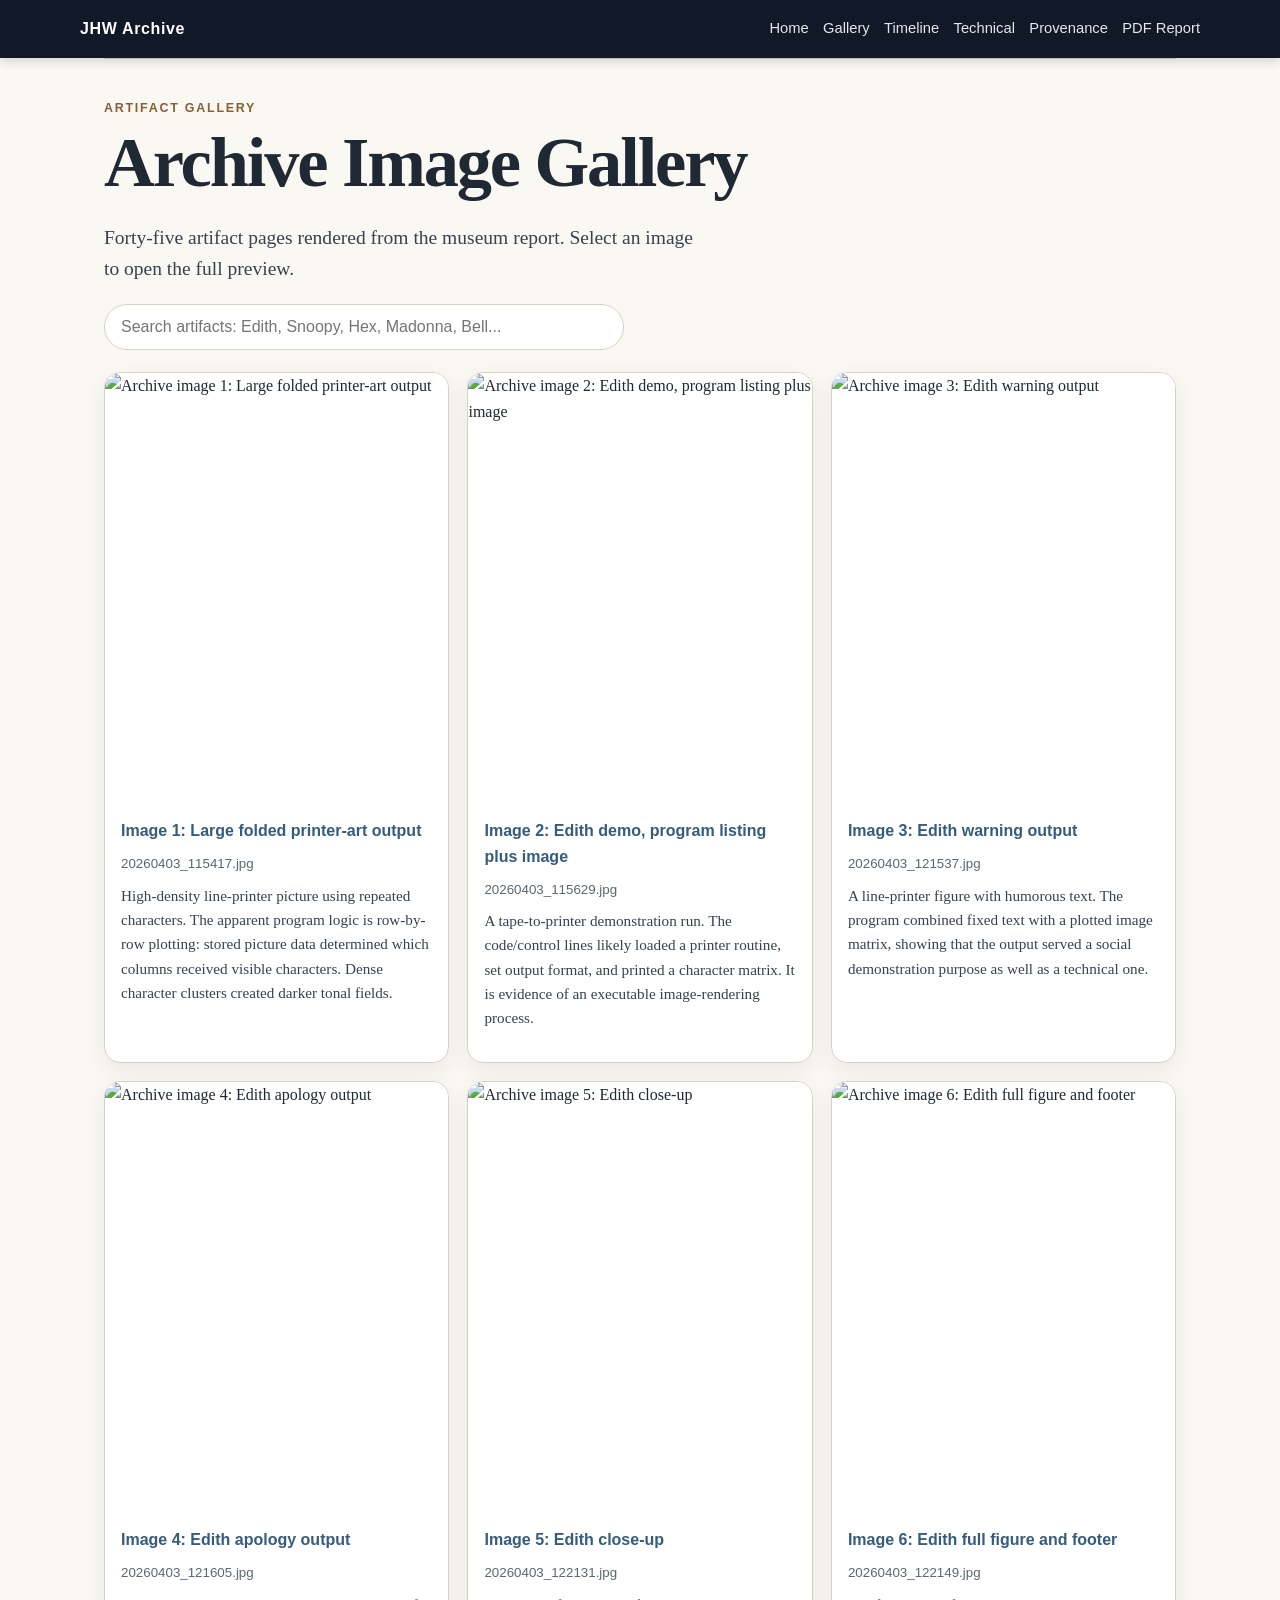
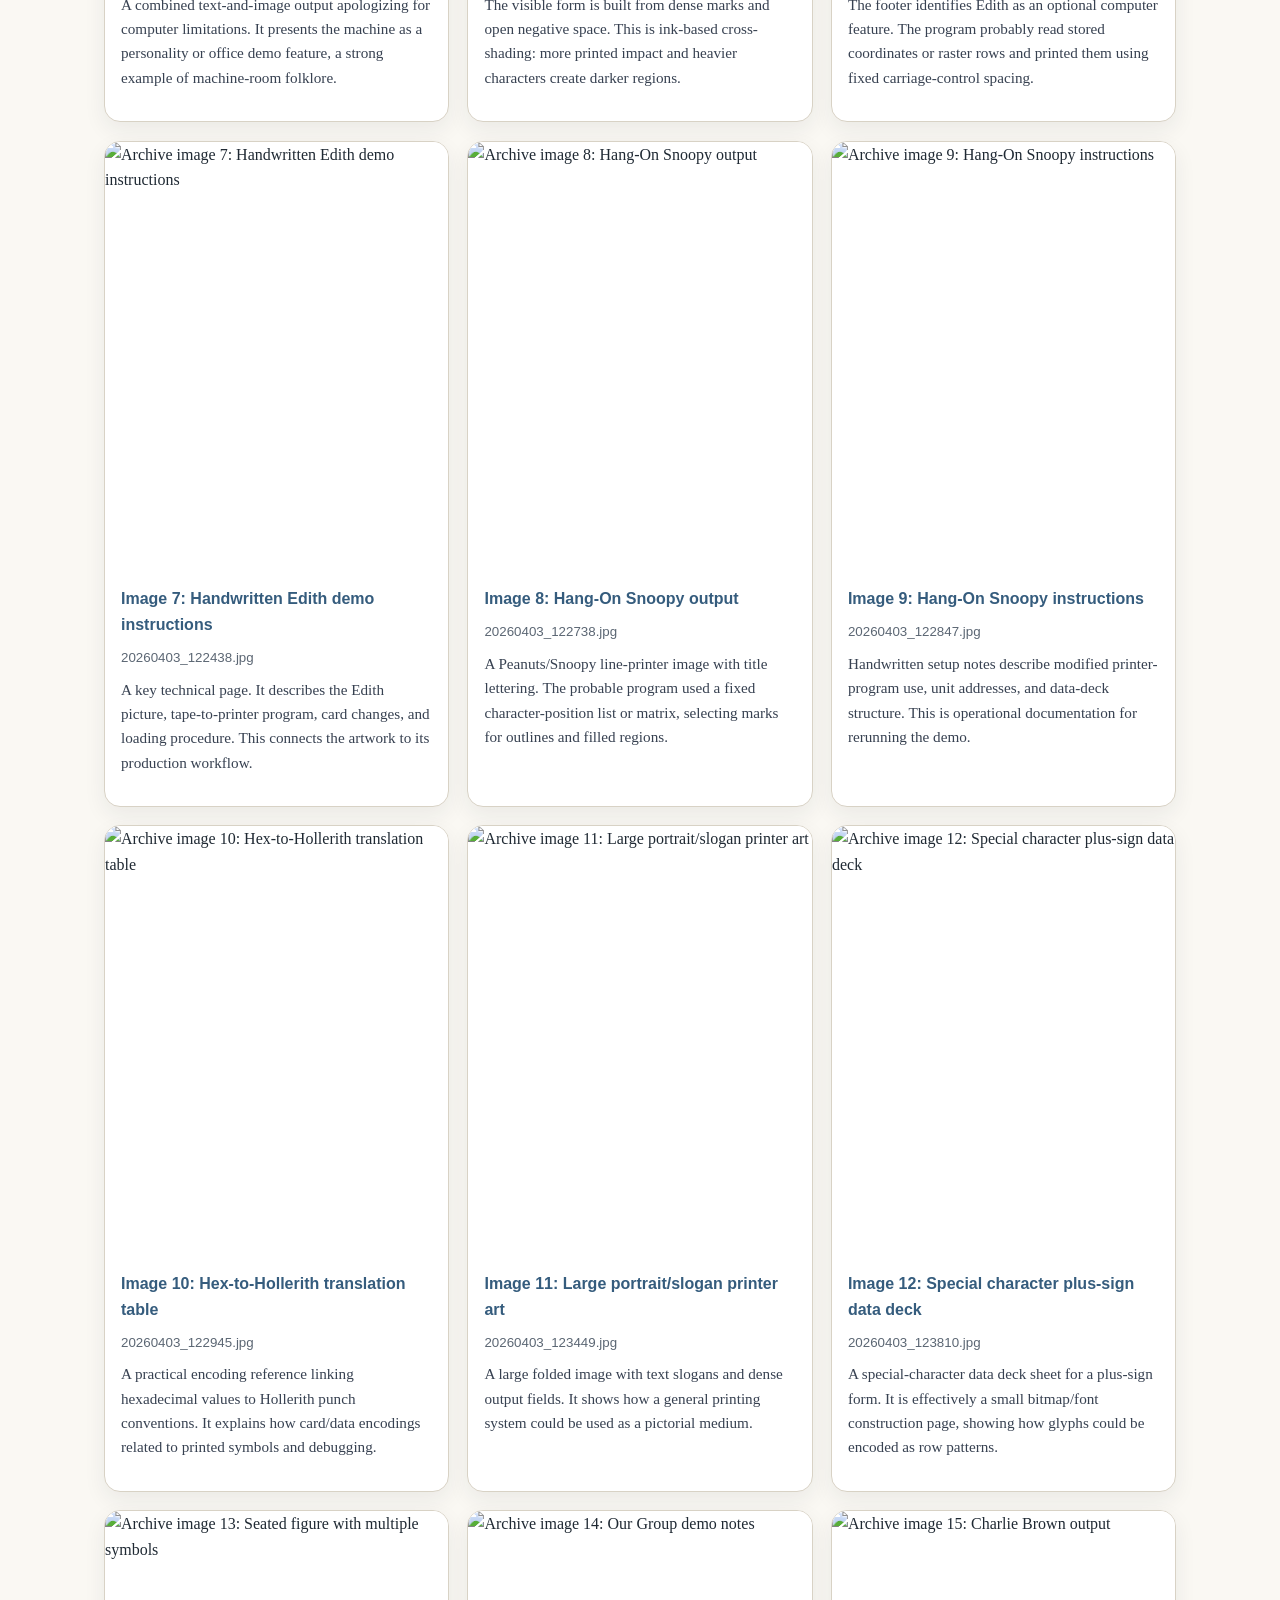
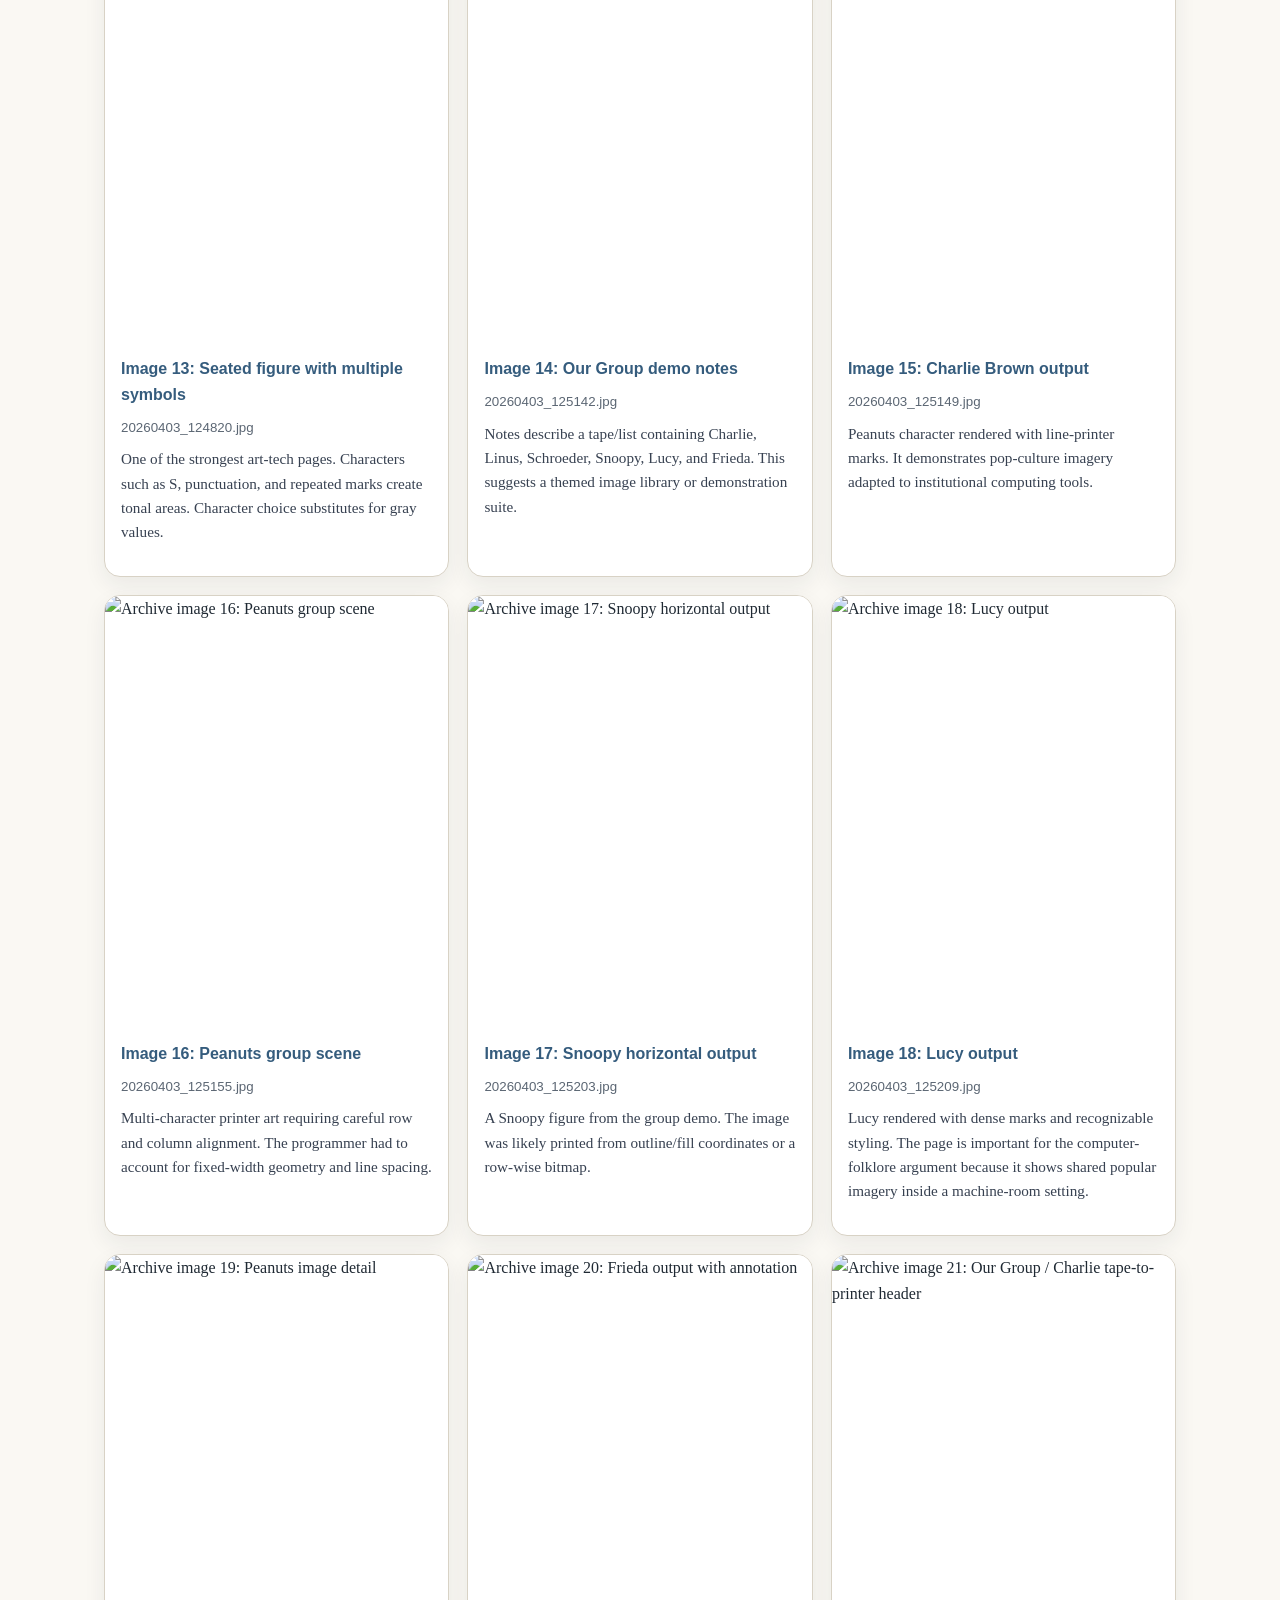
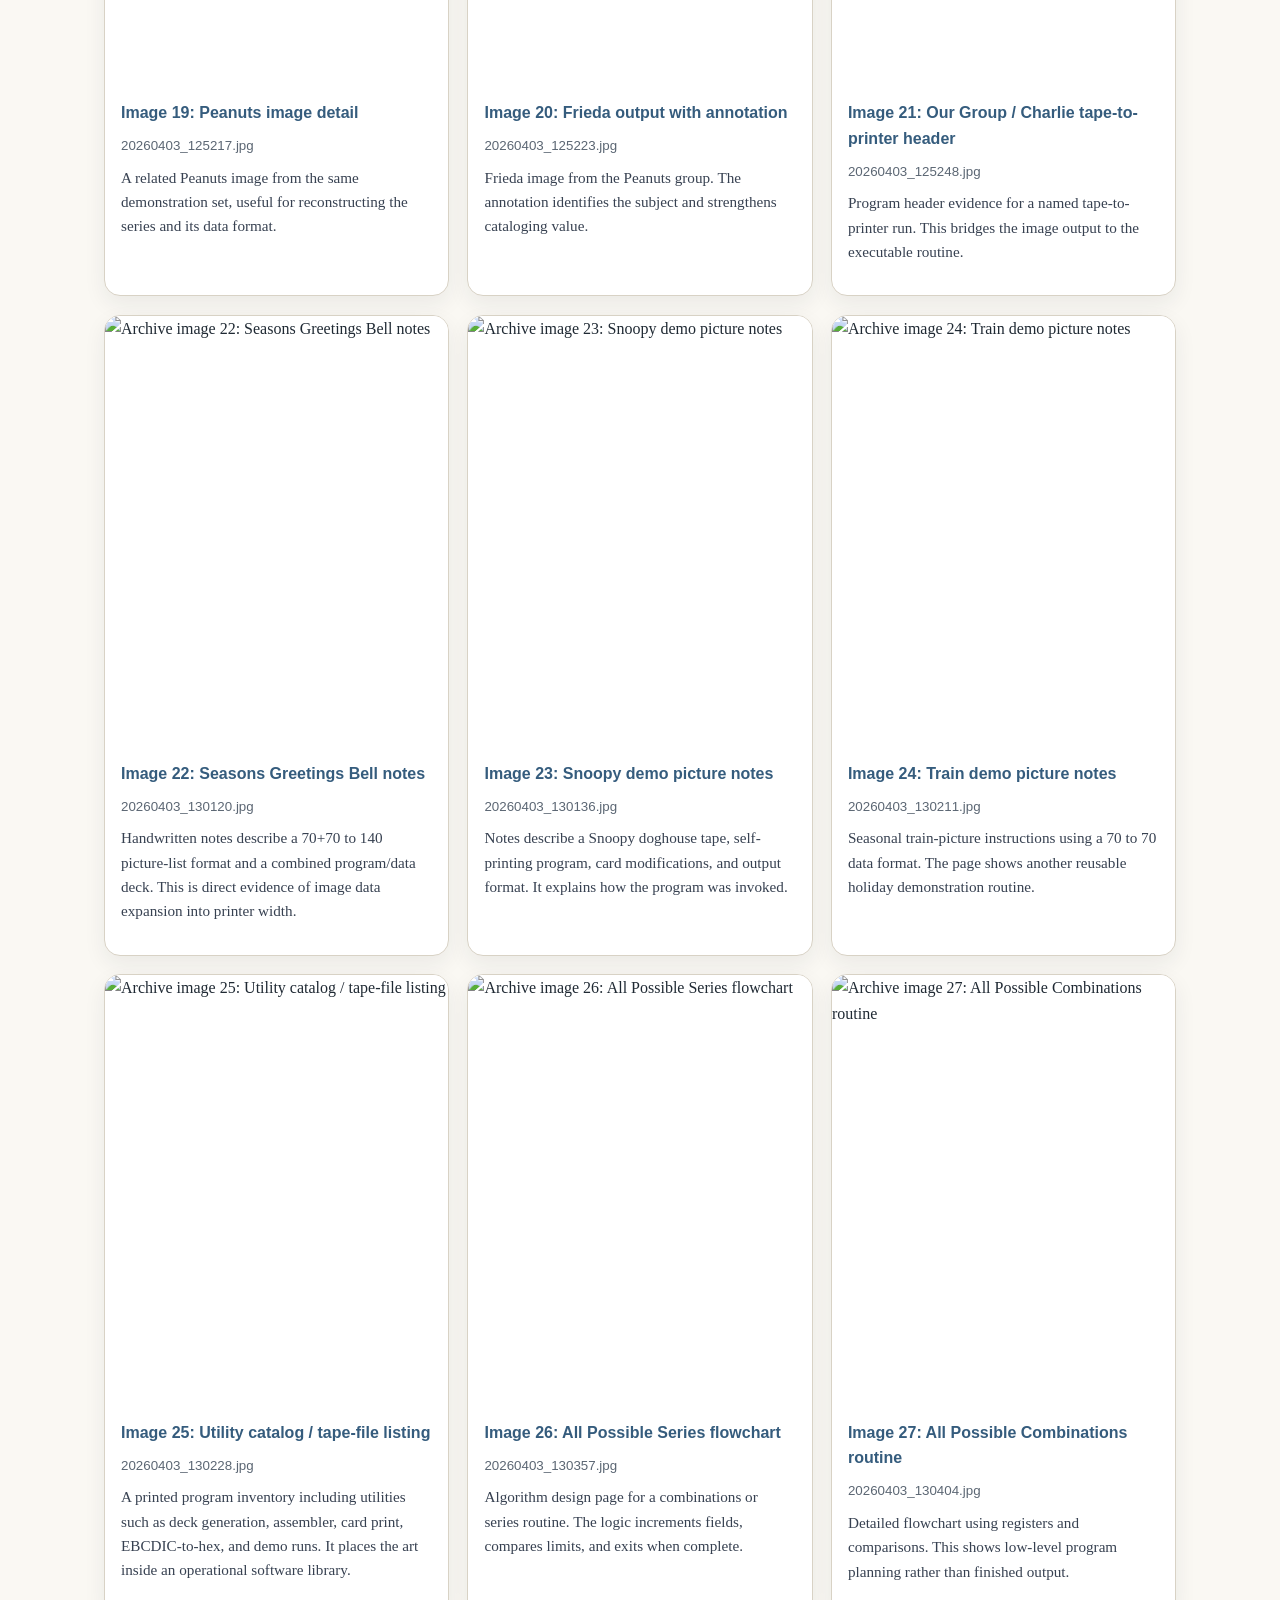
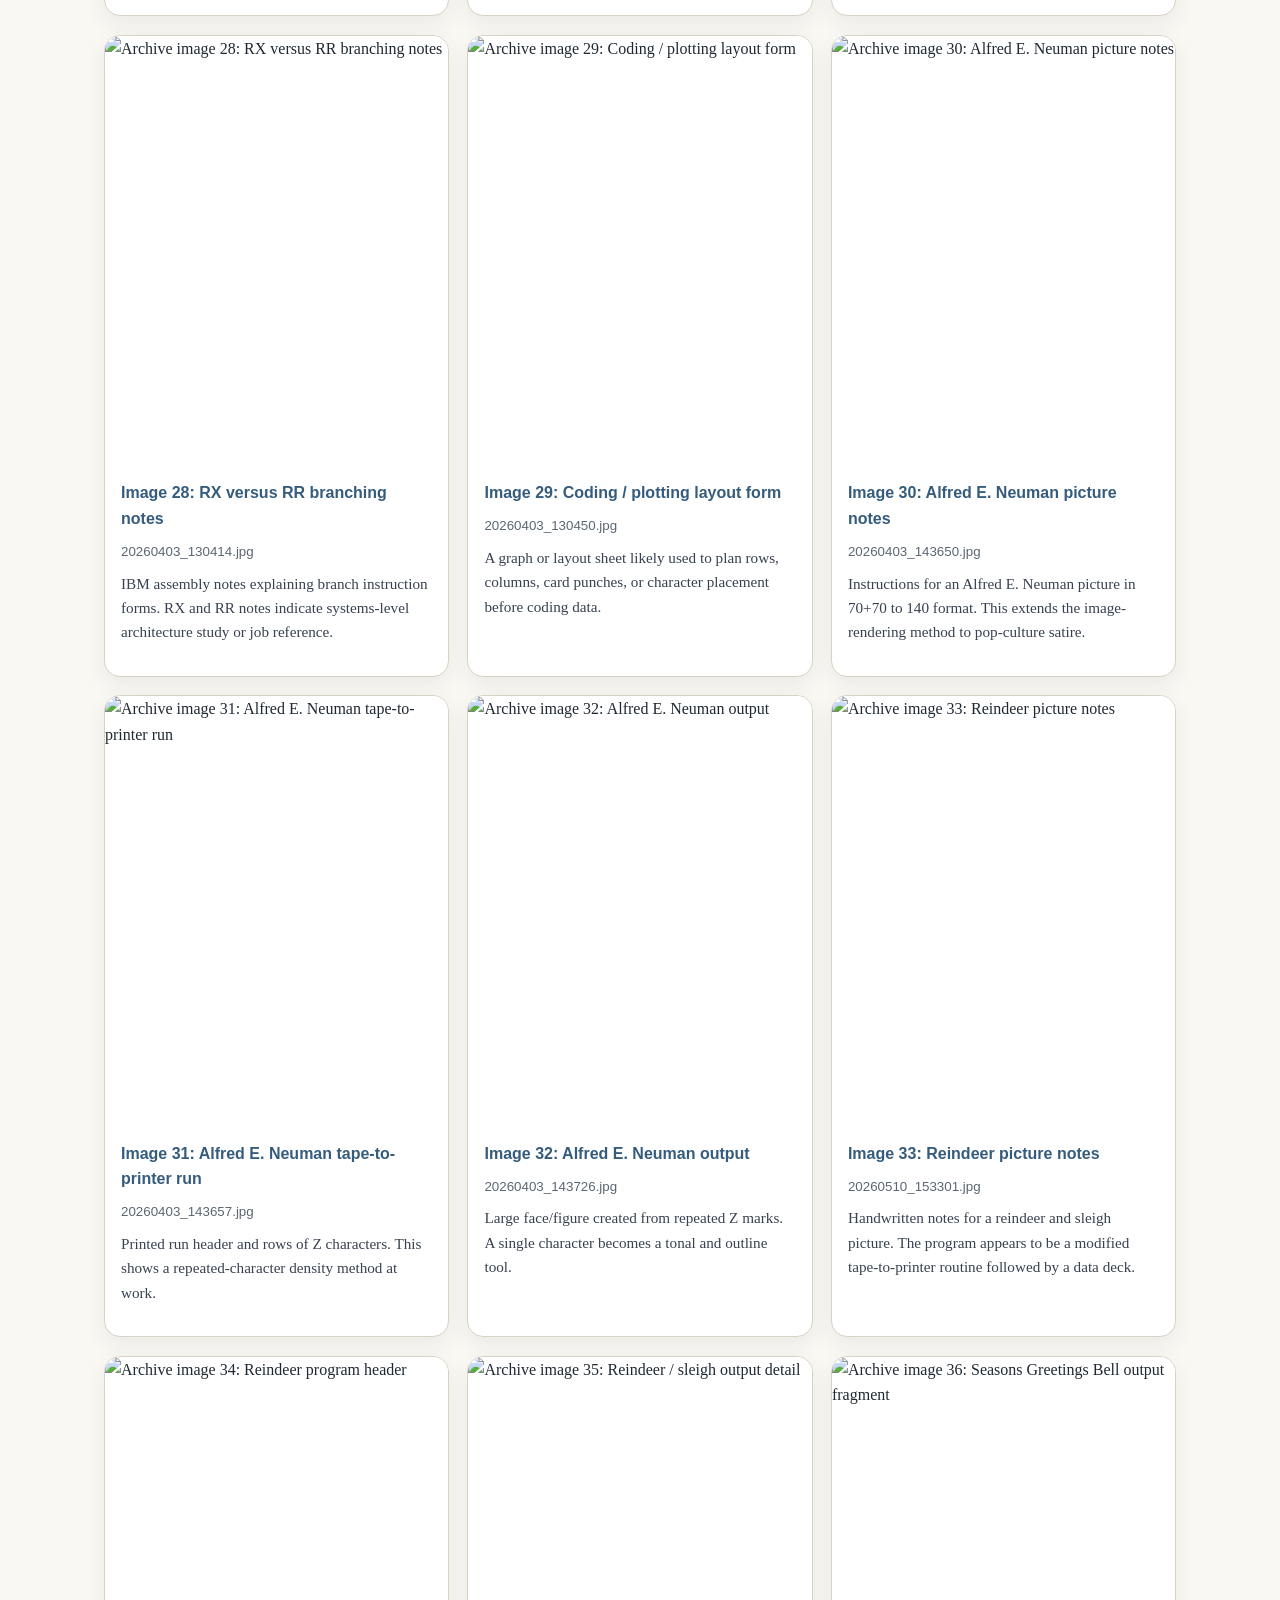
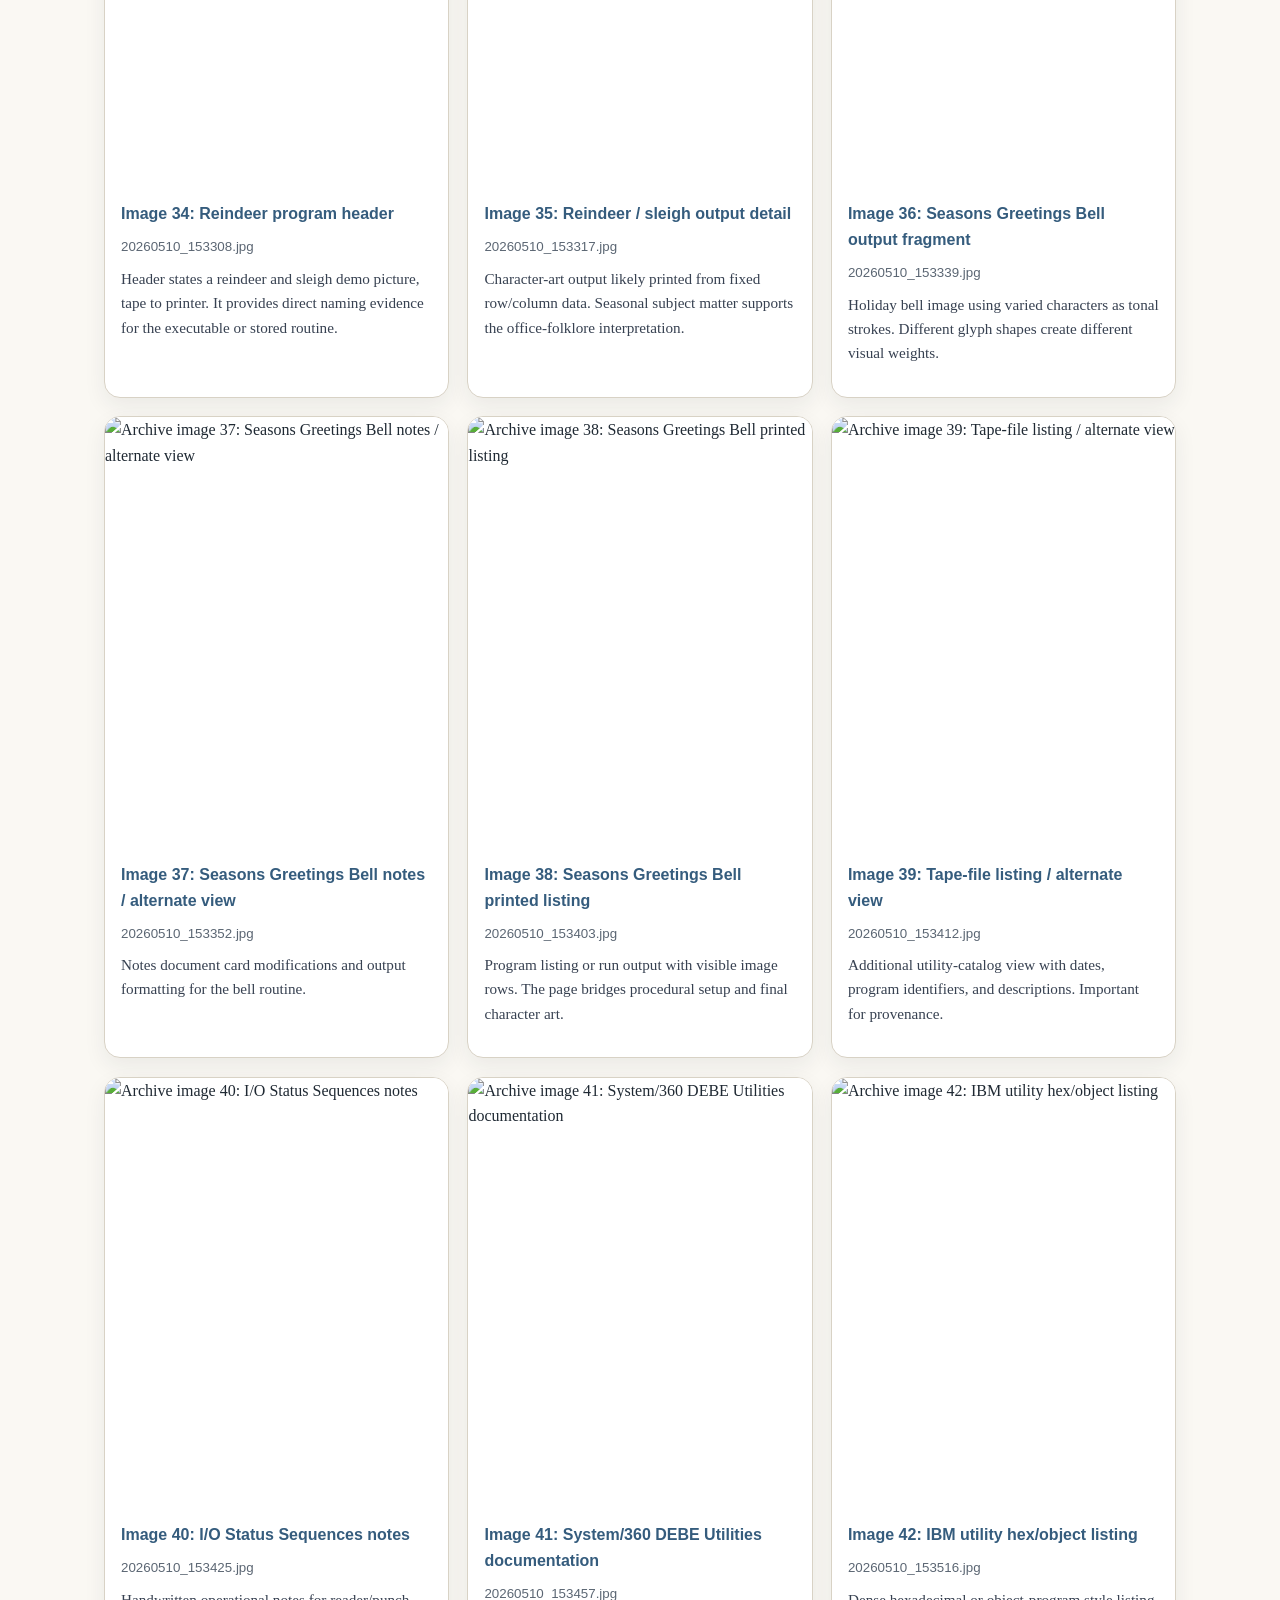
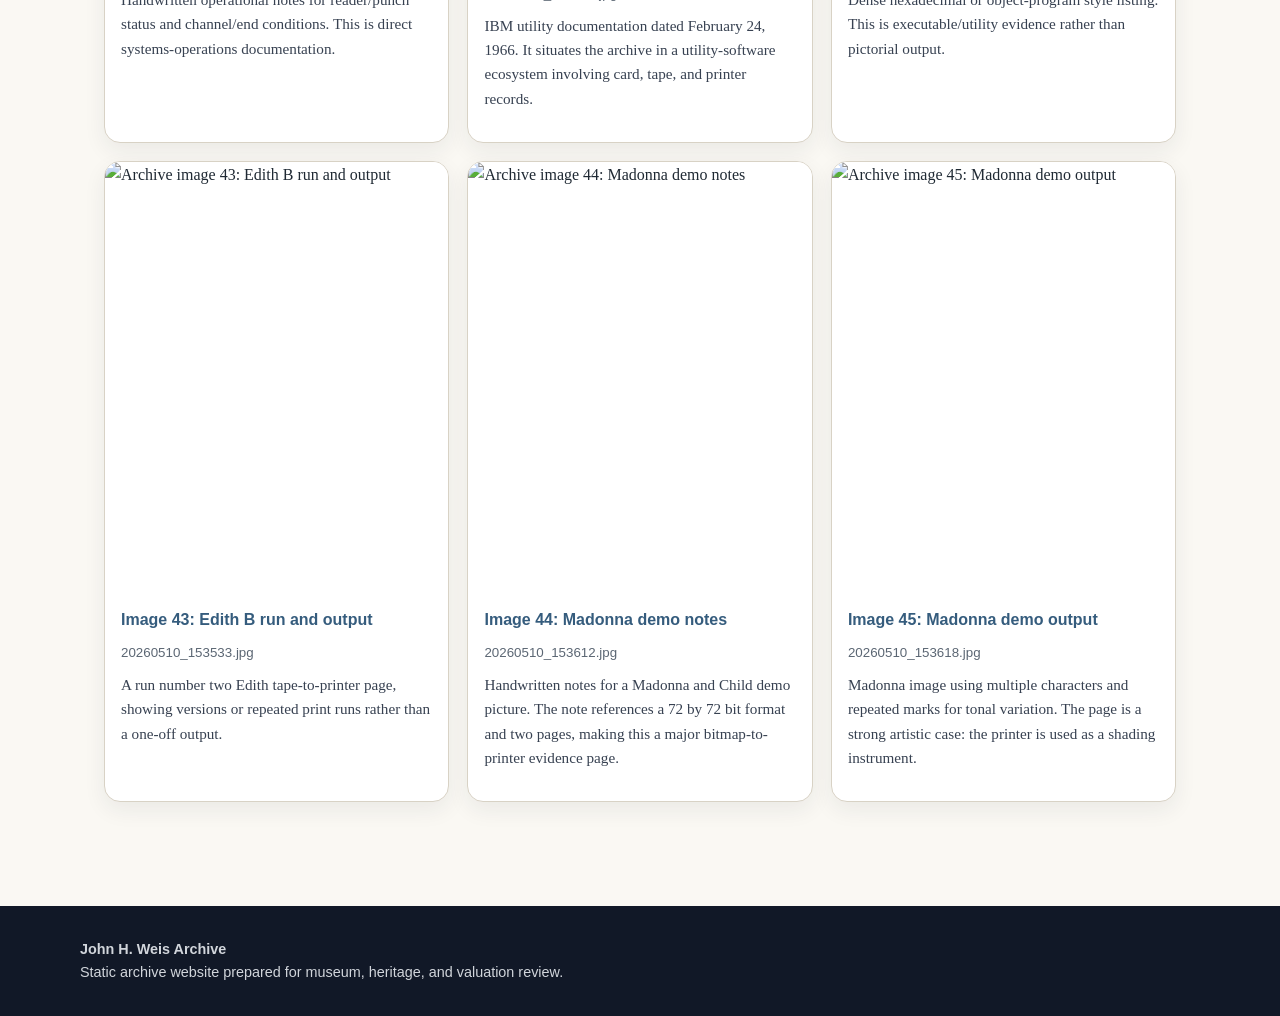
==== gallery.html @ 76b864bf "Add files via upload" ====
<!doctype html>
<html lang="en">
<head>
  <meta charset="utf-8">
  <meta name="viewport" content="width=device-width, initial-scale=1">
  <title>Gallery | John H. Weis Archive</title>
  <meta name="description" content="The John H. Weis Archive documents IBM System/360-era printer art, programming notes, provenance materials, and early computational folk-art practices.">
  <link rel="stylesheet" href="style.css">
</head>
<body>
<header class="site-header">
  <div class="nav-wrap">
    <a class="brand" href="index.html">JHW Archive</a>
    <nav aria-label="Main navigation">
      <a href="index.html">Home</a>
      <a href="gallery.html">Gallery</a>
      <a href="timeline.html">Timeline</a>
      <a href="technical.html">Technical</a>
      <a href="provenance.html">Provenance</a>
      <a href="downloads/John_H_Weis_Final_Museum_Technical_Art_Report.pdf">PDF Report</a>
    </nav>
  </div>
</header>

<main>
<section class="section">
  <div class="kicker">Artifact Gallery</div>
  <h1>Archive Image Gallery</h1>
  <p class="lead">Forty-five artifact pages rendered from the museum report. Select an image to open the full preview.</p>
  <div class="gallery-controls">
    <input id="search" type="search" placeholder="Search artifacts: Edith, Snoopy, Hex, Madonna, Bell...">
  </div>
  <div id="gallery" class="gallery"></div>
</section>
</main>
<script>
const items = [
  {
    "num": 1,
    "title": "Large folded printer-art output",
    "filename": "20260403_115417.jpg",
    "image": "assets/images/artifact-01.jpg",
    "caption": "High-density line-printer picture using repeated characters. The apparent program logic is row-by-row plotting: stored picture data determined which columns received visible characters. Dense character clusters created darker tonal fields."
  },
  {
    "num": 2,
    "title": "Edith demo, program listing plus image",
    "filename": "20260403_115629.jpg",
    "image": "assets/images/artifact-02.jpg",
    "caption": "A tape-to-printer demonstration run. The code/control lines likely loaded a printer routine, set output format, and printed a character matrix. It is evidence of an executable image-rendering process."
  },
  {
    "num": 3,
    "title": "Edith warning output",
    "filename": "20260403_121537.jpg",
    "image": "assets/images/artifact-03.jpg",
    "caption": "A line-printer figure with humorous text. The program combined fixed text with a plotted image matrix, showing that the output served a social demonstration purpose as well as a technical one."
  },
  {
    "num": 4,
    "title": "Edith apology output",
    "filename": "20260403_121605.jpg",
    "image": "assets/images/artifact-04.jpg",
    "caption": "A combined text-and-image output apologizing for computer limitations. It presents the machine as a personality or office demo feature, a strong example of machine-room folklore."
  },
  {
    "num": 5,
    "title": "Edith close-up",
    "filename": "20260403_122131.jpg",
    "image": "assets/images/artifact-05.jpg",
    "caption": "The visible form is built from dense marks and open negative space. This is ink-based cross-shading: more printed impact and heavier characters create darker regions."
  },
  {
    "num": 6,
    "title": "Edith full figure and footer",
    "filename": "20260403_122149.jpg",
    "image": "assets/images/artifact-06.jpg",
    "caption": "The footer identifies Edith as an optional computer feature. The program probably read stored coordinates or raster rows and printed them using fixed carriage-control spacing."
  },
  {
    "num": 7,
    "title": "Handwritten Edith demo instructions",
    "filename": "20260403_122438.jpg",
    "image": "assets/images/artifact-07.jpg",
    "caption": "A key technical page. It describes the Edith picture, tape-to-printer program, card changes, and loading procedure. This connects the artwork to its production workflow."
  },
  {
    "num": 8,
    "title": "Hang-On Snoopy output",
    "filename": "20260403_122738.jpg",
    "image": "assets/images/artifact-08.jpg",
    "caption": "A Peanuts/Snoopy line-printer image with title lettering. The probable program used a fixed character-position list or matrix, selecting marks for outlines and filled regions."
  },
  {
    "num": 9,
    "title": "Hang-On Snoopy instructions",
    "filename": "20260403_122847.jpg",
    "image": "assets/images/artifact-09.jpg",
    "caption": "Handwritten setup notes describe modified printer-program use, unit addresses, and data-deck structure. This is operational documentation for rerunning the demo."
  },
  {
    "num": 10,
    "title": "Hex-to-Hollerith translation table",
    "filename": "20260403_122945.jpg",
    "image": "assets/images/artifact-10.jpg",
    "caption": "A practical encoding reference linking hexadecimal values to Hollerith punch conventions. It explains how card/data encodings related to printed symbols and debugging."
  },
  {
    "num": 11,
    "title": "Large portrait/slogan printer art",
    "filename": "20260403_123449.jpg",
    "image": "assets/images/artifact-11.jpg",
    "caption": "A large folded image with text slogans and dense output fields. It shows how a general printing system could be used as a pictorial medium."
  },
  {
    "num": 12,
    "title": "Special character plus-sign data deck",
    "filename": "20260403_123810.jpg",
    "image": "assets/images/artifact-12.jpg",
    "caption": "A special-character data deck sheet for a plus-sign form. It is effectively a small bitmap/font construction page, showing how glyphs could be encoded as row patterns."
  },
  {
    "num": 13,
    "title": "Seated figure with multiple symbols",
    "filename": "20260403_124820.jpg",
    "image": "assets/images/artifact-13.jpg",
    "caption": "One of the strongest art-tech pages. Characters such as S, punctuation, and repeated marks create tonal areas. Character choice substitutes for gray values."
  },
  {
    "num": 14,
    "title": "Our Group demo notes",
    "filename": "20260403_125142.jpg",
    "image": "assets/images/artifact-14.jpg",
    "caption": "Notes describe a tape/list containing Charlie, Linus, Schroeder, Snoopy, Lucy, and Frieda. This suggests a themed image library or demonstration suite."
  },
  {
    "num": 15,
    "title": "Charlie Brown output",
    "filename": "20260403_125149.jpg",
    "image": "assets/images/artifact-15.jpg",
    "caption": "Peanuts character rendered with line-printer marks. It demonstrates pop-culture imagery adapted to institutional computing tools."
  },
  {
    "num": 16,
    "title": "Peanuts group scene",
    "filename": "20260403_125155.jpg",
    "image": "assets/images/artifact-16.jpg",
    "caption": "Multi-character printer art requiring careful row and column alignment. The programmer had to account for fixed-width geometry and line spacing."
  },
  {
    "num": 17,
    "title": "Snoopy horizontal output",
    "filename": "20260403_125203.jpg",
    "image": "assets/images/artifact-17.jpg",
    "caption": "A Snoopy figure from the group demo. The image was likely printed from outline/fill coordinates or a row-wise bitmap."
  },
  {
    "num": 18,
    "title": "Lucy output",
    "filename": "20260403_125209.jpg",
    "image": "assets/images/artifact-18.jpg",
    "caption": "Lucy rendered with dense marks and recognizable styling. The page is important for the computer-folklore argument because it shows shared popular imagery inside a machine-room setting."
  },
  {
    "num": 19,
    "title": "Peanuts image detail",
    "filename": "20260403_125217.jpg",
    "image": "assets/images/artifact-19.jpg",
    "caption": "A related Peanuts image from the same demonstration set, useful for reconstructing the series and its data format."
  },
  {
    "num": 20,
    "title": "Frieda output with annotation",
    "filename": "20260403_125223.jpg",
    "image": "assets/images/artifact-20.jpg",
    "caption": "Frieda image from the Peanuts group. The annotation identifies the subject and strengthens cataloging value."
  },
  {
    "num": 21,
    "title": "Our Group / Charlie tape-to-printer header",
    "filename": "20260403_125248.jpg",
    "image": "assets/images/artifact-21.jpg",
    "caption": "Program header evidence for a named tape-to-printer run. This bridges the image output to the executable routine."
  },
  {
    "num": 22,
    "title": "Seasons Greetings Bell notes",
    "filename": "20260403_130120.jpg",
    "image": "assets/images/artifact-22.jpg",
    "caption": "Handwritten notes describe a 70+70 to 140 picture-list format and a combined program/data deck. This is direct evidence of image data expansion into printer width."
  },
  {
    "num": 23,
    "title": "Snoopy demo picture notes",
    "filename": "20260403_130136.jpg",
    "image": "assets/images/artifact-23.jpg",
    "caption": "Notes describe a Snoopy doghouse tape, self-printing program, card modifications, and output format. It explains how the program was invoked."
  },
  {
    "num": 24,
    "title": "Train demo picture notes",
    "filename": "20260403_130211.jpg",
    "image": "assets/images/artifact-24.jpg",
    "caption": "Seasonal train-picture instructions using a 70 to 70 data format. The page shows another reusable holiday demonstration routine."
  },
  {
    "num": 25,
    "title": "Utility catalog / tape-file listing",
    "filename": "20260403_130228.jpg",
    "image": "assets/images/artifact-25.jpg",
    "caption": "A printed program inventory including utilities such as deck generation, assembler, card print, EBCDIC-to-hex, and demo runs. It places the art inside an operational software library."
  },
  {
    "num": 26,
    "title": "All Possible Series flowchart",
    "filename": "20260403_130357.jpg",
    "image": "assets/images/artifact-26.jpg",
    "caption": "Algorithm design page for a combinations or series routine. The logic increments fields, compares limits, and exits when complete."
  },
  {
    "num": 27,
    "title": "All Possible Combinations routine",
    "filename": "20260403_130404.jpg",
    "image": "assets/images/artifact-27.jpg",
    "caption": "Detailed flowchart using registers and comparisons. This shows low-level program planning rather than finished output."
  },
  {
    "num": 28,
    "title": "RX versus RR branching notes",
    "filename": "20260403_130414.jpg",
    "image": "assets/images/artifact-28.jpg",
    "caption": "IBM assembly notes explaining branch instruction forms. RX and RR notes indicate systems-level architecture study or job reference."
  },
  {
    "num": 29,
    "title": "Coding / plotting layout form",
    "filename": "20260403_130450.jpg",
    "image": "assets/images/artifact-29.jpg",
    "caption": "A graph or layout sheet likely used to plan rows, columns, card punches, or character placement before coding data."
  },
  {
    "num": 30,
    "title": "Alfred E. Neuman picture notes",
    "filename": "20260403_143650.jpg",
    "image": "assets/images/artifact-30.jpg",
    "caption": "Instructions for an Alfred E. Neuman picture in 70+70 to 140 format. This extends the image-rendering method to pop-culture satire."
  },
  {
    "num": 31,
    "title": "Alfred E. Neuman tape-to-printer run",
    "filename": "20260403_143657.jpg",
    "image": "assets/images/artifact-31.jpg",
    "caption": "Printed run header and rows of Z characters. This shows a repeated-character density method at work."
  },
  {
    "num": 32,
    "title": "Alfred E. Neuman output",
    "filename": "20260403_143726.jpg",
    "image": "assets/images/artifact-32.jpg",
    "caption": "Large face/figure created from repeated Z marks. A single character becomes a tonal and outline tool."
  },
  {
    "num": 33,
    "title": "Reindeer picture notes",
    "filename": "20260510_153301.jpg",
    "image": "assets/images/artifact-33.jpg",
    "caption": "Handwritten notes for a reindeer and sleigh picture. The program appears to be a modified tape-to-printer routine followed by a data deck."
  },
  {
    "num": 34,
    "title": "Reindeer program header",
    "filename": "20260510_153308.jpg",
    "image": "assets/images/artifact-34.jpg",
    "caption": "Header states a reindeer and sleigh demo picture, tape to printer. It provides direct naming evidence for the executable or stored routine."
  },
  {
    "num": 35,
    "title": "Reindeer / sleigh output detail",
    "filename": "20260510_153317.jpg",
    "image": "assets/images/artifact-35.jpg",
    "caption": "Character-art output likely printed from fixed row/column data. Seasonal subject matter supports the office-folklore interpretation."
  },
  {
    "num": 36,
    "title": "Seasons Greetings Bell output fragment",
    "filename": "20260510_153339.jpg",
    "image": "assets/images/artifact-36.jpg",
    "caption": "Holiday bell image using varied characters as tonal strokes. Different glyph shapes create different visual weights."
  },
  {
    "num": 37,
    "title": "Seasons Greetings Bell notes / alternate view",
    "filename": "20260510_153352.jpg",
    "image": "assets/images/artifact-37.jpg",
    "caption": "Notes document card modifications and output formatting for the bell routine."
  },
  {
    "num": 38,
    "title": "Seasons Greetings Bell printed listing",
    "filename": "20260510_153403.jpg",
    "image": "assets/images/artifact-38.jpg",
    "caption": "Program listing or run output with visible image rows. The page bridges procedural setup and final character art."
  },
  {
    "num": 39,
    "title": "Tape-file listing / alternate view",
    "filename": "20260510_153412.jpg",
    "image": "assets/images/artifact-39.jpg",
    "caption": "Additional utility-catalog view with dates, program identifiers, and descriptions. Important for provenance."
  },
  {
    "num": 40,
    "title": "I/O Status Sequences notes",
    "filename": "20260510_153425.jpg",
    "image": "assets/images/artifact-40.jpg",
    "caption": "Handwritten operational notes for reader/punch status and channel/end conditions. This is direct systems-operations documentation."
  },
  {
    "num": 41,
    "title": "System/360 DEBE Utilities documentation",
    "filename": "20260510_153457.jpg",
    "image": "assets/images/artifact-41.jpg",
    "caption": "IBM utility documentation dated February 24, 1966. It situates the archive in a utility-software ecosystem involving card, tape, and printer records."
  },
  {
    "num": 42,
    "title": "IBM utility hex/object listing",
    "filename": "20260510_153516.jpg",
    "image": "assets/images/artifact-42.jpg",
    "caption": "Dense hexadecimal or object-program style listing. This is executable/utility evidence rather than pictorial output."
  },
  {
    "num": 43,
    "title": "Edith B run and output",
    "filename": "20260510_153533.jpg",
    "image": "assets/images/artifact-43.jpg",
    "caption": "A run number two Edith tape-to-printer page, showing versions or repeated print runs rather than a one-off output."
  },
  {
    "num": 44,
    "title": "Madonna demo notes",
    "filename": "20260510_153612.jpg",
    "image": "assets/images/artifact-44.jpg",
    "caption": "Handwritten notes for a Madonna and Child demo picture. The note references a 72 by 72 bit format and two pages, making this a major bitmap-to-printer evidence page."
  },
  {
    "num": 45,
    "title": "Madonna demo output",
    "filename": "20260510_153618.jpg",
    "image": "assets/images/artifact-45.jpg",
    "caption": "Madonna image using multiple characters and repeated marks for tonal variation. The page is a strong artistic case: the printer is used as a shading instrument."
  }
];

function renderGallery(filter = "") {
  const root = document.getElementById("gallery");
  const q = filter.trim().toLowerCase();
  root.innerHTML = "";
  items.filter(item => {
    const hay = [item.title, item.filename, item.caption, String(item.num)].join(" ").toLowerCase();
    return !q || hay.includes(q);
  }).forEach(item => {
    const card = document.createElement("article");
    card.className = "artifact";
    card.innerHTML = `
      <a href="${item.image}" target="_blank" rel="noopener">
        <img src="${item.image}" alt="Archive image ${item.num}: ${item.title}">
        <div class="artifact-body">
          <div class="artifact-title">Image ${item.num}: ${item.title}</div>
          <small>${item.filename || ""}</small>
          <p class="caption">${item.caption || ""}</p>
        </div>
      </a>`;
    root.appendChild(card);
  });
}
renderGallery();
document.getElementById("search").addEventListener("input", e => renderGallery(e.target.value));
</script>

<footer>
  <div class="inner">
    <strong>John H. Weis Archive</strong><br>
    Static archive website prepared for museum, heritage, and valuation review.
  </div>
</footer>
</body>
</html>
---- style.css ----
:root {
  --ink: #1f2933;
  --muted: #5b6673;
  --paper: #faf8f3;
  --panel: #ffffff;
  --line: #d8d2c5;
  --accent: #355c7d;
  --accent2: #8b5e34;
  --soft: #eef3f7;
}

* { box-sizing: border-box; }

body {
  margin: 0;
  background: var(--paper);
  color: var(--ink);
  font-family: Georgia, "Times New Roman", serif;
  line-height: 1.6;
}

a { color: var(--accent); }

.site-header {
  background: #111827;
  color: white;
  padding: 1rem 1.5rem;
  position: sticky;
  top: 0;
  z-index: 10;
  box-shadow: 0 2px 12px rgba(0,0,0,.18);
}

.nav-wrap {
  max-width: 1120px;
  margin: 0 auto;
  display: flex;
  align-items: center;
  justify-content: space-between;
  gap: 1rem;
}

.brand {
  font-family: Arial, Helvetica, sans-serif;
  font-weight: 700;
  letter-spacing: .04em;
  text-decoration: none;
  color: #fff;
}

nav {
  display: flex;
  gap: .9rem;
  flex-wrap: wrap;
}

nav a {
  color: #e5e7eb;
  font-family: Arial, Helvetica, sans-serif;
  font-size: .92rem;
  text-decoration: none;
}

nav a:hover { color: #fff; text-decoration: underline; }

.hero {
  max-width: 1120px;
  margin: 0 auto;
  padding: 5rem 1.5rem 3.5rem;
  display: grid;
  grid-template-columns: minmax(0, 1.2fr) minmax(260px, .8fr);
  gap: 2rem;
  align-items: center;
}

.kicker {
  font-family: Arial, Helvetica, sans-serif;
  text-transform: uppercase;
  font-size: .78rem;
  letter-spacing: .14em;
  color: var(--accent2);
  font-weight: 700;
}

h1, h2, h3 {
  line-height: 1.15;
  margin: .2rem 0 1rem;
}

h1 {
  font-size: clamp(2.2rem, 6vw, 4.4rem);
  letter-spacing: -.03em;
}

h2 {
  font-size: clamp(1.7rem, 3vw, 2.5rem);
  margin-top: 2rem;
}

h3 {
  font-size: 1.25rem;
  margin-top: 1.2rem;
}

.lead {
  font-size: 1.22rem;
  color: #374151;
  max-width: 62ch;
}

.hero-card, .card {
  background: var(--panel);
  border: 1px solid var(--line);
  border-radius: 18px;
  padding: 1.35rem;
  box-shadow: 0 10px 30px rgba(31,41,51,.08);
}

.hero-card strong {
  display: block;
  font-family: Arial, Helvetica, sans-serif;
  color: var(--accent);
  margin-bottom: .4rem;
}

.btn-row {
  margin-top: 1.5rem;
  display: flex;
  flex-wrap: wrap;
  gap: .8rem;
}

.btn {
  font-family: Arial, Helvetica, sans-serif;
  display: inline-block;
  background: var(--accent);
  color: white;
  padding: .78rem 1rem;
  border-radius: 999px;
  text-decoration: none;
  font-weight: 700;
  border: 1px solid var(--accent);
}

.btn.secondary {
  background: transparent;
  color: var(--accent);
}

main {
  max-width: 1120px;
  margin: 0 auto;
  padding: 0 1.5rem 4rem;
}

.section {
  padding: 2.5rem 0;
  border-top: 1px solid var(--line);
}

.grid {
  display: grid;
  grid-template-columns: repeat(3, 1fr);
  gap: 1rem;
  margin-top: 1.2rem;
}

.two-col {
  display: grid;
  grid-template-columns: 1fr 1fr;
  gap: 1.4rem;
}

.timeline {
  list-style: none;
  padding: 0;
  margin: 1rem 0 0;
  border-left: 3px solid var(--accent);
}

.timeline li {
  padding: .2rem 0 1.2rem 1rem;
  position: relative;
}

.timeline li::before {
  content: "";
  position: absolute;
  left: -8px;
  top: .55rem;
  width: 13px;
  height: 13px;
  background: var(--paper);
  border: 3px solid var(--accent);
  border-radius: 50%;
}

.timeline time {
  font-family: Arial, Helvetica, sans-serif;
  font-weight: 700;
  color: var(--accent2);
}

.gallery-controls {
  display: flex;
  gap: .8rem;
  flex-wrap: wrap;
  margin: 1rem 0 1.4rem;
}

input[type="search"] {
  width: min(100%, 520px);
  padding: .8rem 1rem;
  border: 1px solid var(--line);
  border-radius: 999px;
  font-size: 1rem;
}

.gallery {
  display: grid;
  grid-template-columns: repeat(3, 1fr);
  gap: 1.15rem;
}

.artifact {
  background: var(--panel);
  border: 1px solid var(--line);
  border-radius: 16px;
  overflow: hidden;
  box-shadow: 0 8px 22px rgba(31,41,51,.07);
}

.artifact a {
  color: inherit;
  text-decoration: none;
}

.artifact img {
  width: 100%;
  display: block;
  aspect-ratio: 4 / 5;
  object-fit: cover;
  background: #fff;
}

.artifact-body {
  padding: 1rem;
}

.artifact-title {
  font-family: Arial, Helvetica, sans-serif;
  font-weight: 700;
  color: var(--accent);
  margin-bottom: .4rem;
}

.artifact small {
  color: var(--muted);
  font-family: Arial, Helvetica, sans-serif;
}

.caption {
  font-size: .95rem;
  color: #374151;
  margin-top: .5rem;
}

.notice {
  background: var(--soft);
  border-left: 5px solid var(--accent);
  padding: 1rem 1.2rem;
  border-radius: 10px;
}

footer {
  background: #111827;
  color: #d1d5db;
  padding: 2rem 1.5rem;
  font-family: Arial, Helvetica, sans-serif;
  font-size: .9rem;
}

footer .inner {
  max-width: 1120px;
  margin: 0 auto;
}

@media (max-width: 850px) {
  .hero, .two-col { grid-template-columns: 1fr; }
  .grid, .gallery { grid-template-columns: 1fr 1fr; }
}

@media (max-width: 560px) {
  .nav-wrap { align-items: flex-start; flex-direction: column; }
  .grid, .gallery { grid-template-columns: 1fr; }
  .hero { padding-top: 3rem; }
}
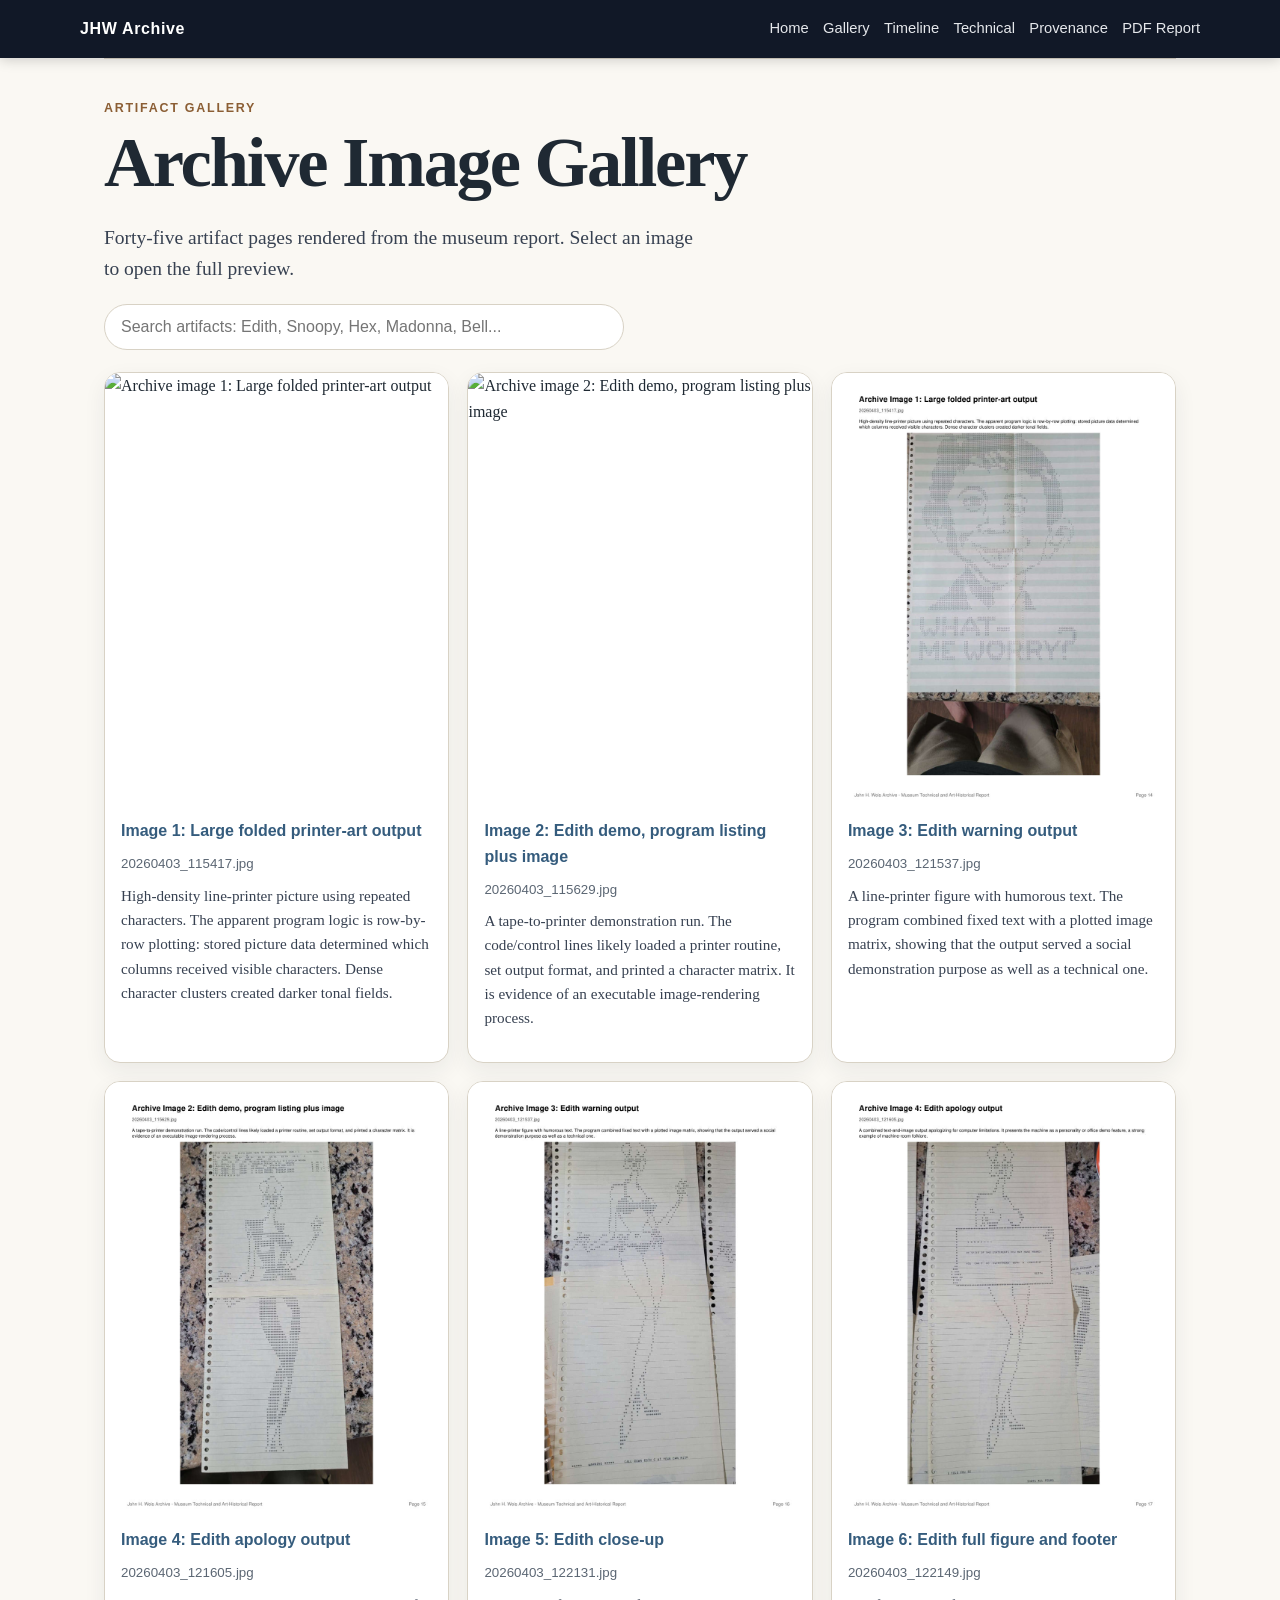
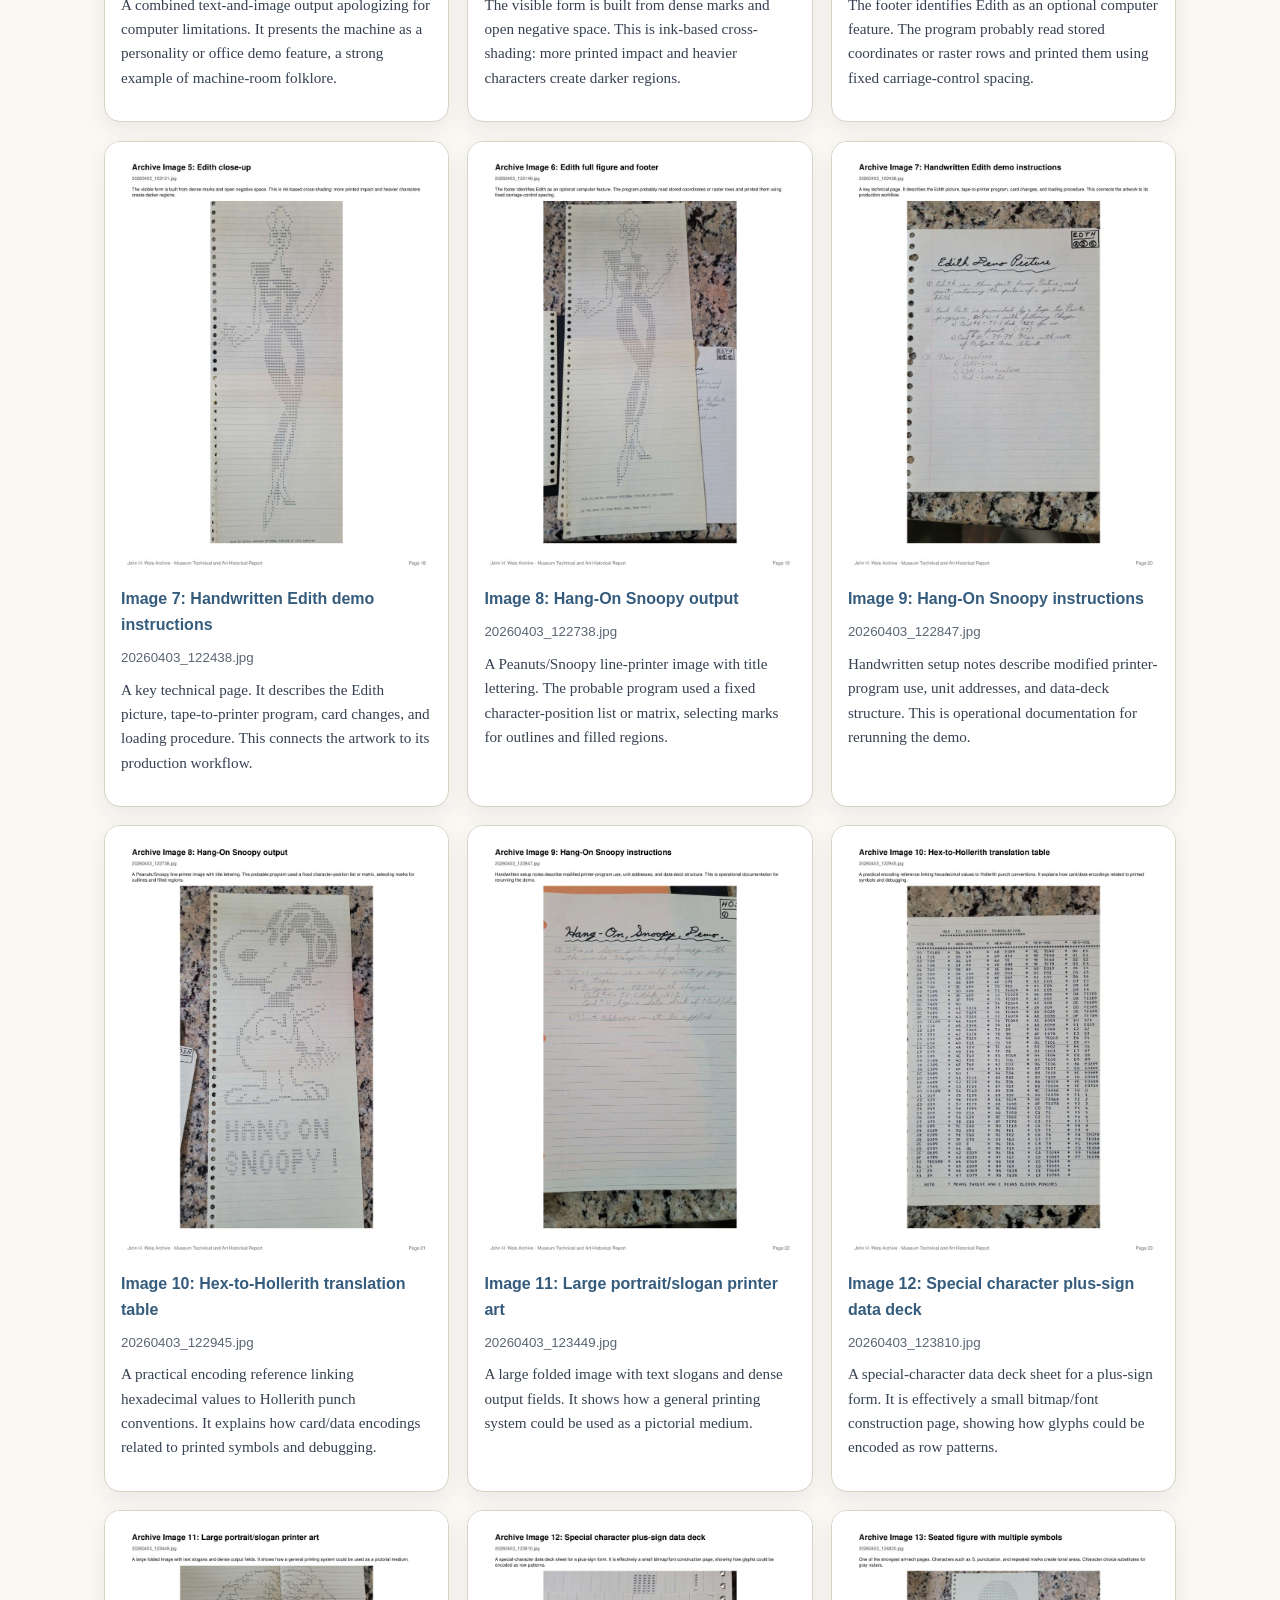
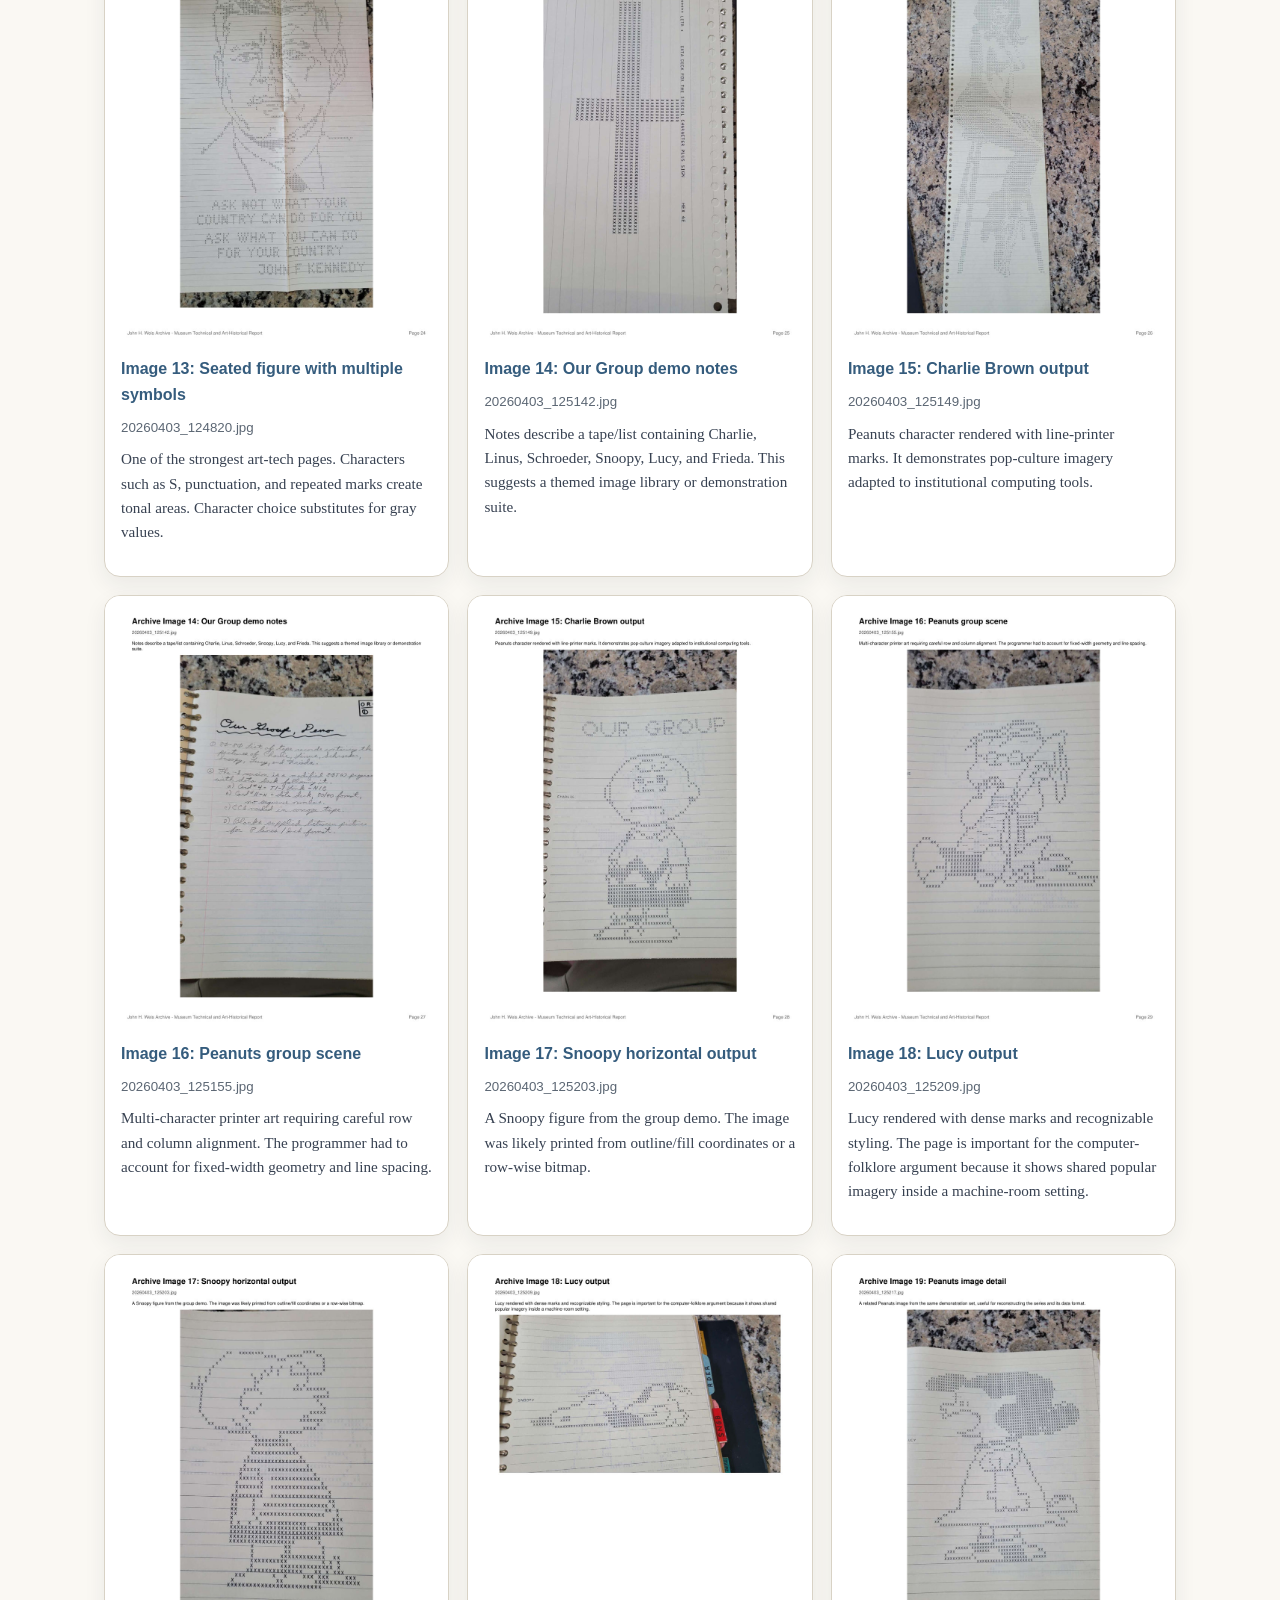
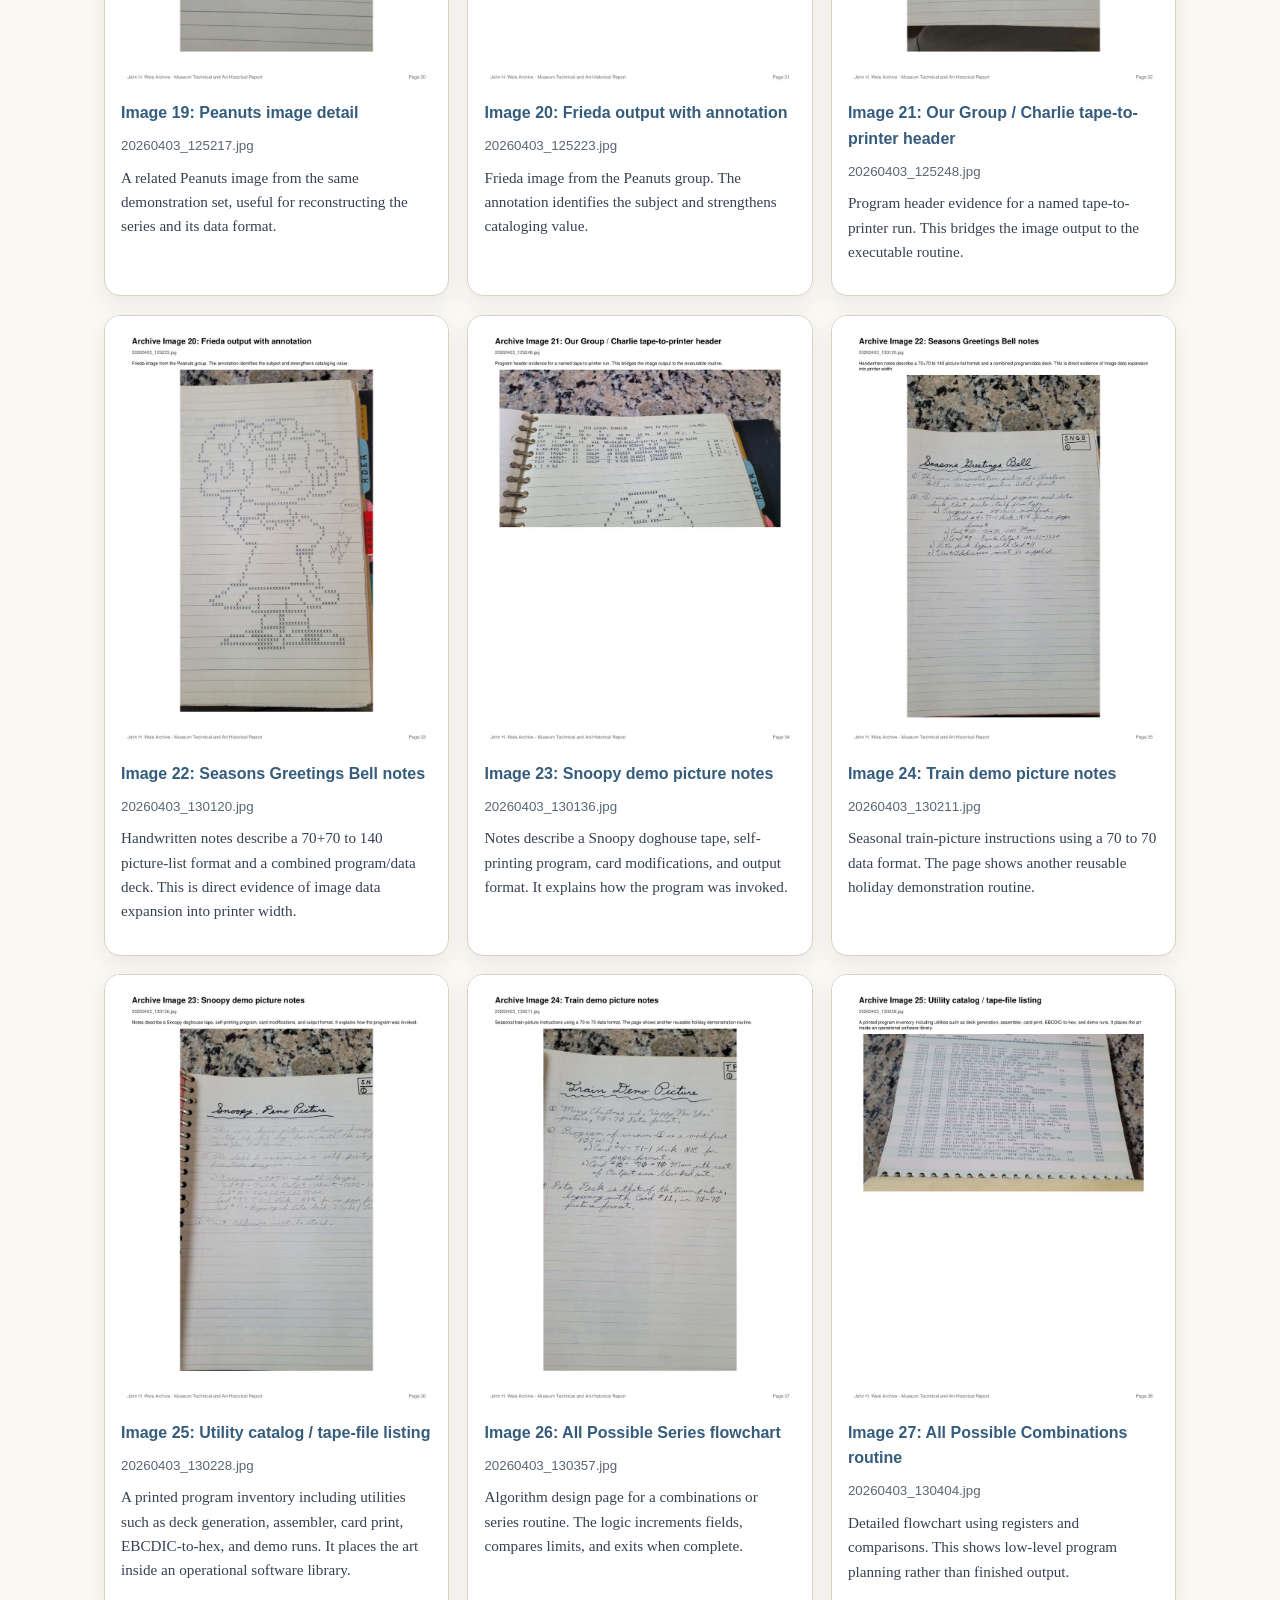
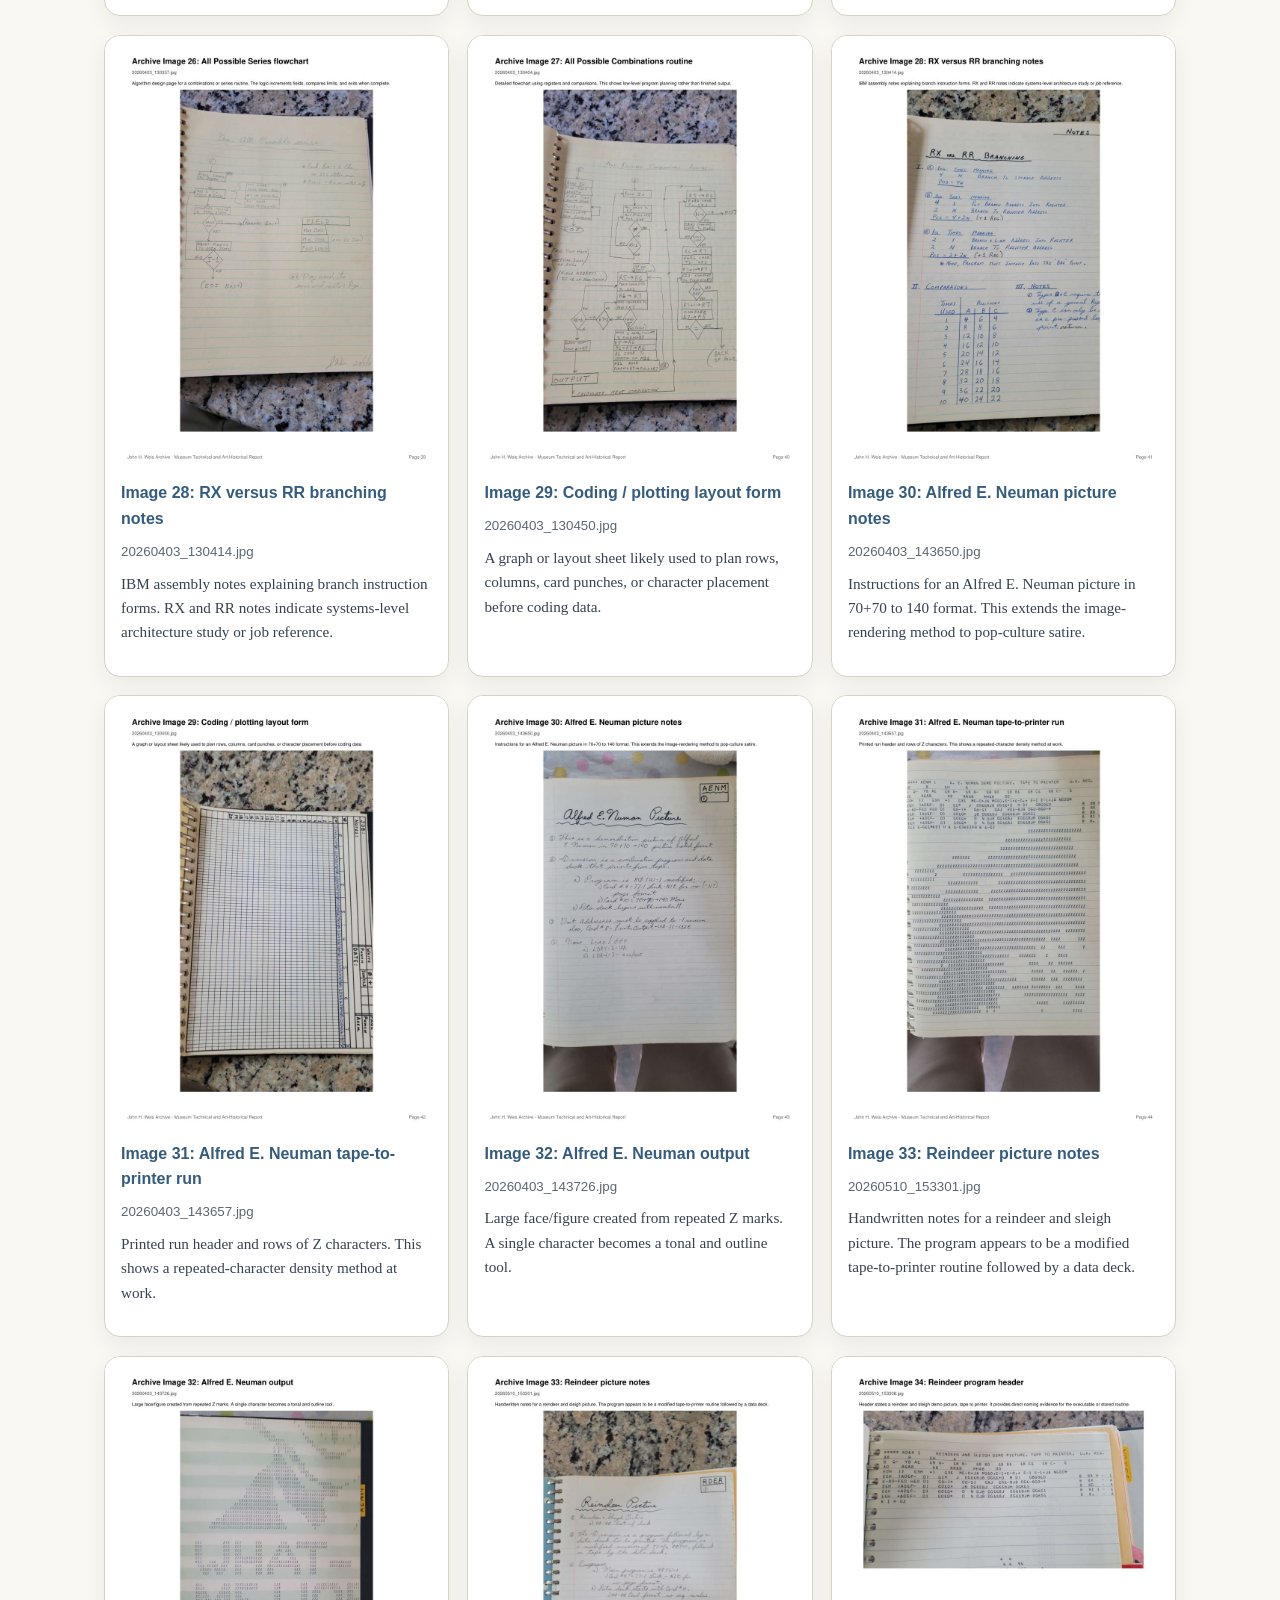
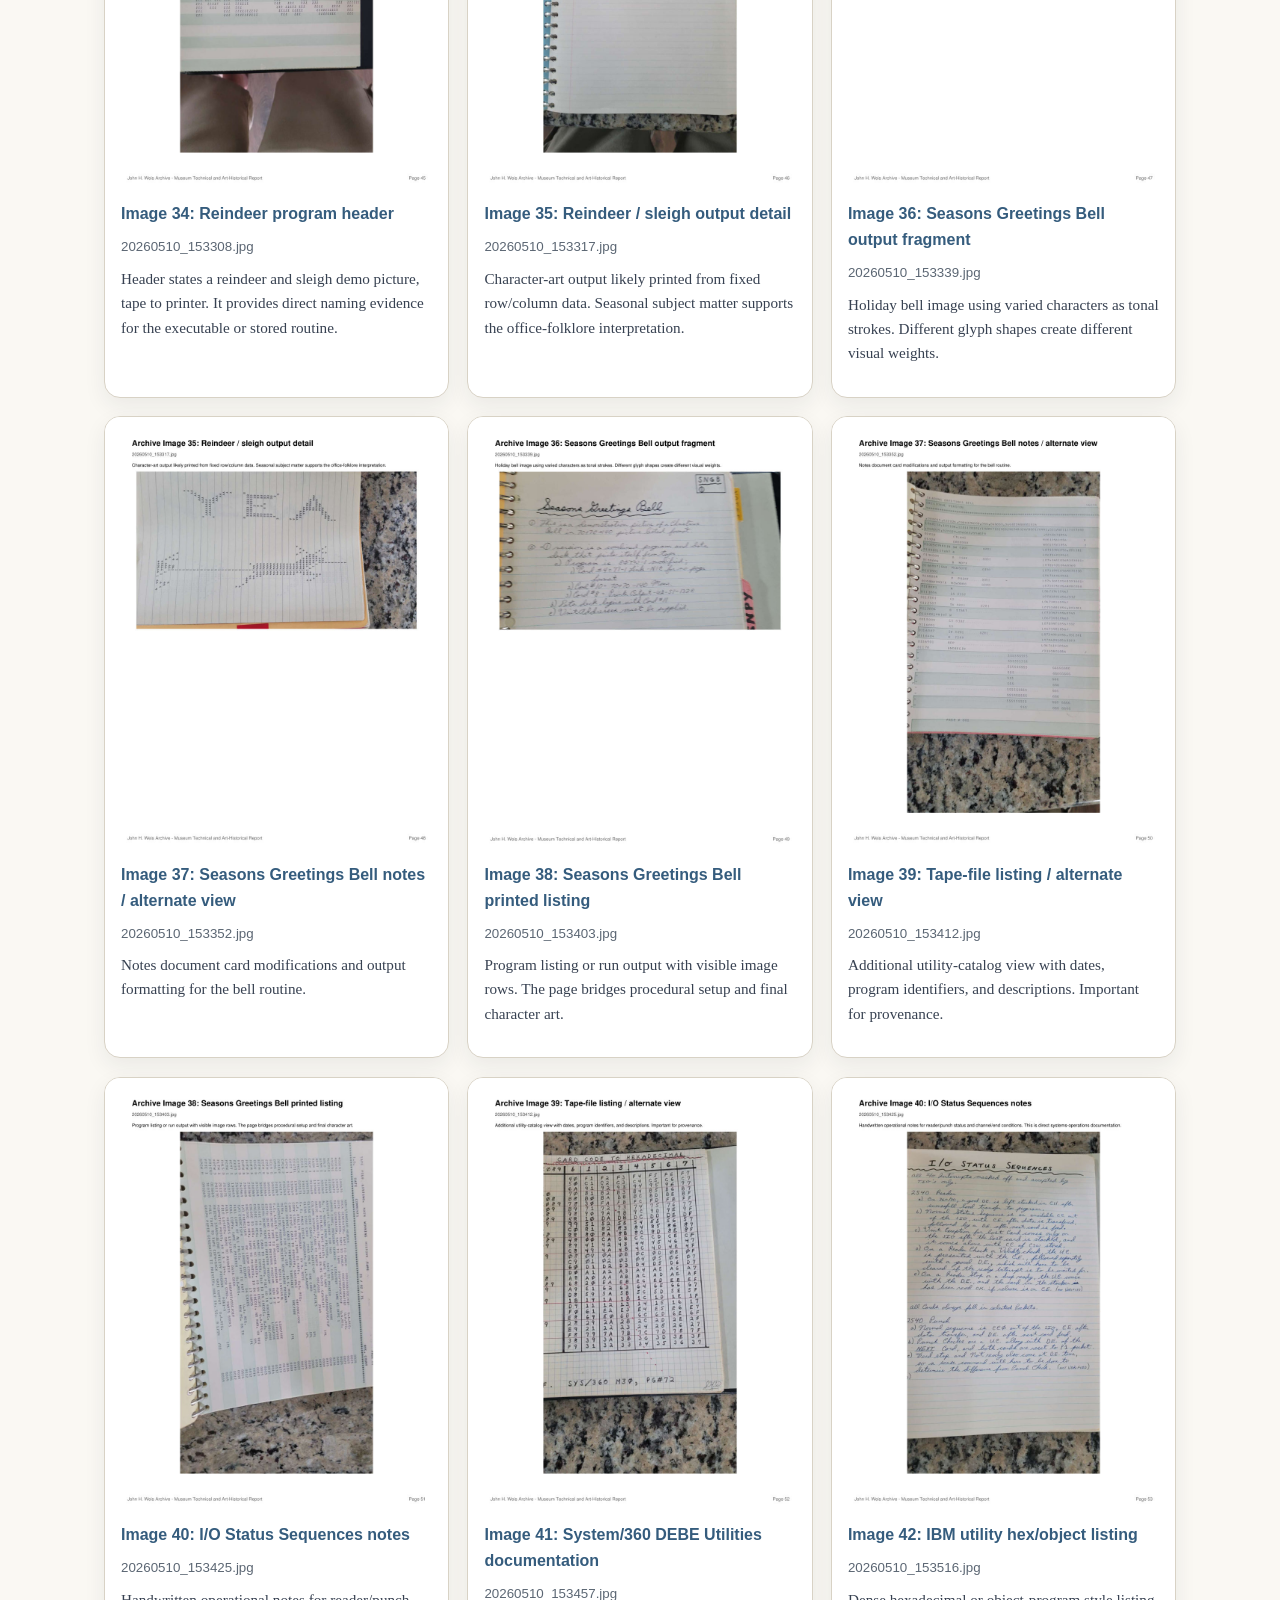
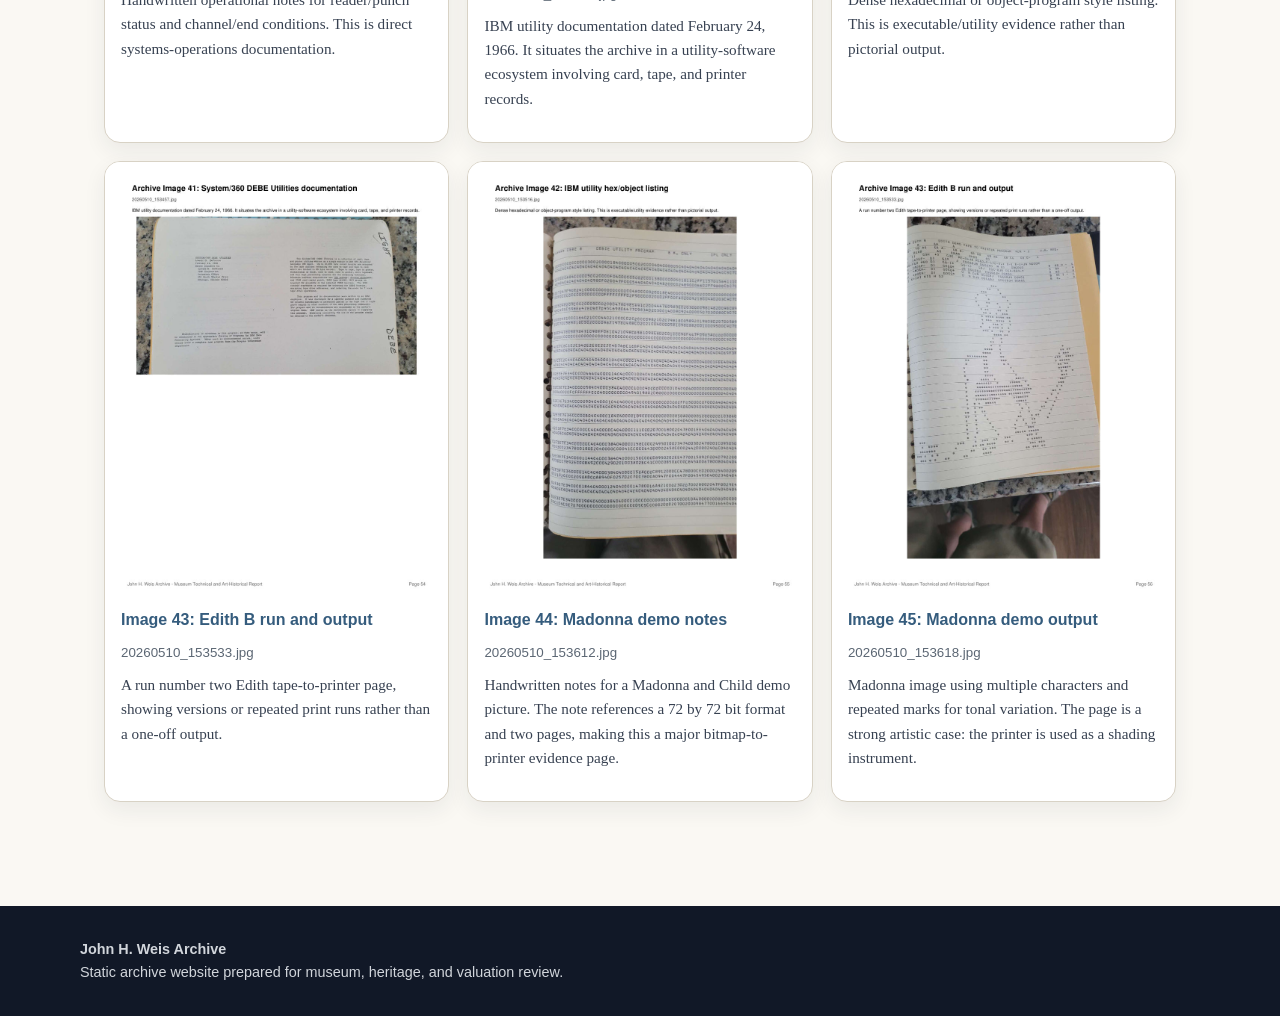
==== commit 6929f9af: "Update gallery.html" ====
--- a/gallery.html
+++ b/gallery.html
@@ -39,315 +39,315 @@
     "num": 1,
     "title": "Large folded printer-art output",
     "filename": "20260403_115417.jpg",
-    "image": "assets/images/artifact-01.jpg",
+    "image": "./artifact-01.jpg",
     "caption": "High-density line-printer picture using repeated characters. The apparent program logic is row-by-row plotting: stored picture data determined which columns received visible characters. Dense character clusters created darker tonal fields."
   },
   {
     "num": 2,
     "title": "Edith demo, program listing plus image",
     "filename": "20260403_115629.jpg",
-    "image": "assets/images/artifact-02.jpg",
+    "image": "./artifact-02.jpg",
     "caption": "A tape-to-printer demonstration run. The code/control lines likely loaded a printer routine, set output format, and printed a character matrix. It is evidence of an executable image-rendering process."
   },
   {
     "num": 3,
     "title": "Edith warning output",
     "filename": "20260403_121537.jpg",
-    "image": "assets/images/artifact-03.jpg",
+    "image": "./artifact-03.jpg",
     "caption": "A line-printer figure with humorous text. The program combined fixed text with a plotted image matrix, showing that the output served a social demonstration purpose as well as a technical one."
   },
   {
     "num": 4,
     "title": "Edith apology output",
     "filename": "20260403_121605.jpg",
-    "image": "assets/images/artifact-04.jpg",
+    "image": "./artifact-04.jpg",
     "caption": "A combined text-and-image output apologizing for computer limitations. It presents the machine as a personality or office demo feature, a strong example of machine-room folklore."
   },
   {
     "num": 5,
     "title": "Edith close-up",
     "filename": "20260403_122131.jpg",
-    "image": "assets/images/artifact-05.jpg",
+    "image": "./artifact-05.jpg",
     "caption": "The visible form is built from dense marks and open negative space. This is ink-based cross-shading: more printed impact and heavier characters create darker regions."
   },
   {
     "num": 6,
     "title": "Edith full figure and footer",
     "filename": "20260403_122149.jpg",
-    "image": "assets/images/artifact-06.jpg",
+    "image": "./artifact-06.jpg",
     "caption": "The footer identifies Edith as an optional computer feature. The program probably read stored coordinates or raster rows and printed them using fixed carriage-control spacing."
   },
   {
     "num": 7,
     "title": "Handwritten Edith demo instructions",
     "filename": "20260403_122438.jpg",
-    "image": "assets/images/artifact-07.jpg",
+    "image": "./artifact-07.jpg",
     "caption": "A key technical page. It describes the Edith picture, tape-to-printer program, card changes, and loading procedure. This connects the artwork to its production workflow."
   },
   {
     "num": 8,
     "title": "Hang-On Snoopy output",
     "filename": "20260403_122738.jpg",
-    "image": "assets/images/artifact-08.jpg",
+    "image": "./artifact-08.jpg",
     "caption": "A Peanuts/Snoopy line-printer image with title lettering. The probable program used a fixed character-position list or matrix, selecting marks for outlines and filled regions."
   },
   {
     "num": 9,
     "title": "Hang-On Snoopy instructions",
     "filename": "20260403_122847.jpg",
-    "image": "assets/images/artifact-09.jpg",
+    "image": "./artifact-09.jpg",
     "caption": "Handwritten setup notes describe modified printer-program use, unit addresses, and data-deck structure. This is operational documentation for rerunning the demo."
   },
   {
     "num": 10,
     "title": "Hex-to-Hollerith translation table",
     "filename": "20260403_122945.jpg",
-    "image": "assets/images/artifact-10.jpg",
+    "image": "./artifact-10.jpg",
     "caption": "A practical encoding reference linking hexadecimal values to Hollerith punch conventions. It explains how card/data encodings related to printed symbols and debugging."
   },
   {
     "num": 11,
     "title": "Large portrait/slogan printer art",
     "filename": "20260403_123449.jpg",
-    "image": "assets/images/artifact-11.jpg",
+    "image": "./artifact-11.jpg",
     "caption": "A large folded image with text slogans and dense output fields. It shows how a general printing system could be used as a pictorial medium."
   },
   {
     "num": 12,
     "title": "Special character plus-sign data deck",
     "filename": "20260403_123810.jpg",
-    "image": "assets/images/artifact-12.jpg",
+    "image": "./artifact-12.jpg",
     "caption": "A special-character data deck sheet for a plus-sign form. It is effectively a small bitmap/font construction page, showing how glyphs could be encoded as row patterns."
   },
   {
     "num": 13,
     "title": "Seated figure with multiple symbols",
     "filename": "20260403_124820.jpg",
-    "image": "assets/images/artifact-13.jpg",
+    "image": "./artifact-13.jpg",
     "caption": "One of the strongest art-tech pages. Characters such as S, punctuation, and repeated marks create tonal areas. Character choice substitutes for gray values."
   },
   {
     "num": 14,
     "title": "Our Group demo notes",
     "filename": "20260403_125142.jpg",
-    "image": "assets/images/artifact-14.jpg",
+    "image": "./artifact-14.jpg",
     "caption": "Notes describe a tape/list containing Charlie, Linus, Schroeder, Snoopy, Lucy, and Frieda. This suggests a themed image library or demonstration suite."
   },
   {
     "num": 15,
     "title": "Charlie Brown output",
     "filename": "20260403_125149.jpg",
-    "image": "assets/images/artifact-15.jpg",
+    "image": "./artifact-15.jpg",
     "caption": "Peanuts character rendered with line-printer marks. It demonstrates pop-culture imagery adapted to institutional computing tools."
   },
   {
     "num": 16,
     "title": "Peanuts group scene",
     "filename": "20260403_125155.jpg",
-    "image": "assets/images/artifact-16.jpg",
+    "image": "./artifact-16.jpg",
     "caption": "Multi-character printer art requiring careful row and column alignment. The programmer had to account for fixed-width geometry and line spacing."
   },
   {
     "num": 17,
     "title": "Snoopy horizontal output",
     "filename": "20260403_125203.jpg",
-    "image": "assets/images/artifact-17.jpg",
+    "image": "./artifact-17.jpg",
     "caption": "A Snoopy figure from the group demo. The image was likely printed from outline/fill coordinates or a row-wise bitmap."
   },
   {
     "num": 18,
     "title": "Lucy output",
     "filename": "20260403_125209.jpg",
-    "image": "assets/images/artifact-18.jpg",
+    "image": "./artifact-18.jpg",
     "caption": "Lucy rendered with dense marks and recognizable styling. The page is important for the computer-folklore argument because it shows shared popular imagery inside a machine-room setting."
   },
   {
     "num": 19,
     "title": "Peanuts image detail",
     "filename": "20260403_125217.jpg",
-    "image": "assets/images/artifact-19.jpg",
+    "image": "./artifact-19.jpg",
     "caption": "A related Peanuts image from the same demonstration set, useful for reconstructing the series and its data format."
   },
   {
     "num": 20,
     "title": "Frieda output with annotation",
     "filename": "20260403_125223.jpg",
-    "image": "assets/images/artifact-20.jpg",
+    "image": "./artifact-20.jpg",
     "caption": "Frieda image from the Peanuts group. The annotation identifies the subject and strengthens cataloging value."
   },
   {
     "num": 21,
     "title": "Our Group / Charlie tape-to-printer header",
     "filename": "20260403_125248.jpg",
-    "image": "assets/images/artifact-21.jpg",
+    "image": "./artifact-21.jpg",
     "caption": "Program header evidence for a named tape-to-printer run. This bridges the image output to the executable routine."
   },
   {
     "num": 22,
     "title": "Seasons Greetings Bell notes",
     "filename": "20260403_130120.jpg",
-    "image": "assets/images/artifact-22.jpg",
+    "image": "./artifact-22.jpg",
     "caption": "Handwritten notes describe a 70+70 to 140 picture-list format and a combined program/data deck. This is direct evidence of image data expansion into printer width."
   },
   {
     "num": 23,
     "title": "Snoopy demo picture notes",
     "filename": "20260403_130136.jpg",
-    "image": "assets/images/artifact-23.jpg",
+    "image": "./artifact-23.jpg",
     "caption": "Notes describe a Snoopy doghouse tape, self-printing program, card modifications, and output format. It explains how the program was invoked."
   },
   {
     "num": 24,
     "title": "Train demo picture notes",
     "filename": "20260403_130211.jpg",
-    "image": "assets/images/artifact-24.jpg",
+    "image": "./artifact-24.jpg",
     "caption": "Seasonal train-picture instructions using a 70 to 70 data format. The page shows another reusable holiday demonstration routine."
   },
   {
     "num": 25,
     "title": "Utility catalog / tape-file listing",
     "filename": "20260403_130228.jpg",
-    "image": "assets/images/artifact-25.jpg",
+    "image": "./artifact-25.jpg",
     "caption": "A printed program inventory including utilities such as deck generation, assembler, card print, EBCDIC-to-hex, and demo runs. It places the art inside an operational software library."
   },
   {
     "num": 26,
     "title": "All Possible Series flowchart",
     "filename": "20260403_130357.jpg",
-    "image": "assets/images/artifact-26.jpg",
+    "image": "./artifact-26.jpg",
     "caption": "Algorithm design page for a combinations or series routine. The logic increments fields, compares limits, and exits when complete."
   },
   {
     "num": 27,
     "title": "All Possible Combinations routine",
     "filename": "20260403_130404.jpg",
-    "image": "assets/images/artifact-27.jpg",
+    "image": "./artifact-27.jpg",
     "caption": "Detailed flowchart using registers and comparisons. This shows low-level program planning rather than finished output."
   },
   {
     "num": 28,
     "title": "RX versus RR branching notes",
     "filename": "20260403_130414.jpg",
-    "image": "assets/images/artifact-28.jpg",
+    "image": "./artifact-28.jpg",
     "caption": "IBM assembly notes explaining branch instruction forms. RX and RR notes indicate systems-level architecture study or job reference."
   },
   {
     "num": 29,
     "title": "Coding / plotting layout form",
     "filename": "20260403_130450.jpg",
-    "image": "assets/images/artifact-29.jpg",
+    "image": "./artifact-29.jpg",
     "caption": "A graph or layout sheet likely used to plan rows, columns, card punches, or character placement before coding data."
   },
   {
     "num": 30,
     "title": "Alfred E. Neuman picture notes",
     "filename": "20260403_143650.jpg",
-    "image": "assets/images/artifact-30.jpg",
+    "image": "./artifact-30.jpg",
     "caption": "Instructions for an Alfred E. Neuman picture in 70+70 to 140 format. This extends the image-rendering method to pop-culture satire."
   },
   {
     "num": 31,
     "title": "Alfred E. Neuman tape-to-printer run",
     "filename": "20260403_143657.jpg",
-    "image": "assets/images/artifact-31.jpg",
+    "image": "./artifact-31.jpg",
     "caption": "Printed run header and rows of Z characters. This shows a repeated-character density method at work."
   },
   {
     "num": 32,
     "title": "Alfred E. Neuman output",
     "filename": "20260403_143726.jpg",
-    "image": "assets/images/artifact-32.jpg",
+    "image": "./artifact-32.jpg",
     "caption": "Large face/figure created from repeated Z marks. A single character becomes a tonal and outline tool."
   },
   {
     "num": 33,
     "title": "Reindeer picture notes",
     "filename": "20260510_153301.jpg",
-    "image": "assets/images/artifact-33.jpg",
+    "image": "./artifact-33.jpg",
     "caption": "Handwritten notes for a reindeer and sleigh picture. The program appears to be a modified tape-to-printer routine followed by a data deck."
   },
   {
     "num": 34,
     "title": "Reindeer program header",
     "filename": "20260510_153308.jpg",
-    "image": "assets/images/artifact-34.jpg",
+    "image": "./artifact-34.jpg",
     "caption": "Header states a reindeer and sleigh demo picture, tape to printer. It provides direct naming evidence for the executable or stored routine."
   },
   {
     "num": 35,
     "title": "Reindeer / sleigh output detail",
     "filename": "20260510_153317.jpg",
-    "image": "assets/images/artifact-35.jpg",
+    "image": "./artifact-35.jpg",
     "caption": "Character-art output likely printed from fixed row/column data. Seasonal subject matter supports the office-folklore interpretation."
   },
   {
     "num": 36,
     "title": "Seasons Greetings Bell output fragment",
     "filename": "20260510_153339.jpg",
-    "image": "assets/images/artifact-36.jpg",
+    "image": "./artifact-36.jpg",
     "caption": "Holiday bell image using varied characters as tonal strokes. Different glyph shapes create different visual weights."
   },
   {
     "num": 37,
     "title": "Seasons Greetings Bell notes / alternate view",
     "filename": "20260510_153352.jpg",
-    "image": "assets/images/artifact-37.jpg",
+    "image": "./artifact-37.jpg",
     "caption": "Notes document card modifications and output formatting for the bell routine."
   },
   {
     "num": 38,
     "title": "Seasons Greetings Bell printed listing",
     "filename": "20260510_153403.jpg",
-    "image": "assets/images/artifact-38.jpg",
+    "image": "./artifact-38.jpg",
     "caption": "Program listing or run output with visible image rows. The page bridges procedural setup and final character art."
   },
   {
     "num": 39,
     "title": "Tape-file listing / alternate view",
     "filename": "20260510_153412.jpg",
-    "image": "assets/images/artifact-39.jpg",
+    "image": "./artifact-39.jpg",
     "caption": "Additional utility-catalog view with dates, program identifiers, and descriptions. Important for provenance."
   },
   {
     "num": 40,
     "title": "I/O Status Sequences notes",
     "filename": "20260510_153425.jpg",
-    "image": "assets/images/artifact-40.jpg",
+    "image": "./artifact-40.jpg",
     "caption": "Handwritten operational notes for reader/punch status and channel/end conditions. This is direct systems-operations documentation."
   },
   {
     "num": 41,
     "title": "System/360 DEBE Utilities documentation",
     "filename": "20260510_153457.jpg",
-    "image": "assets/images/artifact-41.jpg",
+    "image": "./artifact-41.jpg",
     "caption": "IBM utility documentation dated February 24, 1966. It situates the archive in a utility-software ecosystem involving card, tape, and printer records."
   },
   {
     "num": 42,
     "title": "IBM utility hex/object listing",
     "filename": "20260510_153516.jpg",
-    "image": "assets/images/artifact-42.jpg",
+    "image": "./artifact-42.jpg",
     "caption": "Dense hexadecimal or object-program style listing. This is executable/utility evidence rather than pictorial output."
   },
   {
     "num": 43,
     "title": "Edith B run and output",
     "filename": "20260510_153533.jpg",
-    "image": "assets/images/artifact-43.jpg",
+    "image": "./artifact-43.jpg",
     "caption": "A run number two Edith tape-to-printer page, showing versions or repeated print runs rather than a one-off output."
   },
   {
     "num": 44,
     "title": "Madonna demo notes",
     "filename": "20260510_153612.jpg",
-    "image": "assets/images/artifact-44.jpg",
+    "image": "./artifact-44.jpg",
     "caption": "Handwritten notes for a Madonna and Child demo picture. The note references a 72 by 72 bit format and two pages, making this a major bitmap-to-printer evidence page."
   },
   {
     "num": 45,
     "title": "Madonna demo output",
     "filename": "20260510_153618.jpg",
-    "image": "assets/images/artifact-45.jpg",
+    "image": "./artifact-45.jpg",
     "caption": "Madonna image using multiple characters and repeated marks for tonal variation. The page is a strong artistic case: the printer is used as a shading instrument."
   }
 ];
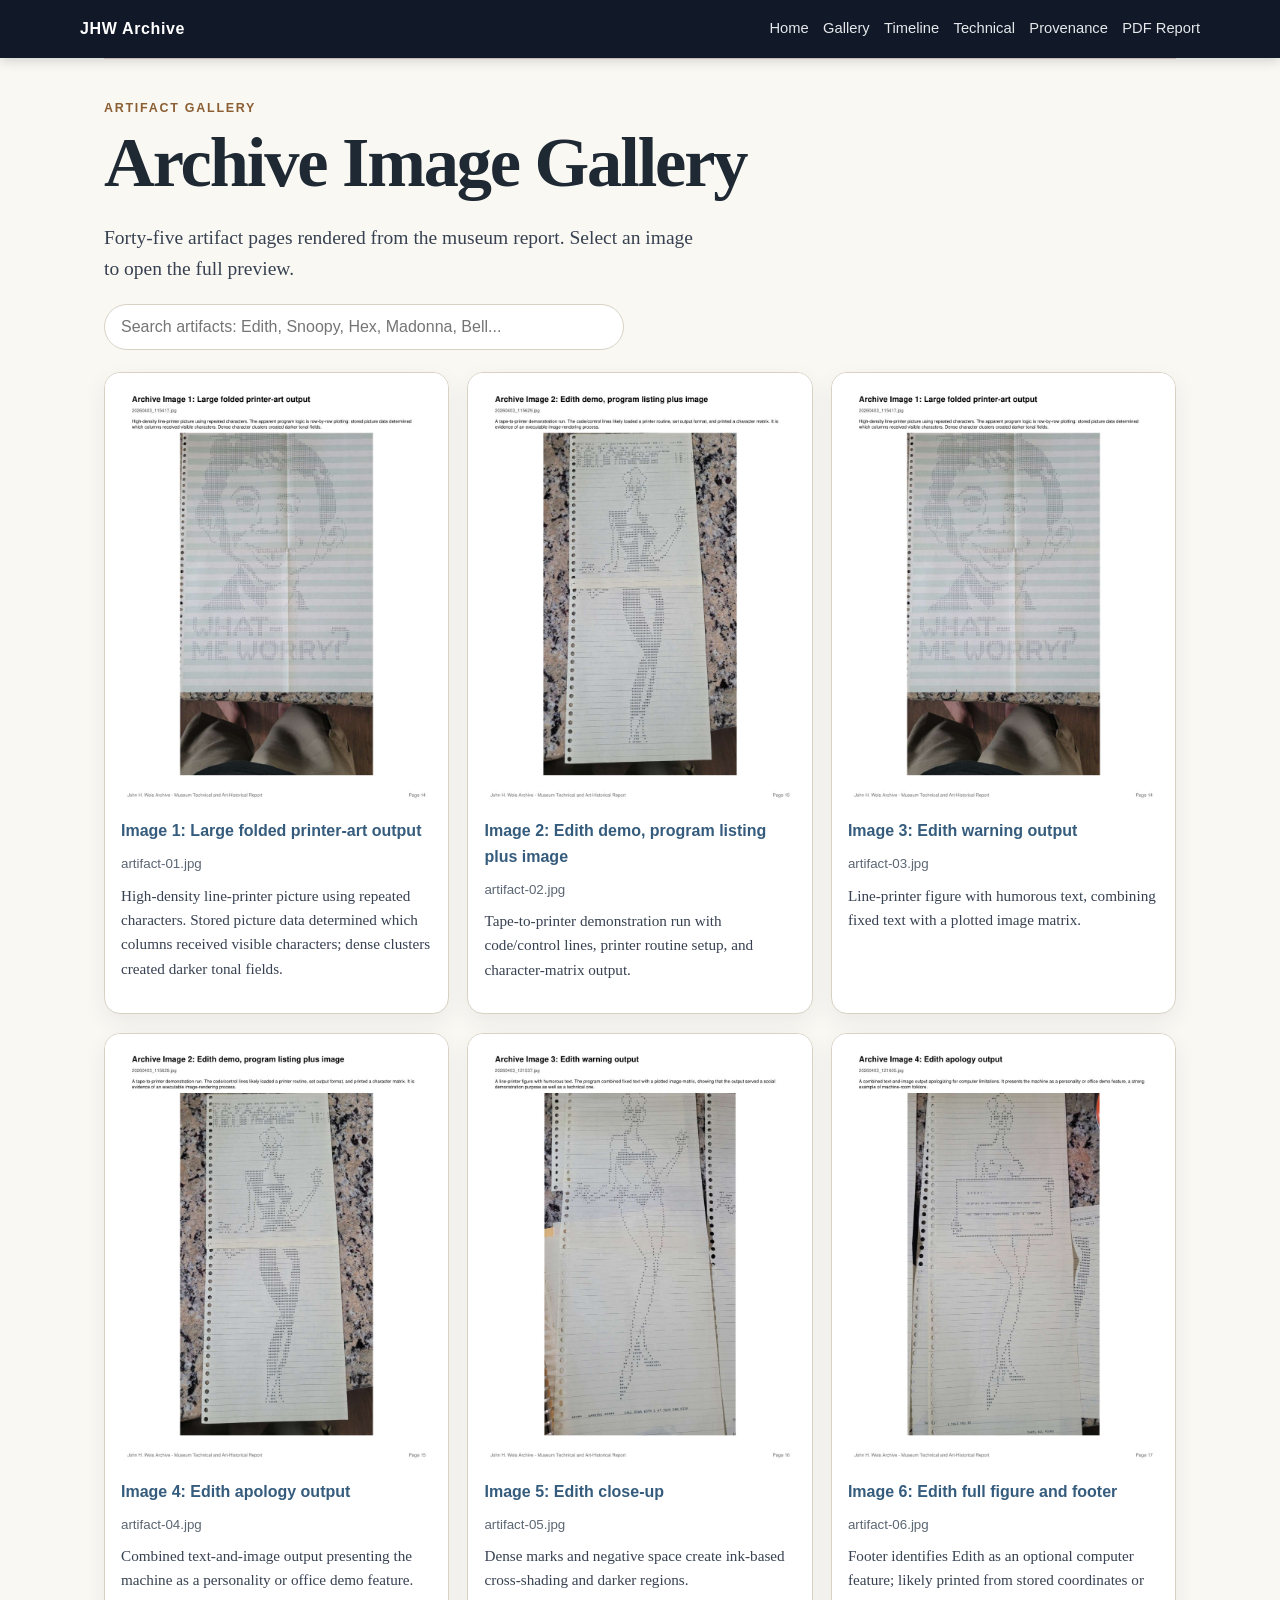
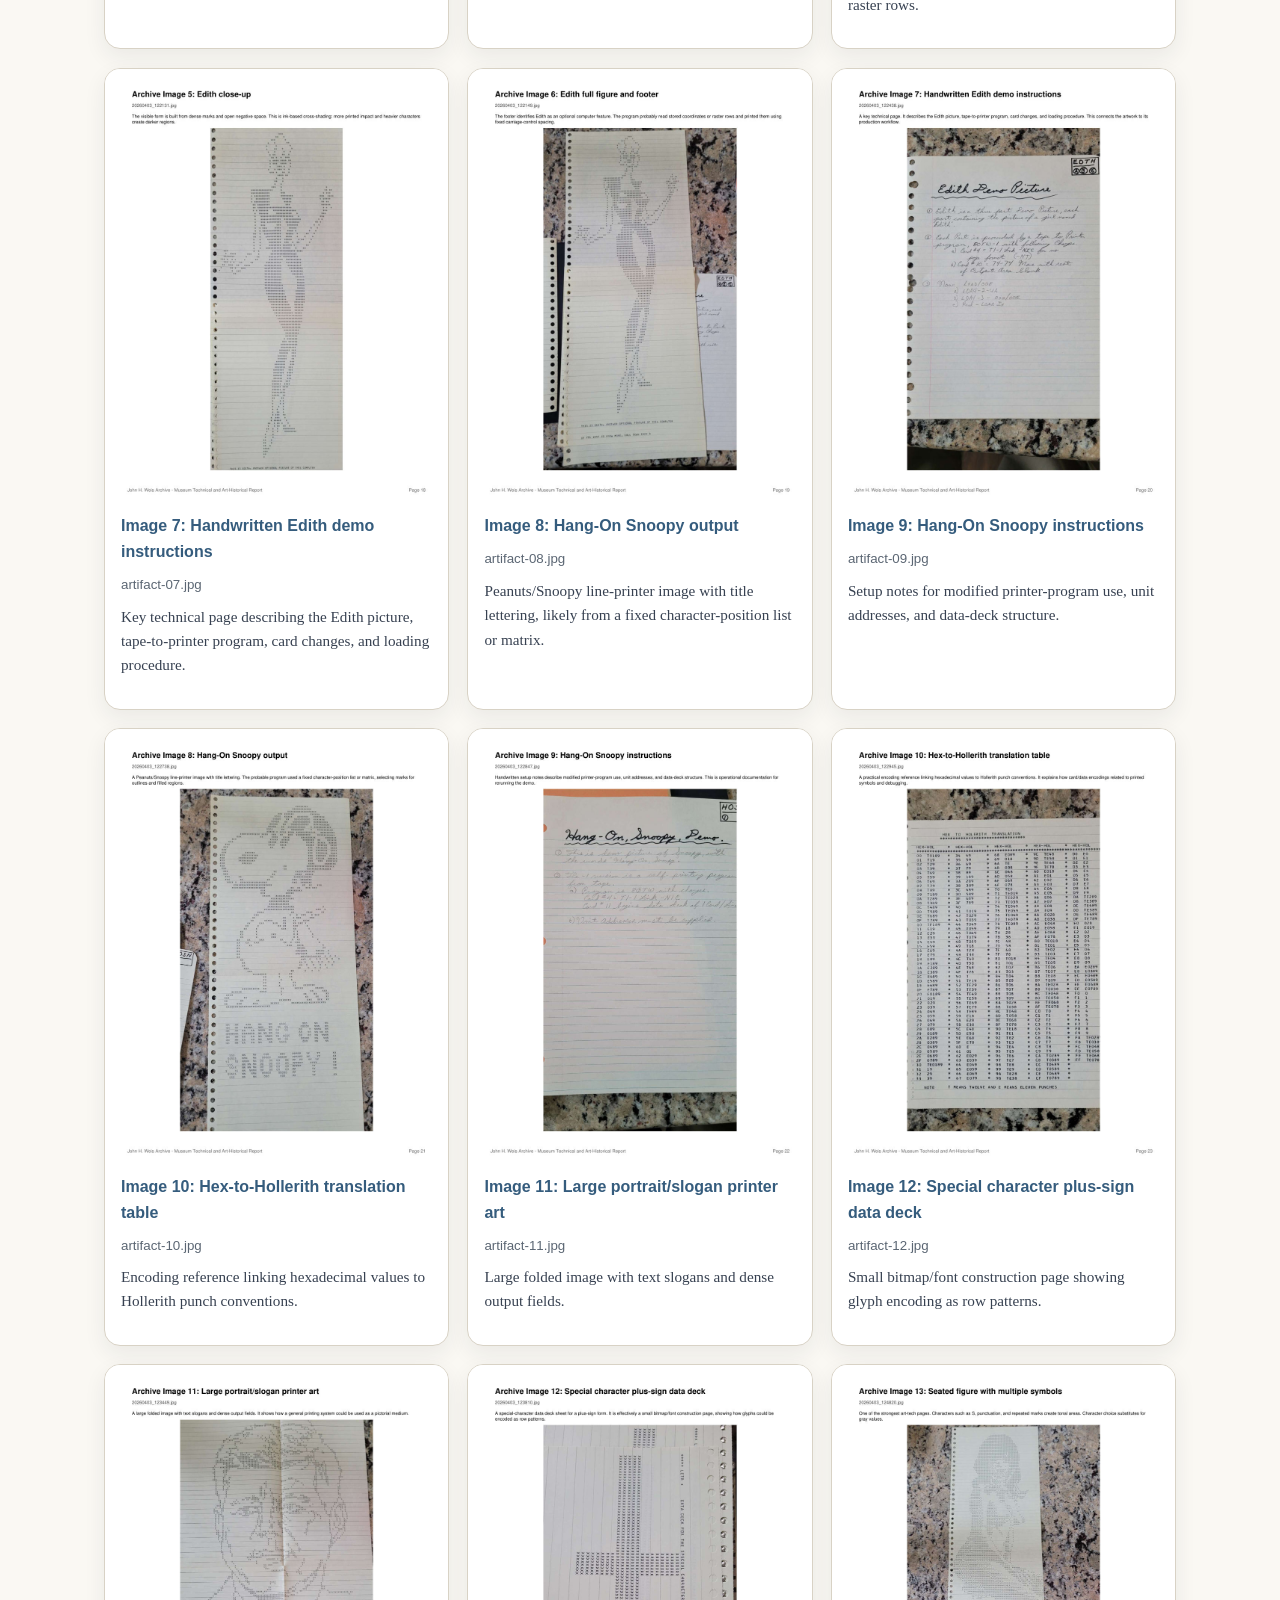
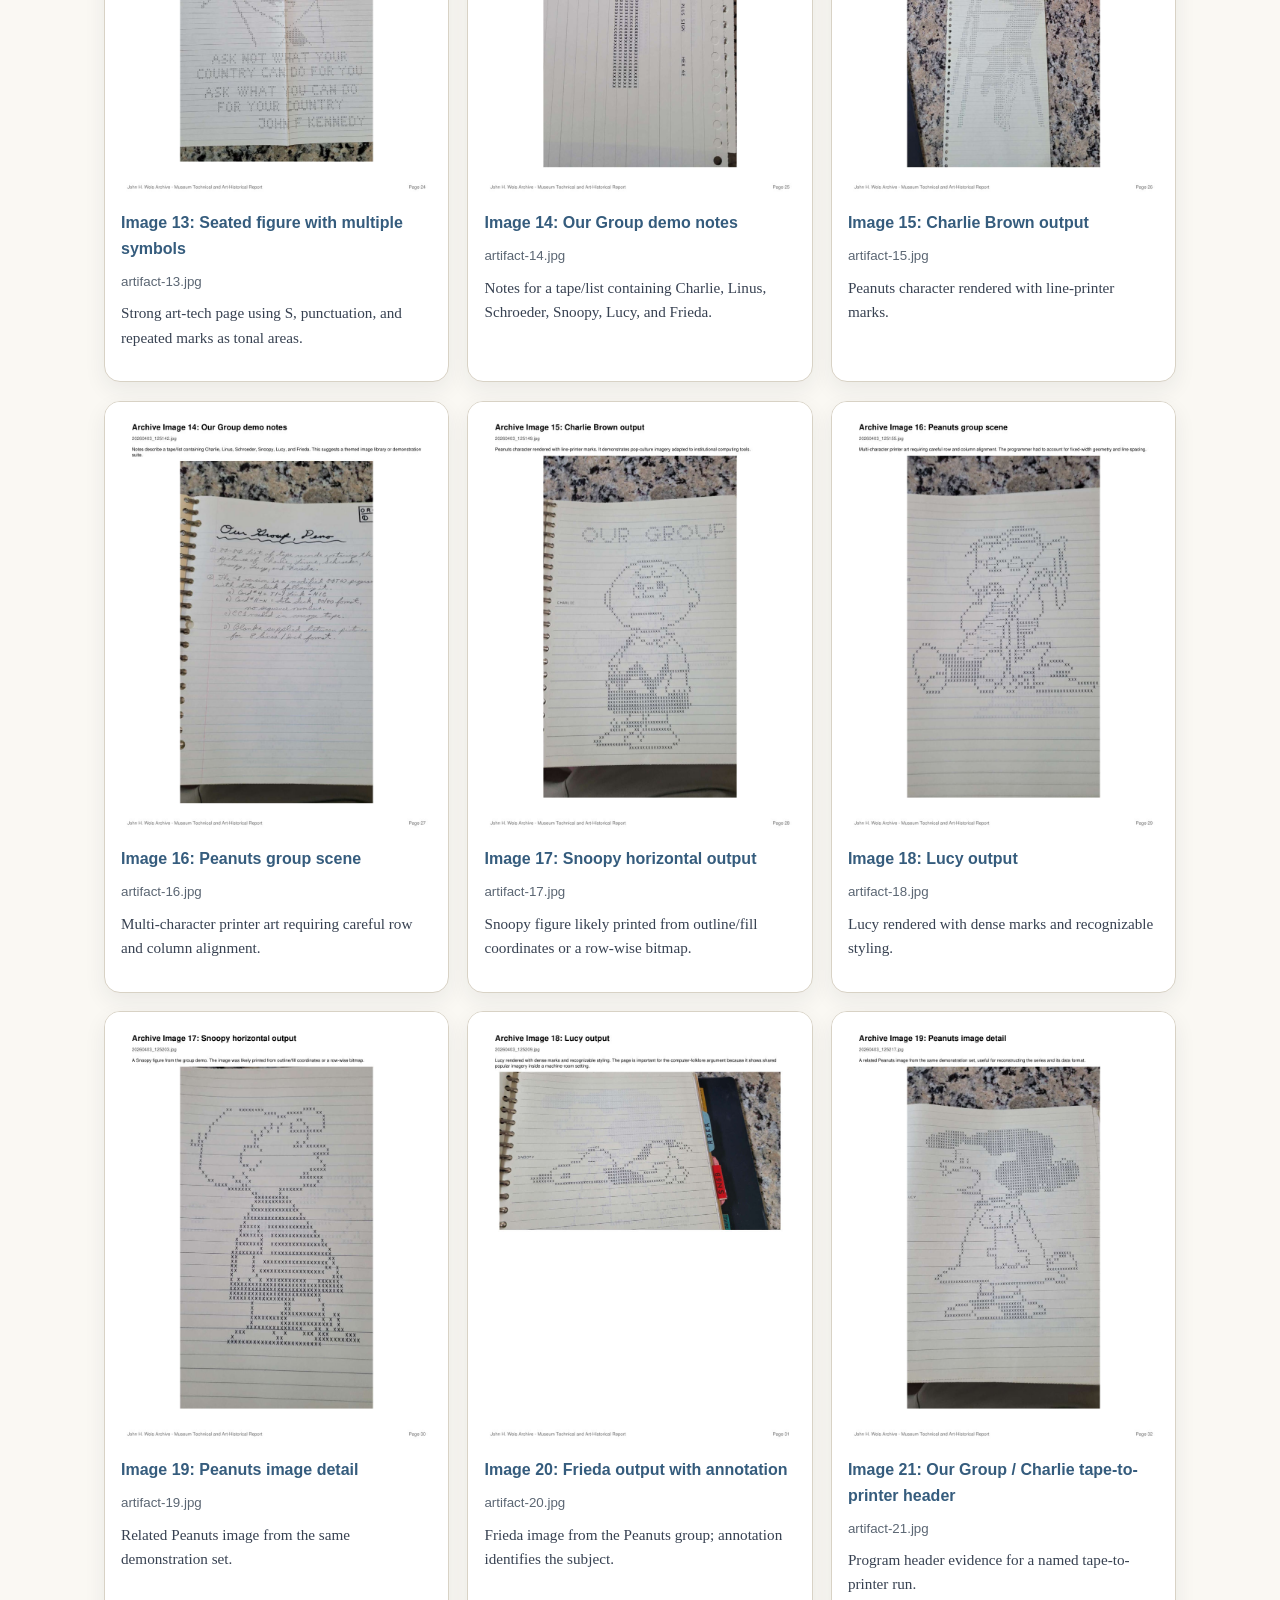
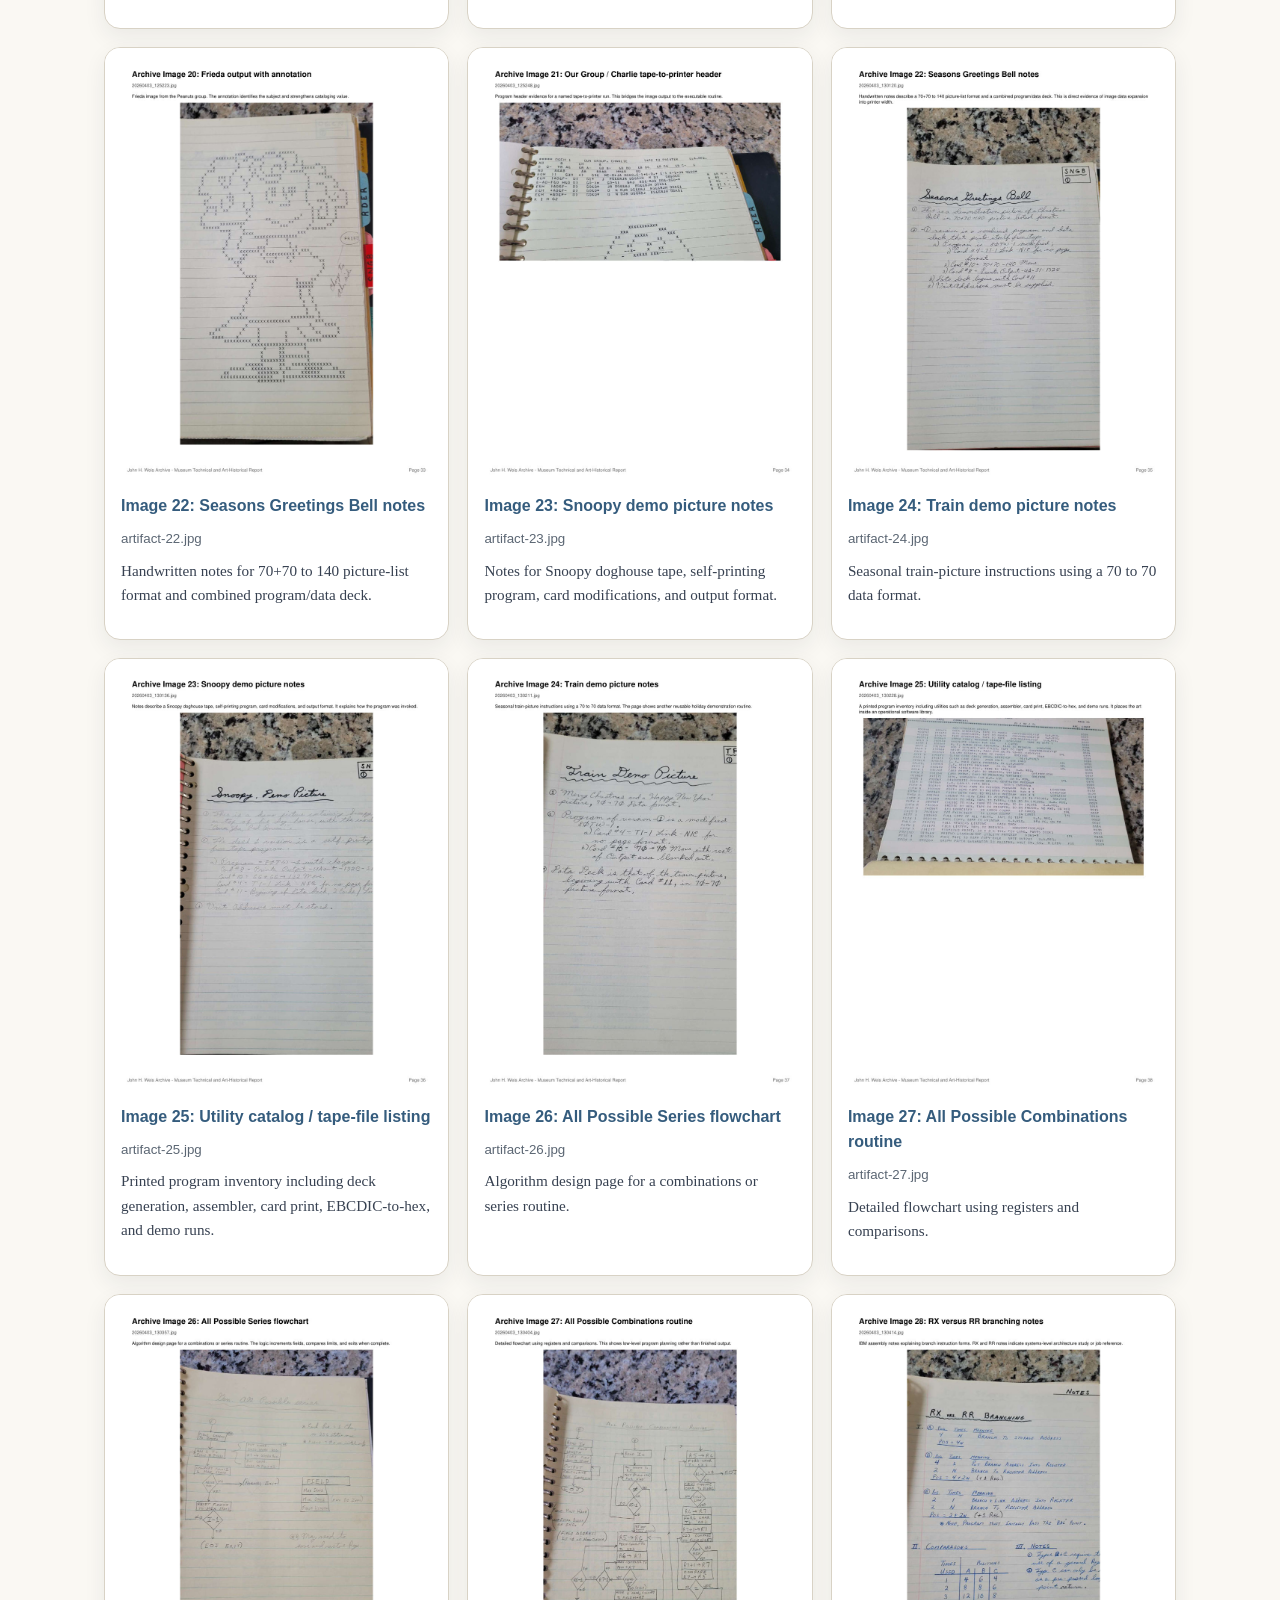
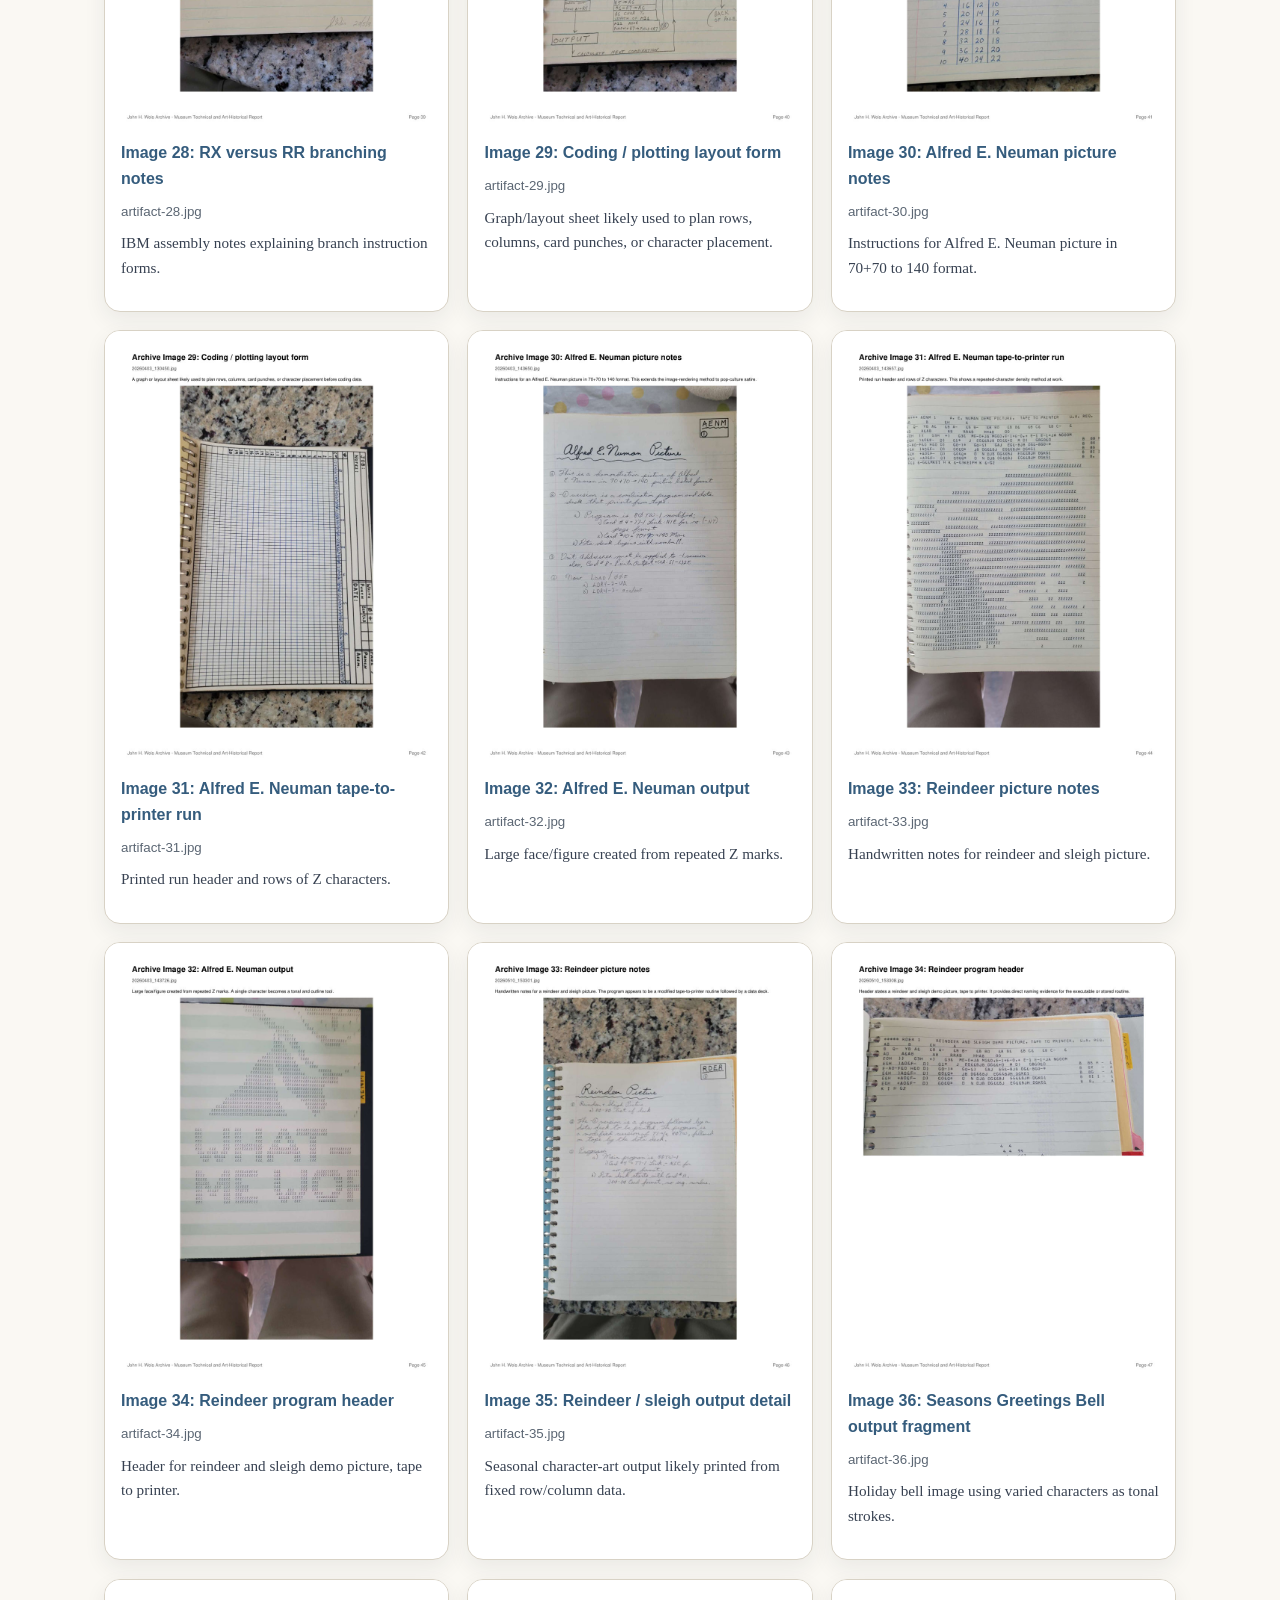
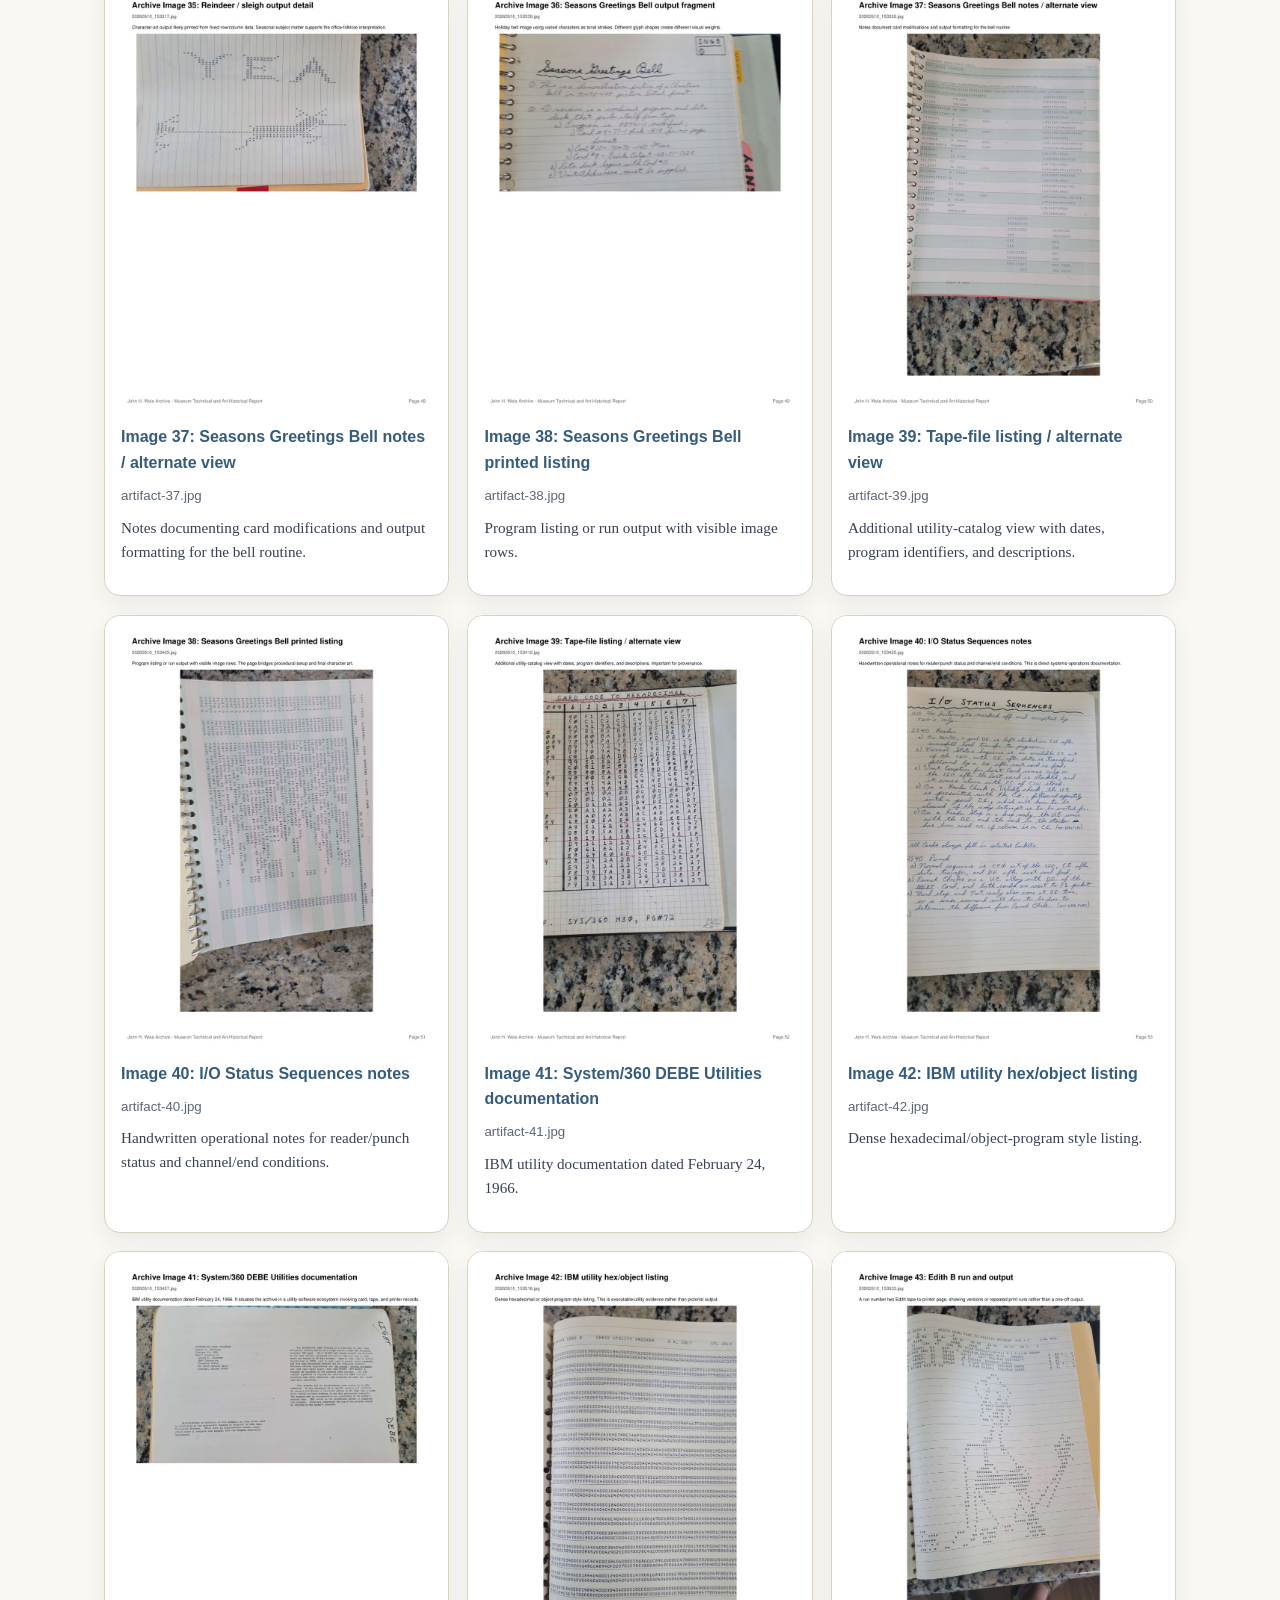
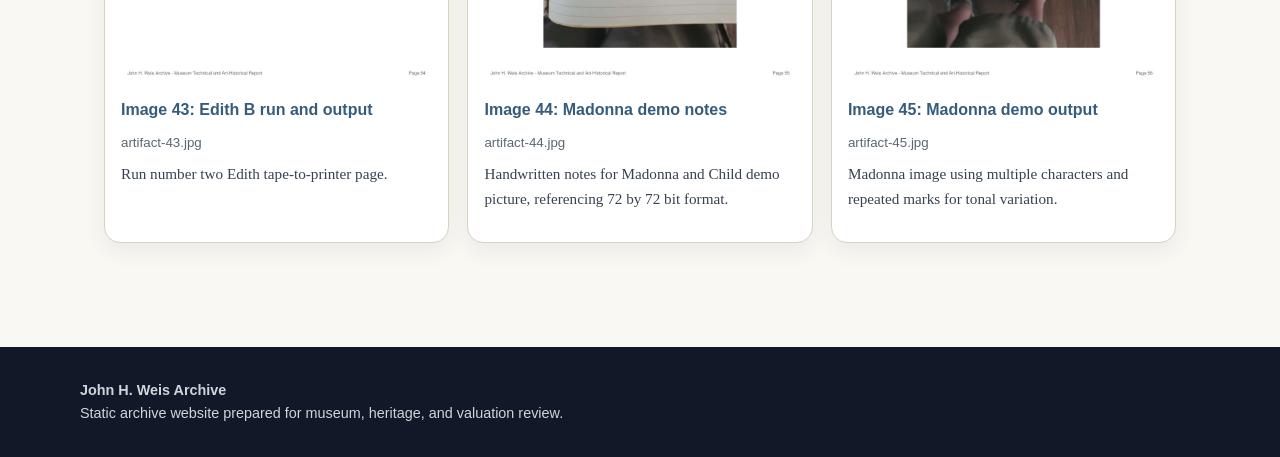
==== commit 8e52ff5b: "Add files via upload" ====
--- a/gallery.html
+++ b/gallery.html
@@ -4,7 +4,6 @@
   <meta charset="utf-8">
   <meta name="viewport" content="width=device-width, initial-scale=1">
   <title>Gallery | John H. Weis Archive</title>
-  <meta name="description" content="The John H. Weis Archive documents IBM System/360-era printer art, programming notes, provenance materials, and early computational folk-art practices.">
   <link rel="stylesheet" href="style.css">
 </head>
 <body>
@@ -33,322 +32,285 @@
   <div id="gallery" class="gallery"></div>
 </section>
 </main>
+
+<footer>
+  <div class="inner">
+    <strong>John H. Weis Archive</strong><br>
+    Static archive website prepared for museum, heritage, and valuation review.
+  </div>
+</footer>
+
 <script>
 const items = [
   {
     "num": 1,
     "title": "Large folded printer-art output",
-    "filename": "20260403_115417.jpg",
-    "image": "./artifact-01.jpg",
-    "caption": "High-density line-printer picture using repeated characters. The apparent program logic is row-by-row plotting: stored picture data determined which columns received visible characters. Dense character clusters created darker tonal fields."
+    "caption": "High-density line-printer picture using repeated characters. Stored picture data determined which columns received visible characters; dense clusters created darker tonal fields.",
+    "image": "artifact-01.jpg"
   },
   {
     "num": 2,
     "title": "Edith demo, program listing plus image",
-    "filename": "20260403_115629.jpg",
-    "image": "./artifact-02.jpg",
-    "caption": "A tape-to-printer demonstration run. The code/control lines likely loaded a printer routine, set output format, and printed a character matrix. It is evidence of an executable image-rendering process."
+    "caption": "Tape-to-printer demonstration run with code/control lines, printer routine setup, and character-matrix output.",
+    "image": "artifact-02.jpg"
   },
   {
     "num": 3,
     "title": "Edith warning output",
-    "filename": "20260403_121537.jpg",
-    "image": "./artifact-03.jpg",
-    "caption": "A line-printer figure with humorous text. The program combined fixed text with a plotted image matrix, showing that the output served a social demonstration purpose as well as a technical one."
+    "caption": "Line-printer figure with humorous text, combining fixed text with a plotted image matrix.",
+    "image": "artifact-03.jpg"
   },
   {
     "num": 4,
     "title": "Edith apology output",
-    "filename": "20260403_121605.jpg",
-    "image": "./artifact-04.jpg",
-    "caption": "A combined text-and-image output apologizing for computer limitations. It presents the machine as a personality or office demo feature, a strong example of machine-room folklore."
+    "caption": "Combined text-and-image output presenting the machine as a personality or office demo feature.",
+    "image": "artifact-04.jpg"
   },
   {
     "num": 5,
     "title": "Edith close-up",
-    "filename": "20260403_122131.jpg",
-    "image": "./artifact-05.jpg",
-    "caption": "The visible form is built from dense marks and open negative space. This is ink-based cross-shading: more printed impact and heavier characters create darker regions."
+    "caption": "Dense marks and negative space create ink-based cross-shading and darker regions.",
+    "image": "artifact-05.jpg"
   },
   {
     "num": 6,
     "title": "Edith full figure and footer",
-    "filename": "20260403_122149.jpg",
-    "image": "./artifact-06.jpg",
-    "caption": "The footer identifies Edith as an optional computer feature. The program probably read stored coordinates or raster rows and printed them using fixed carriage-control spacing."
+    "caption": "Footer identifies Edith as an optional computer feature; likely printed from stored coordinates or raster rows.",
+    "image": "artifact-06.jpg"
   },
   {
     "num": 7,
     "title": "Handwritten Edith demo instructions",
-    "filename": "20260403_122438.jpg",
-    "image": "./artifact-07.jpg",
-    "caption": "A key technical page. It describes the Edith picture, tape-to-printer program, card changes, and loading procedure. This connects the artwork to its production workflow."
+    "caption": "Key technical page describing the Edith picture, tape-to-printer program, card changes, and loading procedure.",
+    "image": "artifact-07.jpg"
   },
   {
     "num": 8,
     "title": "Hang-On Snoopy output",
-    "filename": "20260403_122738.jpg",
-    "image": "./artifact-08.jpg",
-    "caption": "A Peanuts/Snoopy line-printer image with title lettering. The probable program used a fixed character-position list or matrix, selecting marks for outlines and filled regions."
+    "caption": "Peanuts/Snoopy line-printer image with title lettering, likely from a fixed character-position list or matrix.",
+    "image": "artifact-08.jpg"
   },
   {
     "num": 9,
     "title": "Hang-On Snoopy instructions",
-    "filename": "20260403_122847.jpg",
-    "image": "./artifact-09.jpg",
-    "caption": "Handwritten setup notes describe modified printer-program use, unit addresses, and data-deck structure. This is operational documentation for rerunning the demo."
+    "caption": "Setup notes for modified printer-program use, unit addresses, and data-deck structure.",
+    "image": "artifact-09.jpg"
   },
   {
     "num": 10,
     "title": "Hex-to-Hollerith translation table",
-    "filename": "20260403_122945.jpg",
-    "image": "./artifact-10.jpg",
-    "caption": "A practical encoding reference linking hexadecimal values to Hollerith punch conventions. It explains how card/data encodings related to printed symbols and debugging."
+    "caption": "Encoding reference linking hexadecimal values to Hollerith punch conventions.",
+    "image": "artifact-10.jpg"
   },
   {
     "num": 11,
     "title": "Large portrait/slogan printer art",
-    "filename": "20260403_123449.jpg",
-    "image": "./artifact-11.jpg",
-    "caption": "A large folded image with text slogans and dense output fields. It shows how a general printing system could be used as a pictorial medium."
+    "caption": "Large folded image with text slogans and dense output fields.",
+    "image": "artifact-11.jpg"
   },
   {
     "num": 12,
     "title": "Special character plus-sign data deck",
-    "filename": "20260403_123810.jpg",
-    "image": "./artifact-12.jpg",
-    "caption": "A special-character data deck sheet for a plus-sign form. It is effectively a small bitmap/font construction page, showing how glyphs could be encoded as row patterns."
+    "caption": "Small bitmap/font construction page showing glyph encoding as row patterns.",
+    "image": "artifact-12.jpg"
   },
   {
     "num": 13,
     "title": "Seated figure with multiple symbols",
-    "filename": "20260403_124820.jpg",
-    "image": "./artifact-13.jpg",
-    "caption": "One of the strongest art-tech pages. Characters such as S, punctuation, and repeated marks create tonal areas. Character choice substitutes for gray values."
+    "caption": "Strong art-tech page using S, punctuation, and repeated marks as tonal areas.",
+    "image": "artifact-13.jpg"
   },
   {
     "num": 14,
     "title": "Our Group demo notes",
-    "filename": "20260403_125142.jpg",
-    "image": "./artifact-14.jpg",
-    "caption": "Notes describe a tape/list containing Charlie, Linus, Schroeder, Snoopy, Lucy, and Frieda. This suggests a themed image library or demonstration suite."
+    "caption": "Notes for a tape/list containing Charlie, Linus, Schroeder, Snoopy, Lucy, and Frieda.",
+    "image": "artifact-14.jpg"
   },
   {
     "num": 15,
     "title": "Charlie Brown output",
-    "filename": "20260403_125149.jpg",
-    "image": "./artifact-15.jpg",
-    "caption": "Peanuts character rendered with line-printer marks. It demonstrates pop-culture imagery adapted to institutional computing tools."
+    "caption": "Peanuts character rendered with line-printer marks.",
+    "image": "artifact-15.jpg"
   },
   {
     "num": 16,
     "title": "Peanuts group scene",
-    "filename": "20260403_125155.jpg",
-    "image": "./artifact-16.jpg",
-    "caption": "Multi-character printer art requiring careful row and column alignment. The programmer had to account for fixed-width geometry and line spacing."
+    "caption": "Multi-character printer art requiring careful row and column alignment.",
+    "image": "artifact-16.jpg"
   },
   {
     "num": 17,
     "title": "Snoopy horizontal output",
-    "filename": "20260403_125203.jpg",
-    "image": "./artifact-17.jpg",
-    "caption": "A Snoopy figure from the group demo. The image was likely printed from outline/fill coordinates or a row-wise bitmap."
+    "caption": "Snoopy figure likely printed from outline/fill coordinates or a row-wise bitmap.",
+    "image": "artifact-17.jpg"
   },
   {
     "num": 18,
     "title": "Lucy output",
-    "filename": "20260403_125209.jpg",
-    "image": "./artifact-18.jpg",
-    "caption": "Lucy rendered with dense marks and recognizable styling. The page is important for the computer-folklore argument because it shows shared popular imagery inside a machine-room setting."
+    "caption": "Lucy rendered with dense marks and recognizable styling.",
+    "image": "artifact-18.jpg"
   },
   {
     "num": 19,
     "title": "Peanuts image detail",
-    "filename": "20260403_125217.jpg",
-    "image": "./artifact-19.jpg",
-    "caption": "A related Peanuts image from the same demonstration set, useful for reconstructing the series and its data format."
+    "caption": "Related Peanuts image from the same demonstration set.",
+    "image": "artifact-19.jpg"
   },
   {
     "num": 20,
     "title": "Frieda output with annotation",
-    "filename": "20260403_125223.jpg",
-    "image": "./artifact-20.jpg",
-    "caption": "Frieda image from the Peanuts group. The annotation identifies the subject and strengthens cataloging value."
+    "caption": "Frieda image from the Peanuts group; annotation identifies the subject.",
+    "image": "artifact-20.jpg"
   },
   {
     "num": 21,
     "title": "Our Group / Charlie tape-to-printer header",
-    "filename": "20260403_125248.jpg",
-    "image": "./artifact-21.jpg",
-    "caption": "Program header evidence for a named tape-to-printer run. This bridges the image output to the executable routine."
+    "caption": "Program header evidence for a named tape-to-printer run.",
+    "image": "artifact-21.jpg"
   },
   {
     "num": 22,
     "title": "Seasons Greetings Bell notes",
-    "filename": "20260403_130120.jpg",
-    "image": "./artifact-22.jpg",
-    "caption": "Handwritten notes describe a 70+70 to 140 picture-list format and a combined program/data deck. This is direct evidence of image data expansion into printer width."
+    "caption": "Handwritten notes for 70+70 to 140 picture-list format and combined program/data deck.",
+    "image": "artifact-22.jpg"
   },
   {
     "num": 23,
     "title": "Snoopy demo picture notes",
-    "filename": "20260403_130136.jpg",
-    "image": "./artifact-23.jpg",
-    "caption": "Notes describe a Snoopy doghouse tape, self-printing program, card modifications, and output format. It explains how the program was invoked."
+    "caption": "Notes for Snoopy doghouse tape, self-printing program, card modifications, and output format.",
+    "image": "artifact-23.jpg"
   },
   {
     "num": 24,
     "title": "Train demo picture notes",
-    "filename": "20260403_130211.jpg",
-    "image": "./artifact-24.jpg",
-    "caption": "Seasonal train-picture instructions using a 70 to 70 data format. The page shows another reusable holiday demonstration routine."
+    "caption": "Seasonal train-picture instructions using a 70 to 70 data format.",
+    "image": "artifact-24.jpg"
   },
   {
     "num": 25,
     "title": "Utility catalog / tape-file listing",
-    "filename": "20260403_130228.jpg",
-    "image": "./artifact-25.jpg",
-    "caption": "A printed program inventory including utilities such as deck generation, assembler, card print, EBCDIC-to-hex, and demo runs. It places the art inside an operational software library."
+    "caption": "Printed program inventory including deck generation, assembler, card print, EBCDIC-to-hex, and demo runs.",
+    "image": "artifact-25.jpg"
   },
   {
     "num": 26,
     "title": "All Possible Series flowchart",
-    "filename": "20260403_130357.jpg",
-    "image": "./artifact-26.jpg",
-    "caption": "Algorithm design page for a combinations or series routine. The logic increments fields, compares limits, and exits when complete."
+    "caption": "Algorithm design page for a combinations or series routine.",
+    "image": "artifact-26.jpg"
   },
   {
     "num": 27,
     "title": "All Possible Combinations routine",
-    "filename": "20260403_130404.jpg",
-    "image": "./artifact-27.jpg",
-    "caption": "Detailed flowchart using registers and comparisons. This shows low-level program planning rather than finished output."
+    "caption": "Detailed flowchart using registers and comparisons.",
+    "image": "artifact-27.jpg"
   },
   {
     "num": 28,
     "title": "RX versus RR branching notes",
-    "filename": "20260403_130414.jpg",
-    "image": "./artifact-28.jpg",
-    "caption": "IBM assembly notes explaining branch instruction forms. RX and RR notes indicate systems-level architecture study or job reference."
+    "caption": "IBM assembly notes explaining branch instruction forms.",
+    "image": "artifact-28.jpg"
   },
   {
     "num": 29,
     "title": "Coding / plotting layout form",
-    "filename": "20260403_130450.jpg",
-    "image": "./artifact-29.jpg",
-    "caption": "A graph or layout sheet likely used to plan rows, columns, card punches, or character placement before coding data."
+    "caption": "Graph/layout sheet likely used to plan rows, columns, card punches, or character placement.",
+    "image": "artifact-29.jpg"
   },
   {
     "num": 30,
     "title": "Alfred E. Neuman picture notes",
-    "filename": "20260403_143650.jpg",
-    "image": "./artifact-30.jpg",
-    "caption": "Instructions for an Alfred E. Neuman picture in 70+70 to 140 format. This extends the image-rendering method to pop-culture satire."
+    "caption": "Instructions for Alfred E. Neuman picture in 70+70 to 140 format.",
+    "image": "artifact-30.jpg"
   },
   {
     "num": 31,
     "title": "Alfred E. Neuman tape-to-printer run",
-    "filename": "20260403_143657.jpg",
-    "image": "./artifact-31.jpg",
-    "caption": "Printed run header and rows of Z characters. This shows a repeated-character density method at work."
+    "caption": "Printed run header and rows of Z characters.",
+    "image": "artifact-31.jpg"
   },
   {
     "num": 32,
     "title": "Alfred E. Neuman output",
-    "filename": "20260403_143726.jpg",
-    "image": "./artifact-32.jpg",
-    "caption": "Large face/figure created from repeated Z marks. A single character becomes a tonal and outline tool."
+    "caption": "Large face/figure created from repeated Z marks.",
+    "image": "artifact-32.jpg"
   },
   {
     "num": 33,
     "title": "Reindeer picture notes",
-    "filename": "20260510_153301.jpg",
-    "image": "./artifact-33.jpg",
-    "caption": "Handwritten notes for a reindeer and sleigh picture. The program appears to be a modified tape-to-printer routine followed by a data deck."
+    "caption": "Handwritten notes for reindeer and sleigh picture.",
+    "image": "artifact-33.jpg"
   },
   {
     "num": 34,
     "title": "Reindeer program header",
-    "filename": "20260510_153308.jpg",
-    "image": "./artifact-34.jpg",
-    "caption": "Header states a reindeer and sleigh demo picture, tape to printer. It provides direct naming evidence for the executable or stored routine."
+    "caption": "Header for reindeer and sleigh demo picture, tape to printer.",
+    "image": "artifact-34.jpg"
   },
   {
     "num": 35,
     "title": "Reindeer / sleigh output detail",
-    "filename": "20260510_153317.jpg",
-    "image": "./artifact-35.jpg",
-    "caption": "Character-art output likely printed from fixed row/column data. Seasonal subject matter supports the office-folklore interpretation."
+    "caption": "Seasonal character-art output likely printed from fixed row/column data.",
+    "image": "artifact-35.jpg"
   },
   {
     "num": 36,
     "title": "Seasons Greetings Bell output fragment",
-    "filename": "20260510_153339.jpg",
-    "image": "./artifact-36.jpg",
-    "caption": "Holiday bell image using varied characters as tonal strokes. Different glyph shapes create different visual weights."
+    "caption": "Holiday bell image using varied characters as tonal strokes.",
+    "image": "artifact-36.jpg"
   },
   {
     "num": 37,
     "title": "Seasons Greetings Bell notes / alternate view",
-    "filename": "20260510_153352.jpg",
-    "image": "./artifact-37.jpg",
-    "caption": "Notes document card modifications and output formatting for the bell routine."
+    "caption": "Notes documenting card modifications and output formatting for the bell routine.",
+    "image": "artifact-37.jpg"
   },
   {
     "num": 38,
     "title": "Seasons Greetings Bell printed listing",
-    "filename": "20260510_153403.jpg",
-    "image": "./artifact-38.jpg",
-    "caption": "Program listing or run output with visible image rows. The page bridges procedural setup and final character art."
+    "caption": "Program listing or run output with visible image rows.",
+    "image": "artifact-38.jpg"
   },
   {
     "num": 39,
     "title": "Tape-file listing / alternate view",
-    "filename": "20260510_153412.jpg",
-    "image": "./artifact-39.jpg",
-    "caption": "Additional utility-catalog view with dates, program identifiers, and descriptions. Important for provenance."
+    "caption": "Additional utility-catalog view with dates, program identifiers, and descriptions.",
+    "image": "artifact-39.jpg"
   },
   {
     "num": 40,
     "title": "I/O Status Sequences notes",
-    "filename": "20260510_153425.jpg",
-    "image": "./artifact-40.jpg",
-    "caption": "Handwritten operational notes for reader/punch status and channel/end conditions. This is direct systems-operations documentation."
+    "caption": "Handwritten operational notes for reader/punch status and channel/end conditions.",
+    "image": "artifact-40.jpg"
   },
   {
     "num": 41,
     "title": "System/360 DEBE Utilities documentation",
-    "filename": "20260510_153457.jpg",
-    "image": "./artifact-41.jpg",
-    "caption": "IBM utility documentation dated February 24, 1966. It situates the archive in a utility-software ecosystem involving card, tape, and printer records."
+    "caption": "IBM utility documentation dated February 24, 1966.",
+    "image": "artifact-41.jpg"
   },
   {
     "num": 42,
     "title": "IBM utility hex/object listing",
-    "filename": "20260510_153516.jpg",
-    "image": "./artifact-42.jpg",
-    "caption": "Dense hexadecimal or object-program style listing. This is executable/utility evidence rather than pictorial output."
+    "caption": "Dense hexadecimal/object-program style listing.",
+    "image": "artifact-42.jpg"
   },
   {
     "num": 43,
     "title": "Edith B run and output",
-    "filename": "20260510_153533.jpg",
-    "image": "./artifact-43.jpg",
-    "caption": "A run number two Edith tape-to-printer page, showing versions or repeated print runs rather than a one-off output."
+    "caption": "Run number two Edith tape-to-printer page.",
+    "image": "artifact-43.jpg"
   },
   {
     "num": 44,
     "title": "Madonna demo notes",
-    "filename": "20260510_153612.jpg",
-    "image": "./artifact-44.jpg",
-    "caption": "Handwritten notes for a Madonna and Child demo picture. The note references a 72 by 72 bit format and two pages, making this a major bitmap-to-printer evidence page."
+    "caption": "Handwritten notes for Madonna and Child demo picture, referencing 72 by 72 bit format.",
+    "image": "artifact-44.jpg"
   },
   {
     "num": 45,
     "title": "Madonna demo output",
-    "filename": "20260510_153618.jpg",
-    "image": "./artifact-45.jpg",
-    "caption": "Madonna image using multiple characters and repeated marks for tonal variation. The page is a strong artistic case: the printer is used as a shading instrument."
+    "caption": "Madonna image using multiple characters and repeated marks for tonal variation.",
+    "image": "artifact-45.jpg"
   }
 ];
 
@@ -356,8 +318,9 @@
   const root = document.getElementById("gallery");
   const q = filter.trim().toLowerCase();
   root.innerHTML = "";
+
   items.filter(item => {
-    const hay = [item.title, item.filename, item.caption, String(item.num)].join(" ").toLowerCase();
+    const hay = [item.title, item.caption, String(item.num)].join(" ").toLowerCase();
     return !q || hay.includes(q);
   }).forEach(item => {
     const card = document.createElement("article");
@@ -367,22 +330,16 @@
         <img src="${item.image}" alt="Archive image ${item.num}: ${item.title}">
         <div class="artifact-body">
           <div class="artifact-title">Image ${item.num}: ${item.title}</div>
-          <small>${item.filename || ""}</small>
-          <p class="caption">${item.caption || ""}</p>
+          <small>${item.image}</small>
+          <p class="caption">${item.caption}</p>
         </div>
       </a>`;
     root.appendChild(card);
   });
 }
+
 renderGallery();
 document.getElementById("search").addEventListener("input", e => renderGallery(e.target.value));
 </script>
-
-<footer>
-  <div class="inner">
-    <strong>John H. Weis Archive</strong><br>
-    Static archive website prepared for museum, heritage, and valuation review.
-  </div>
-</footer>
 </body>
 </html>
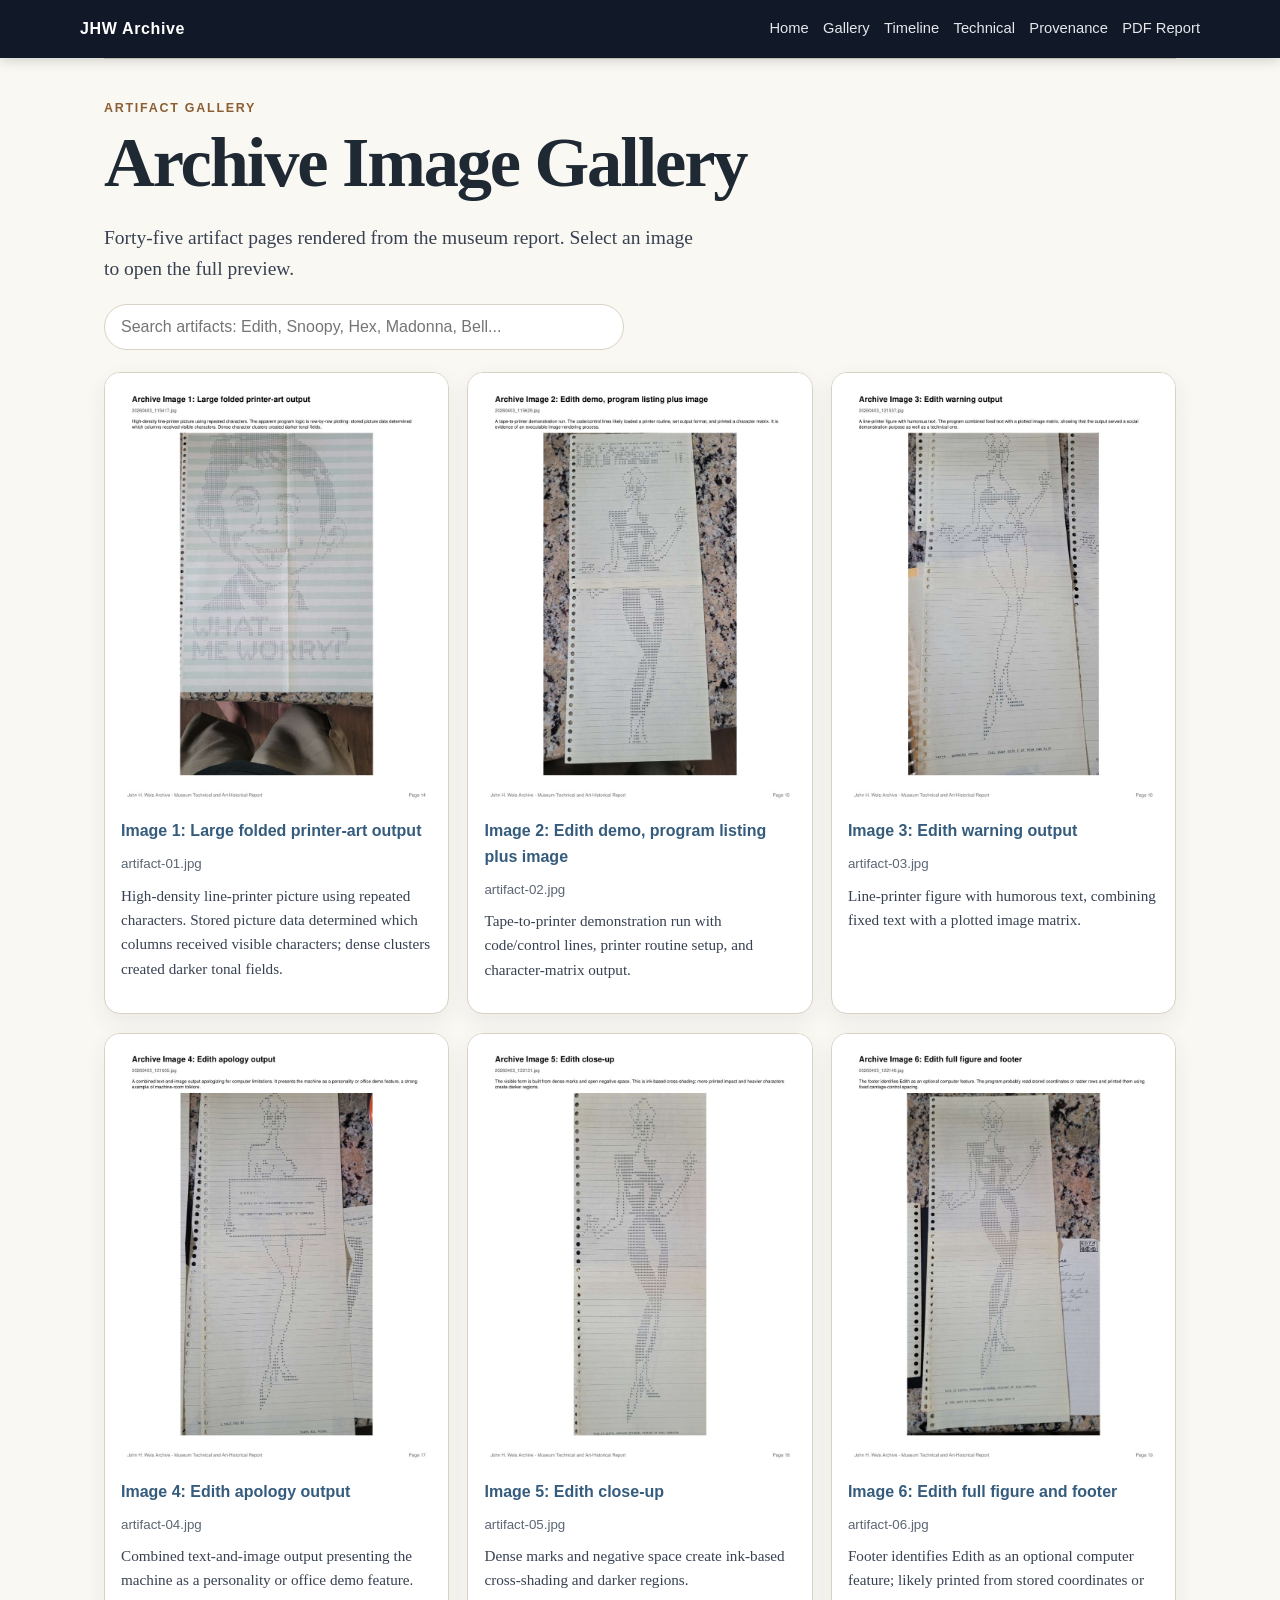
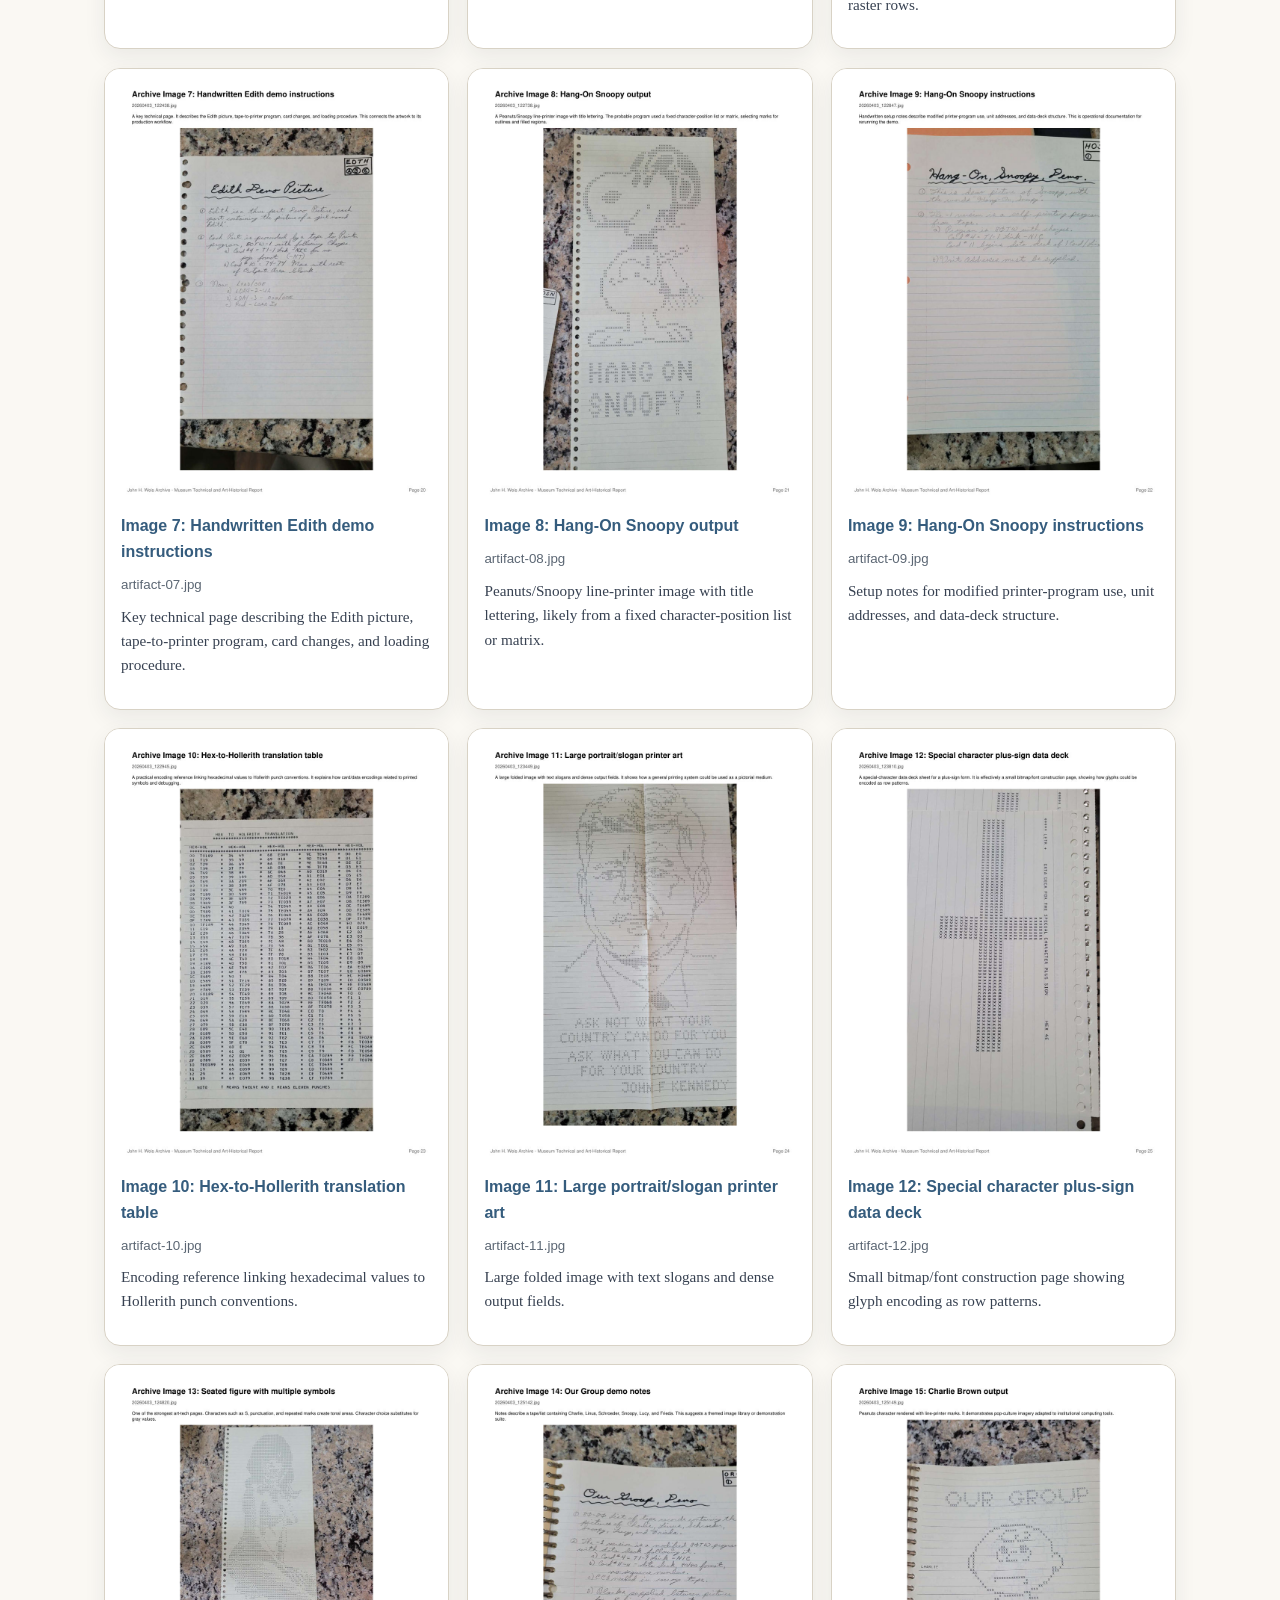
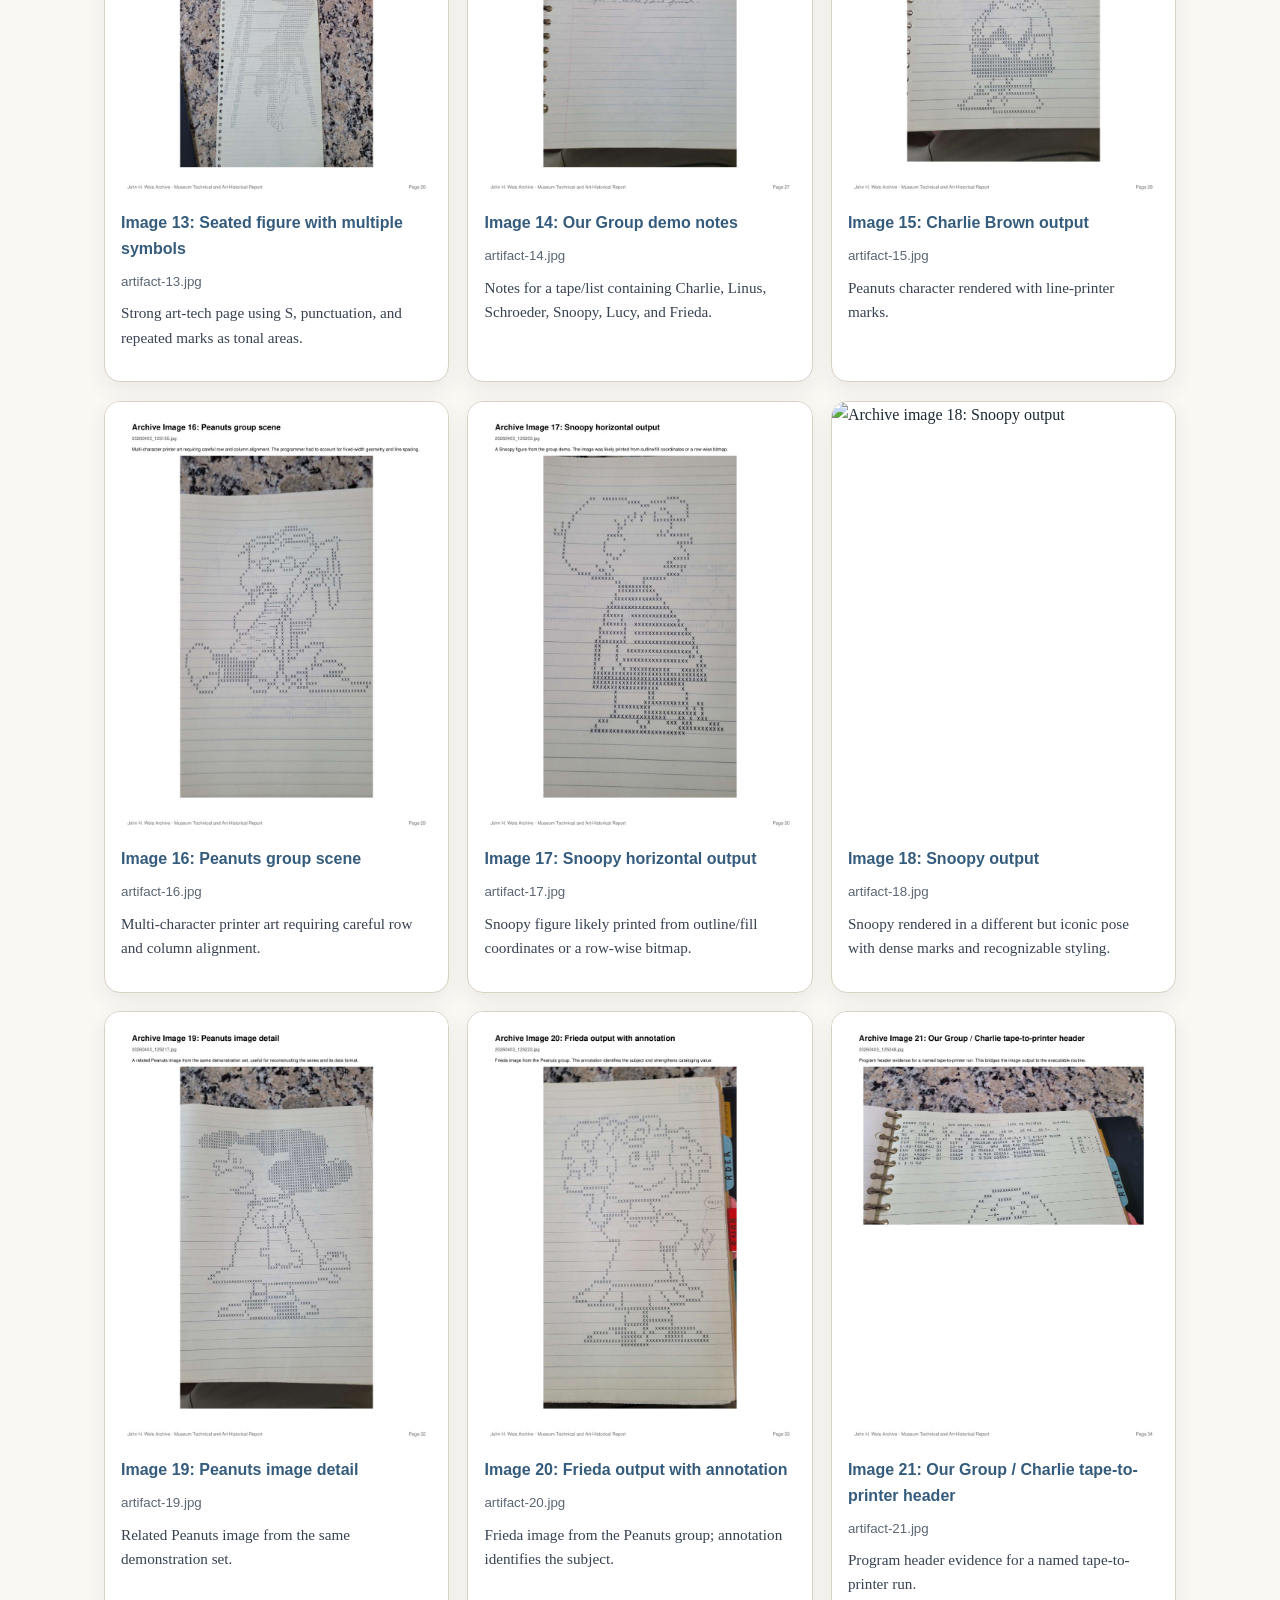
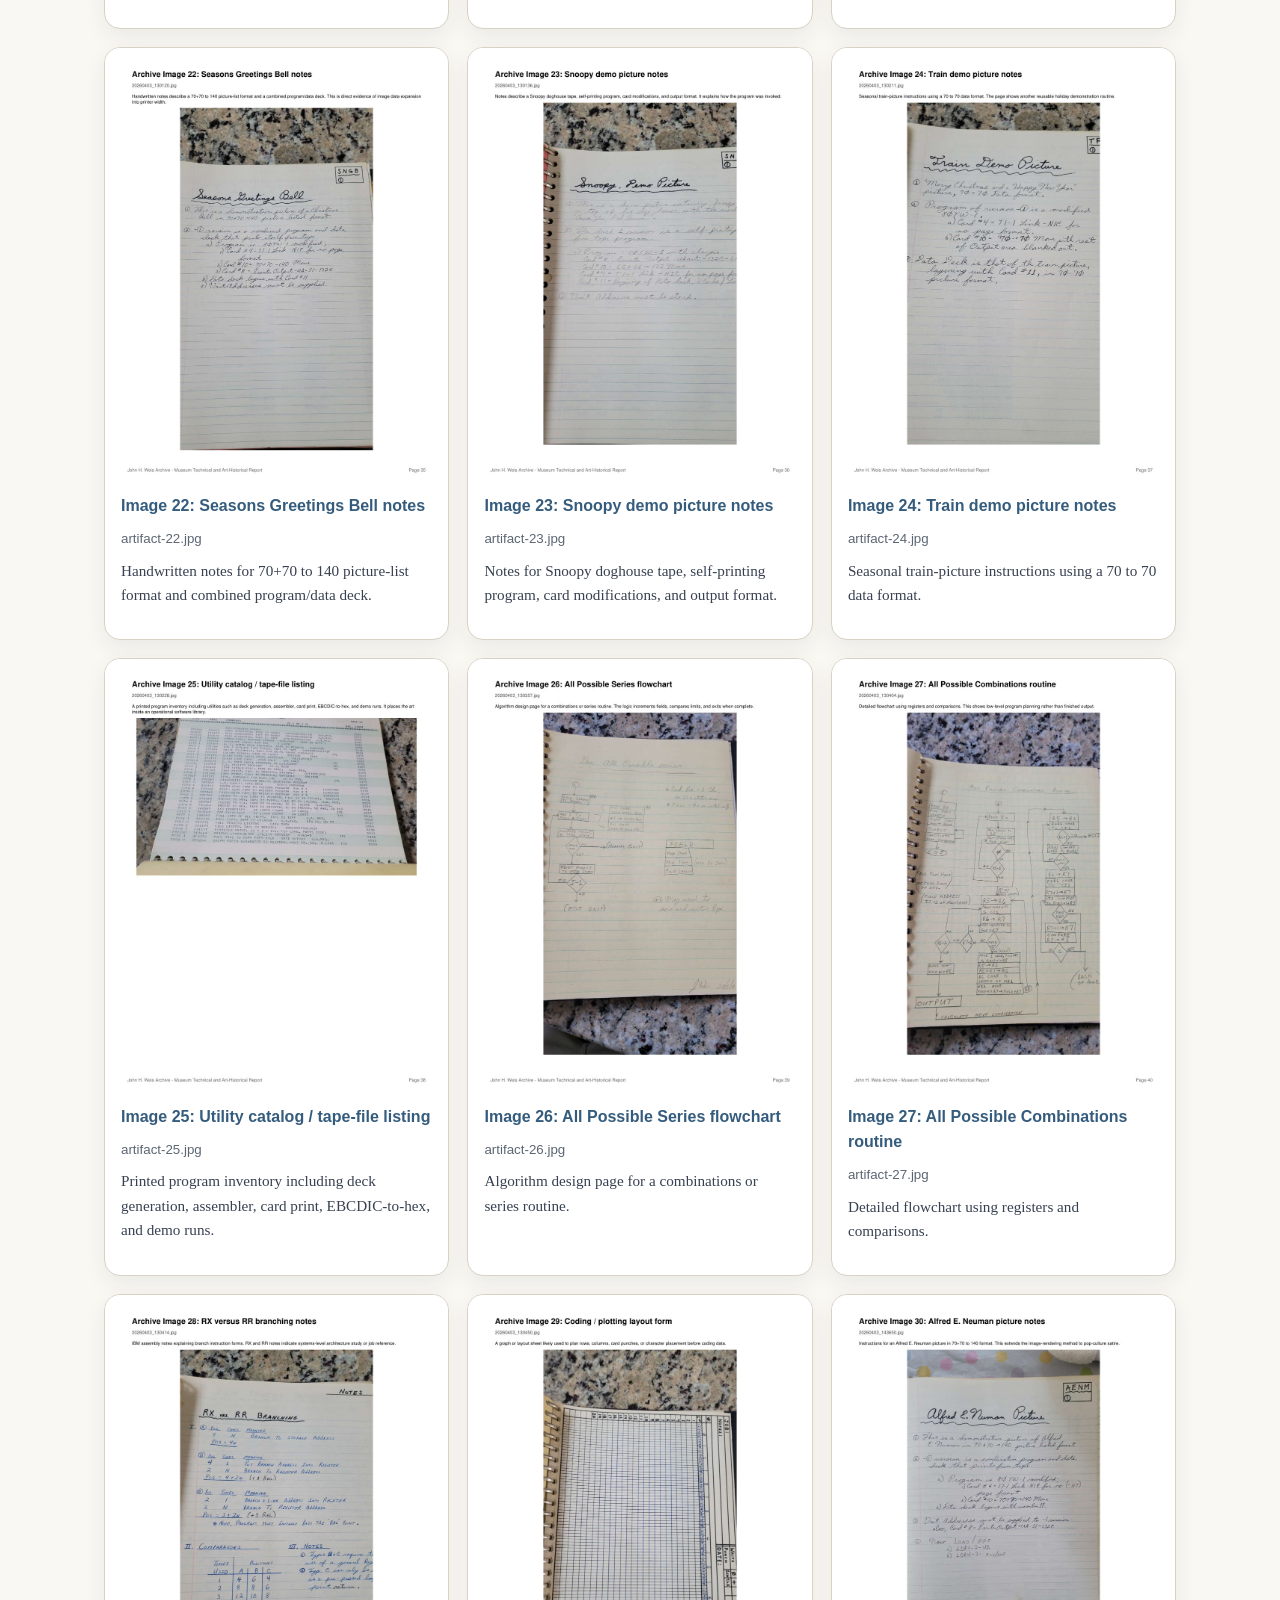
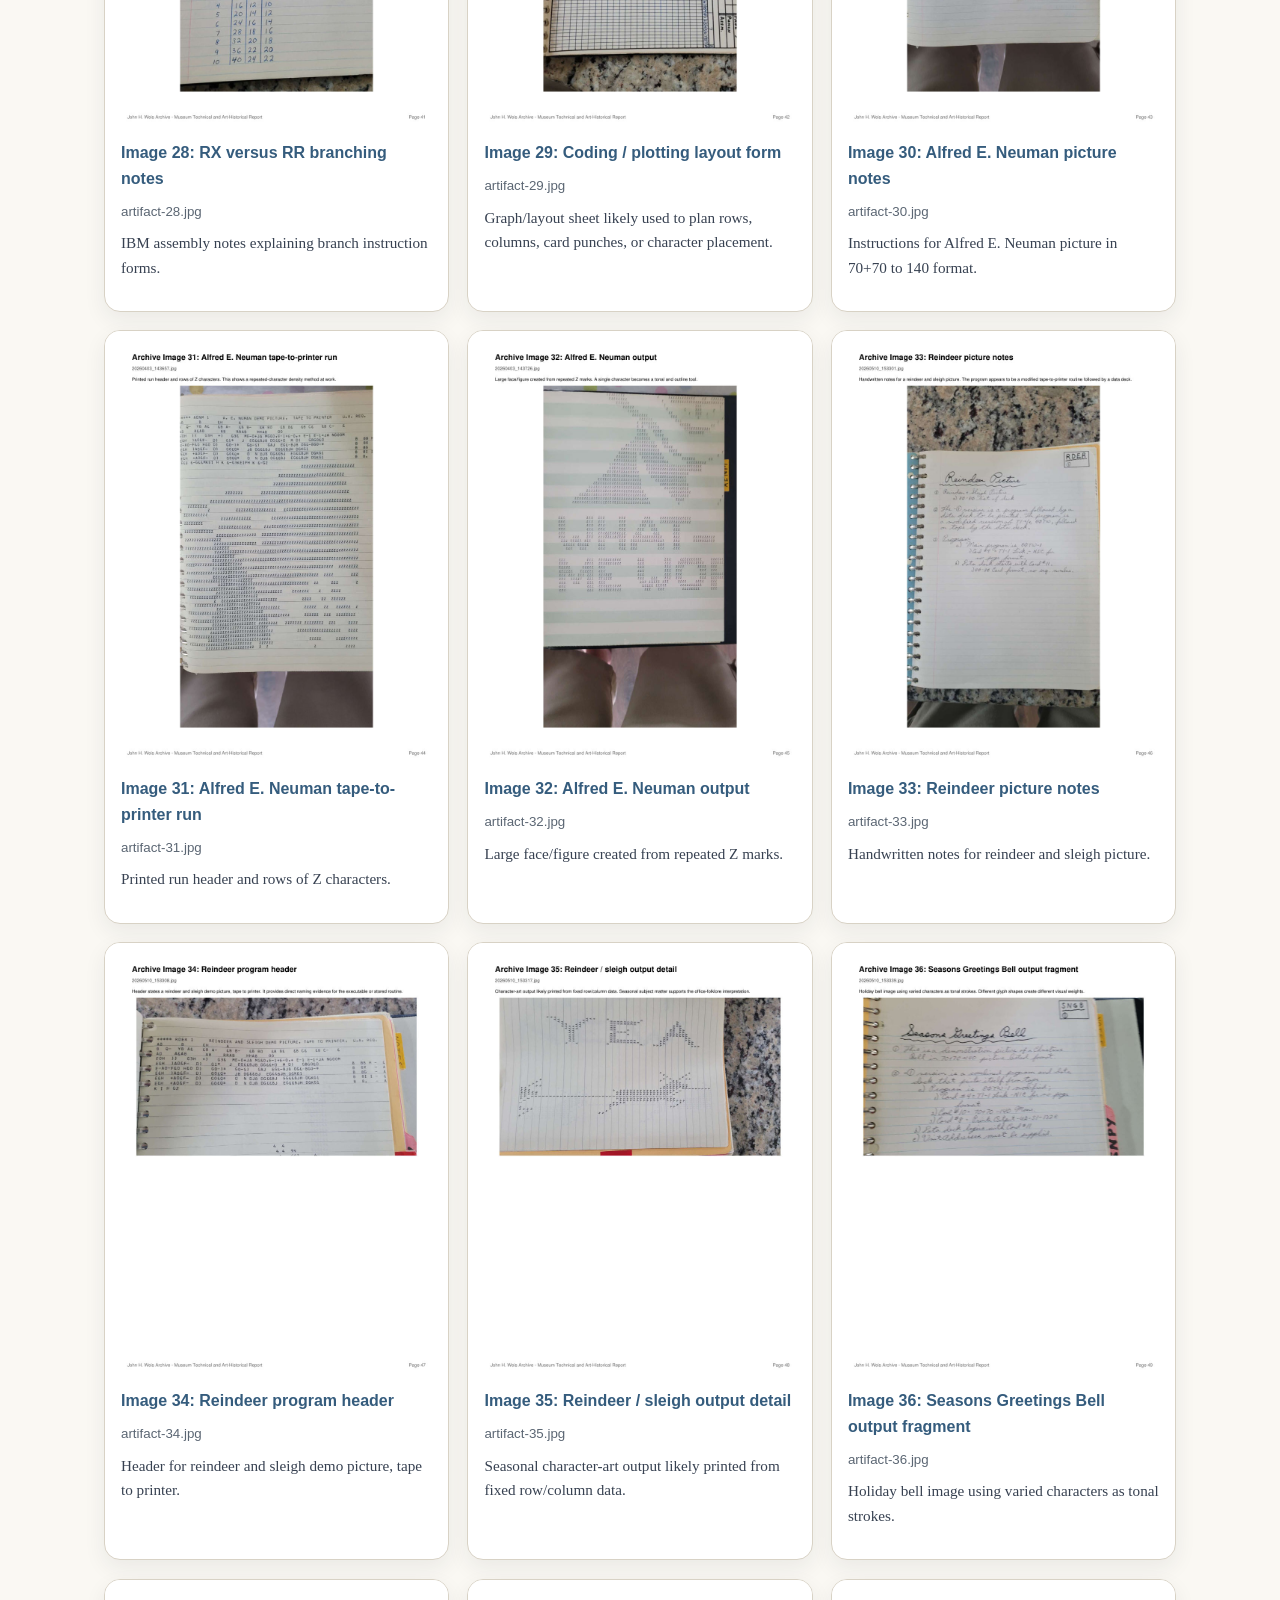
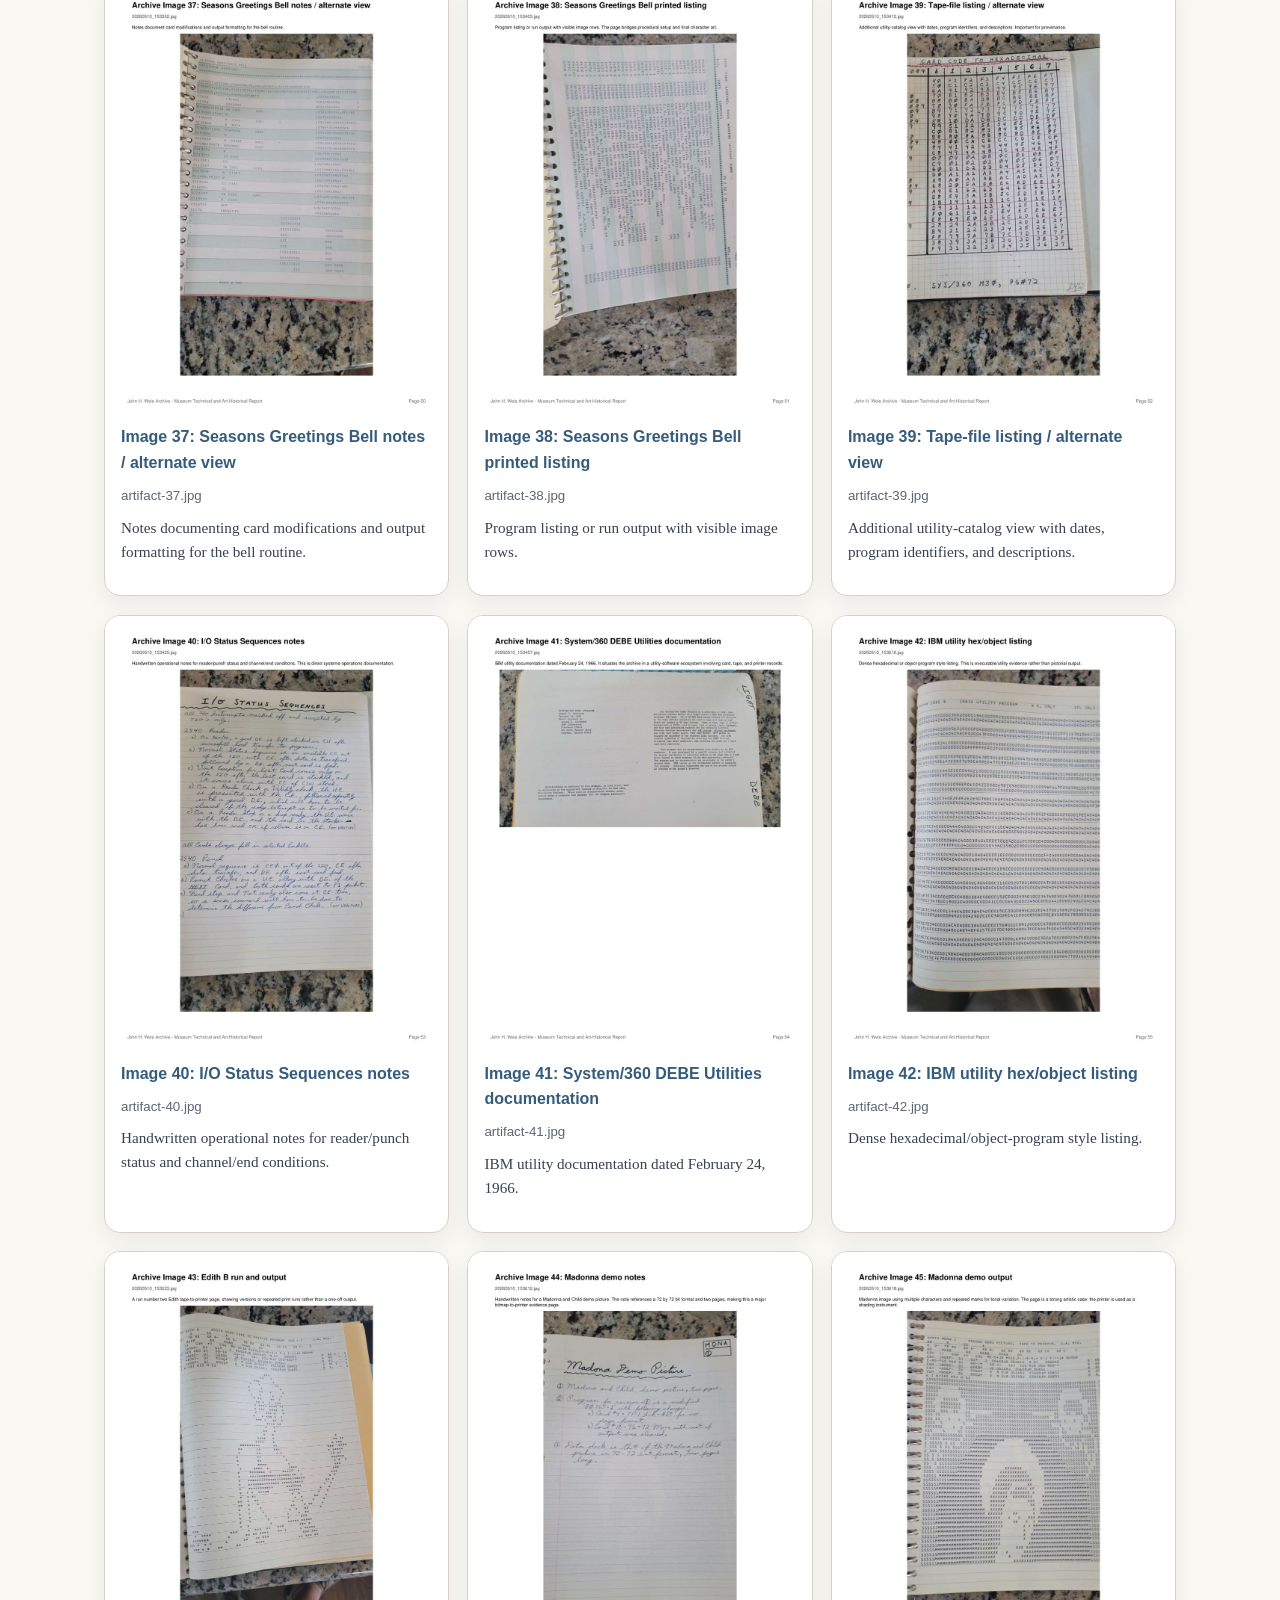
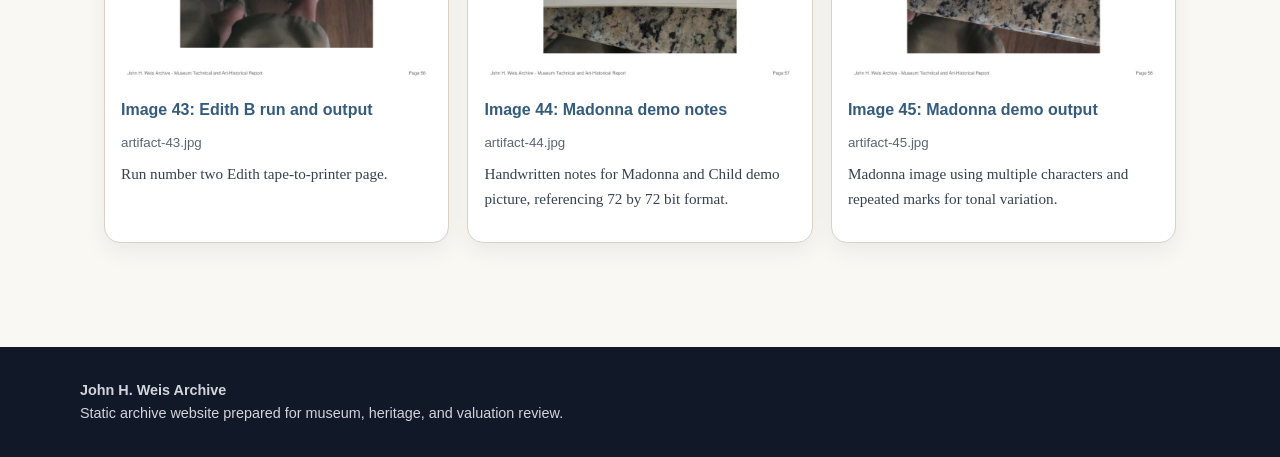
==== commit b5fa482b: "Update gallery.html" ====
--- a/gallery.html
+++ b/gallery.html
@@ -146,8 +146,8 @@
   },
   {
     "num": 18,
-    "title": "Lucy output",
-    "caption": "Lucy rendered with dense marks and recognizable styling.",
+    "title": "Snoopy output",
+    "caption": "Snoopy rendered in a different but iconic pose with dense marks and recognizable styling.",
     "image": "artifact-18.jpg"
   },
   {
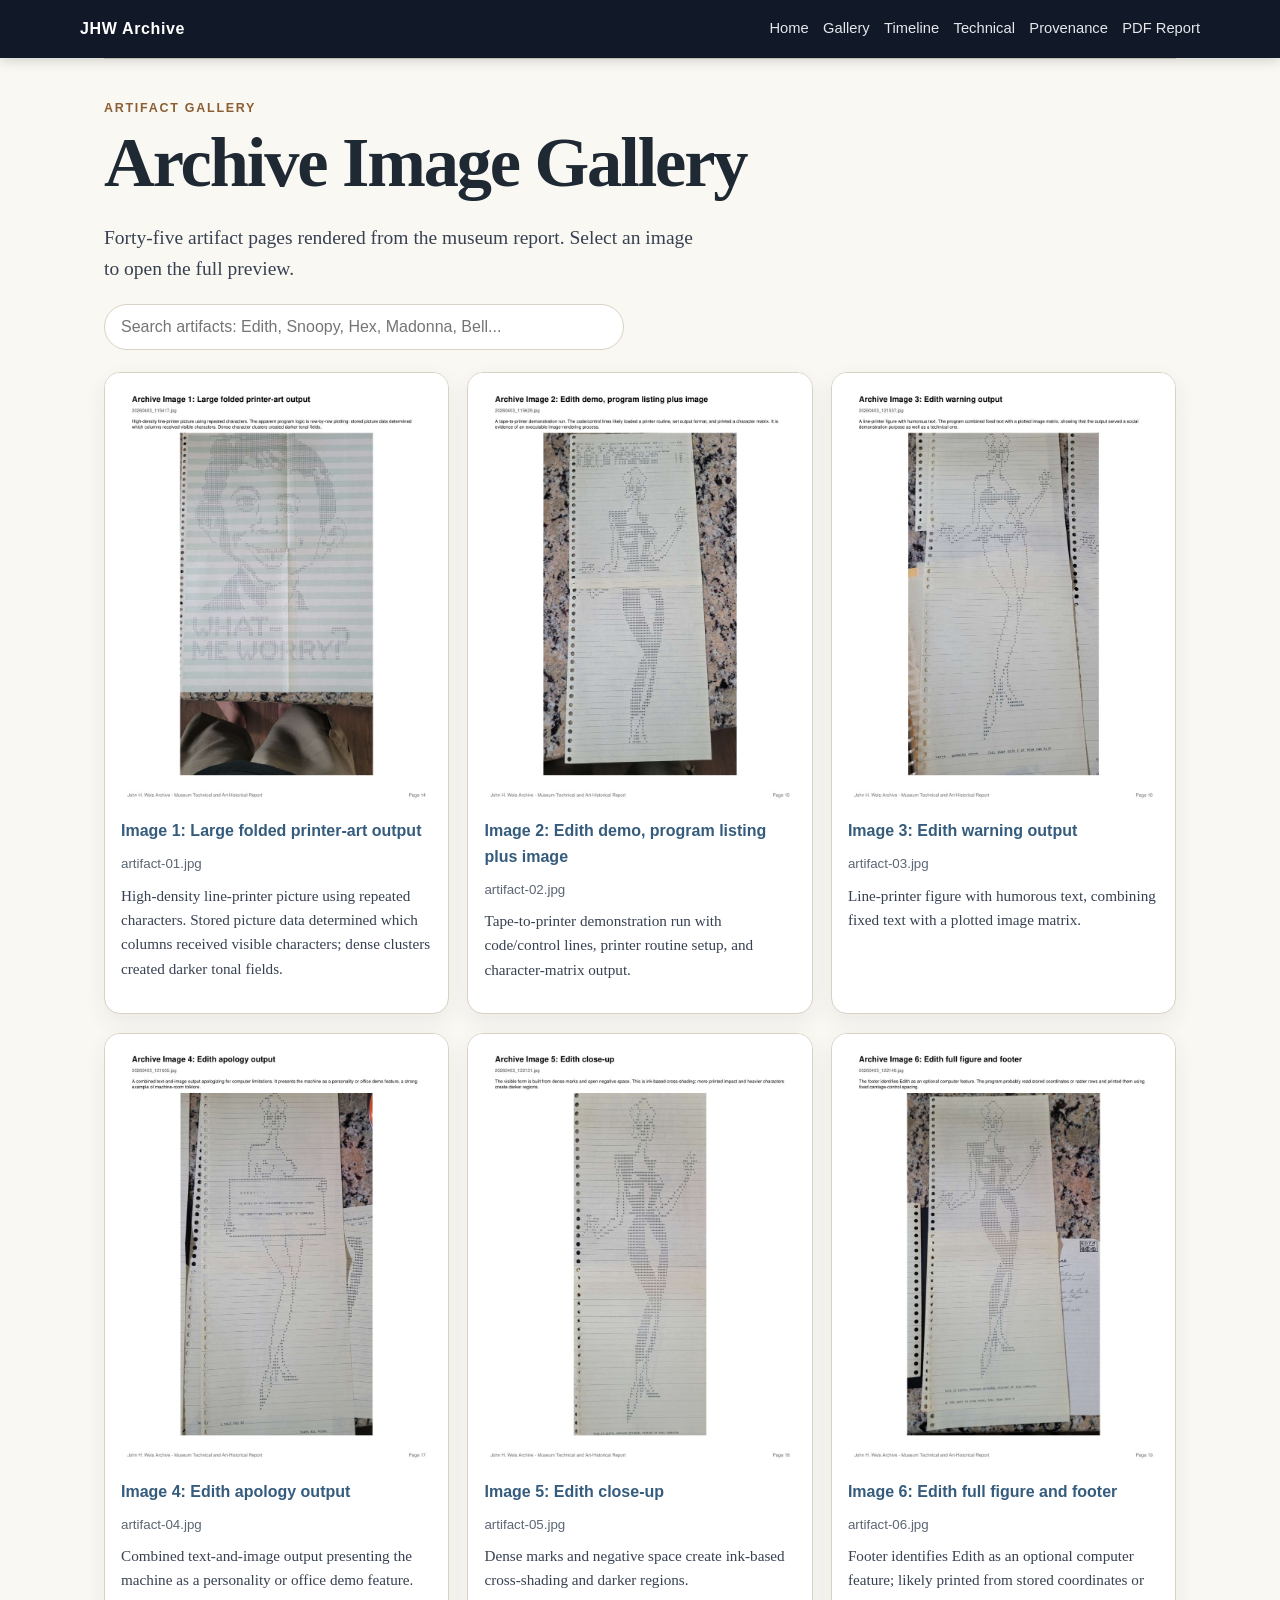
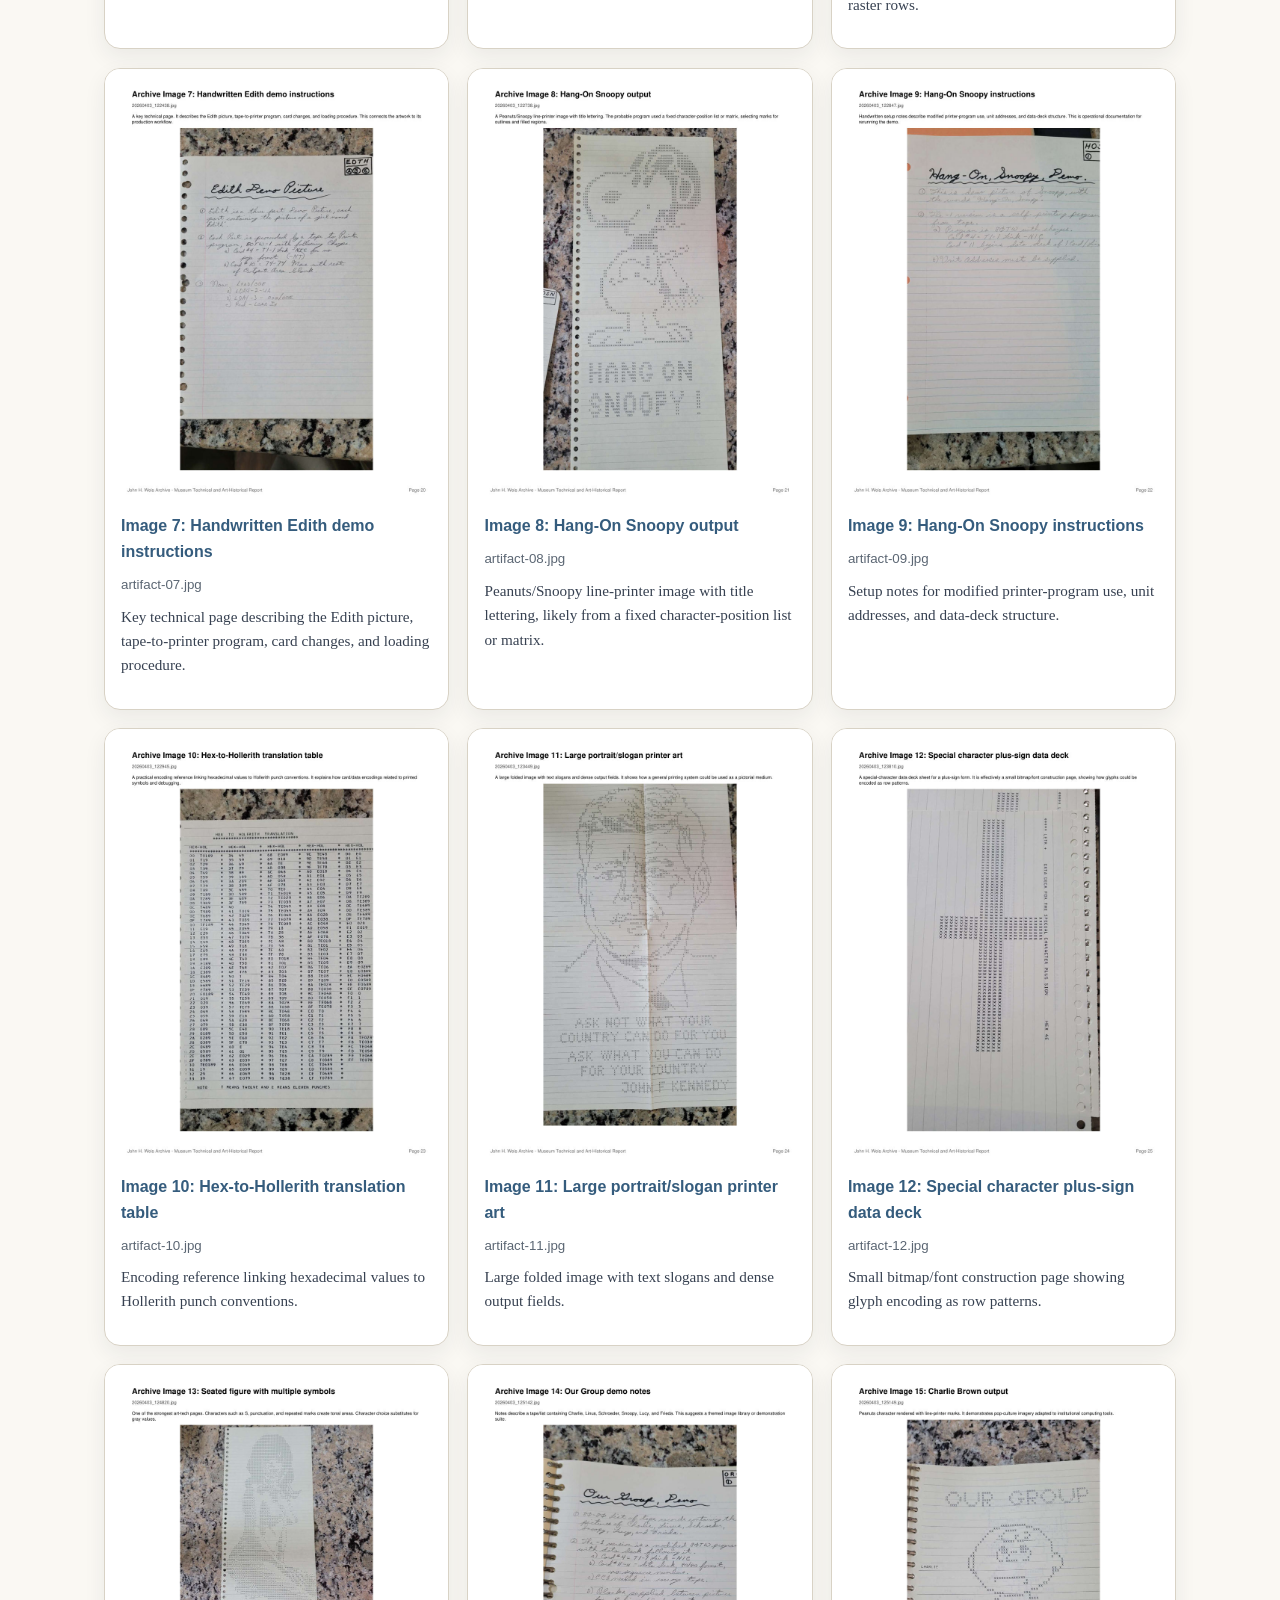
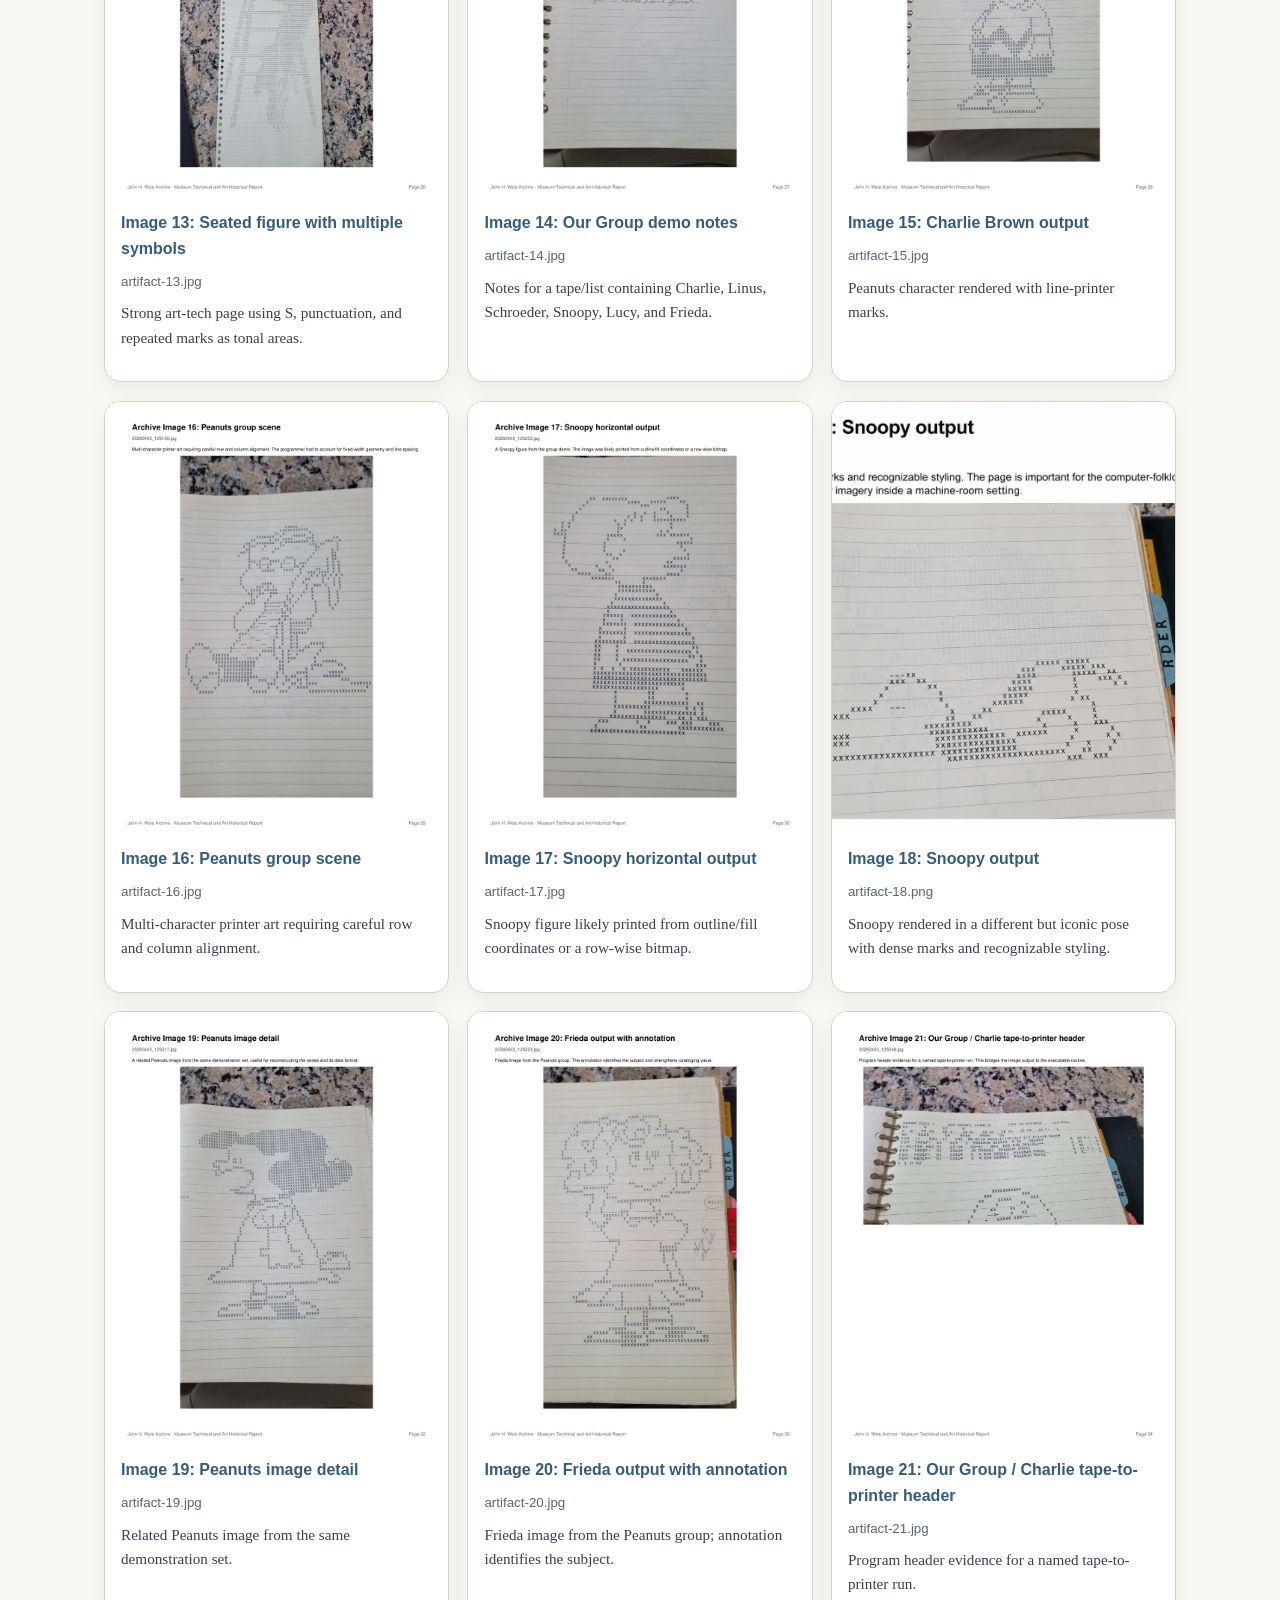
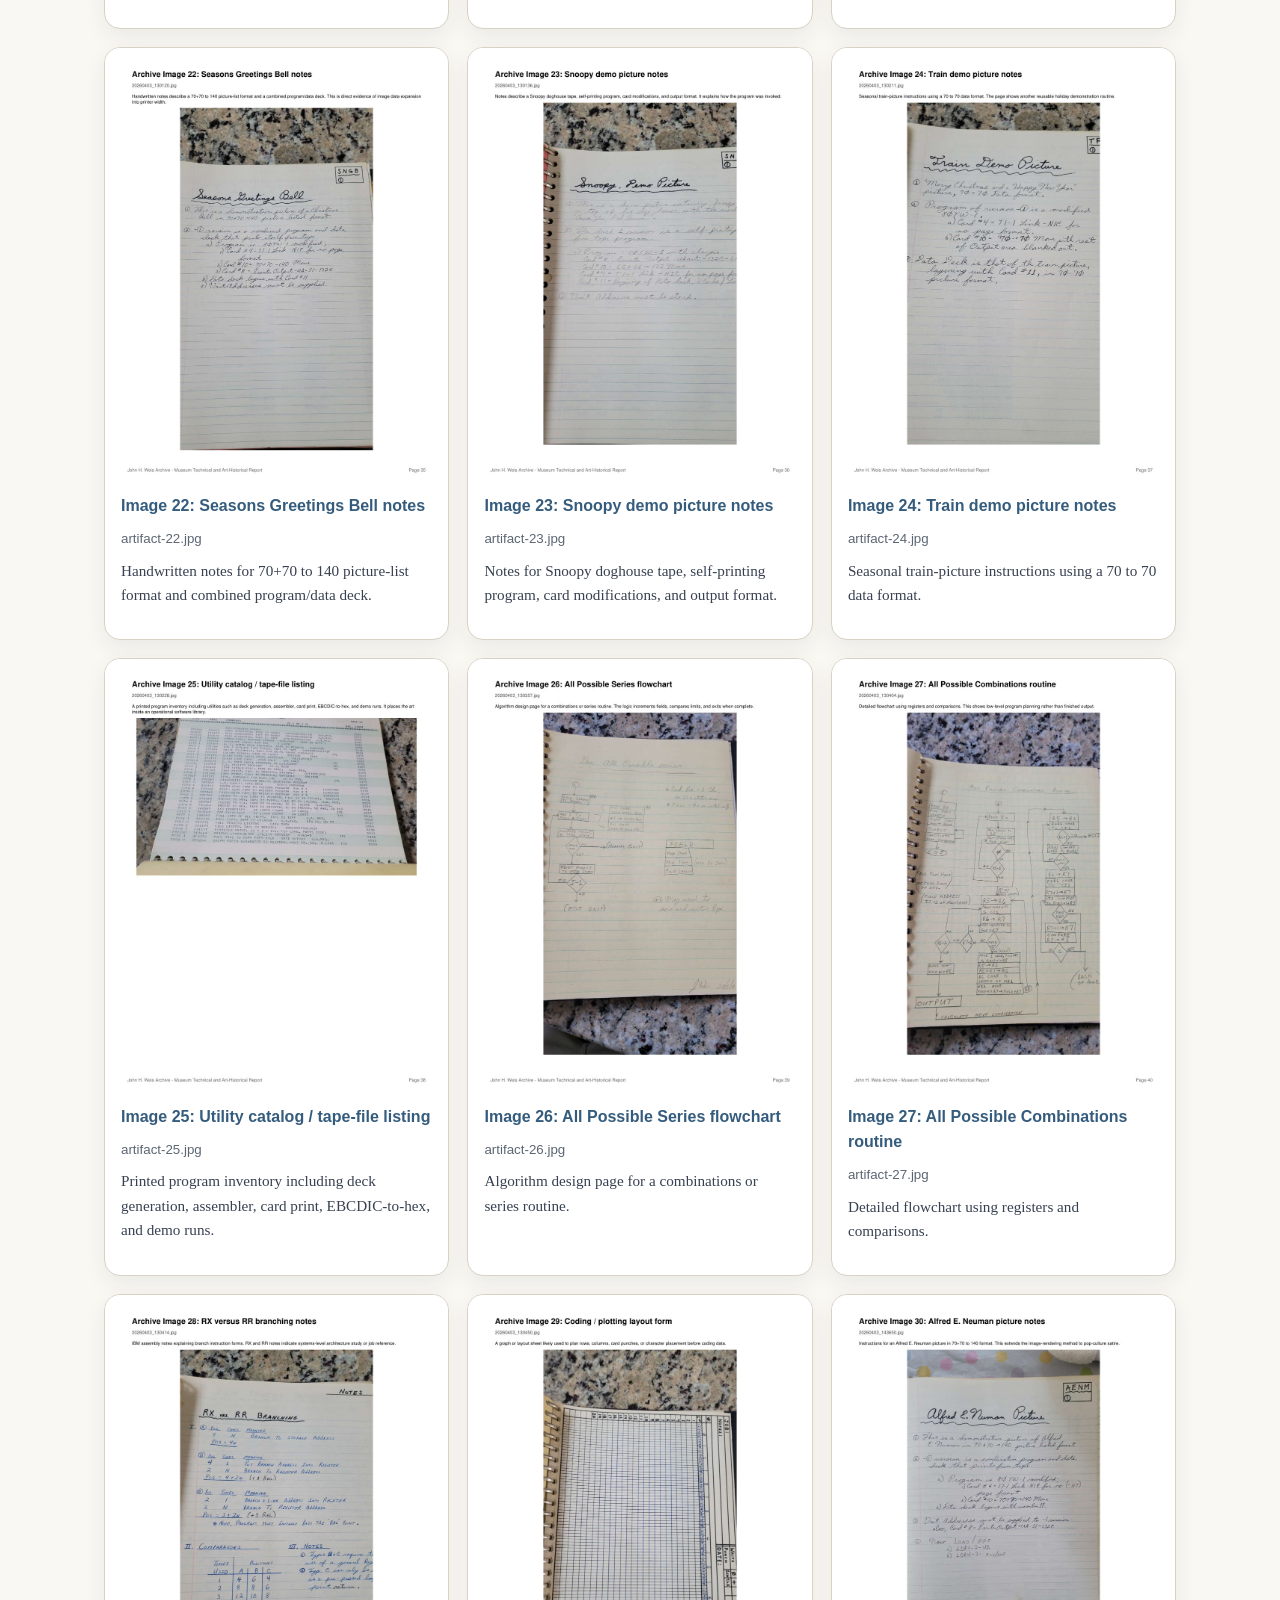
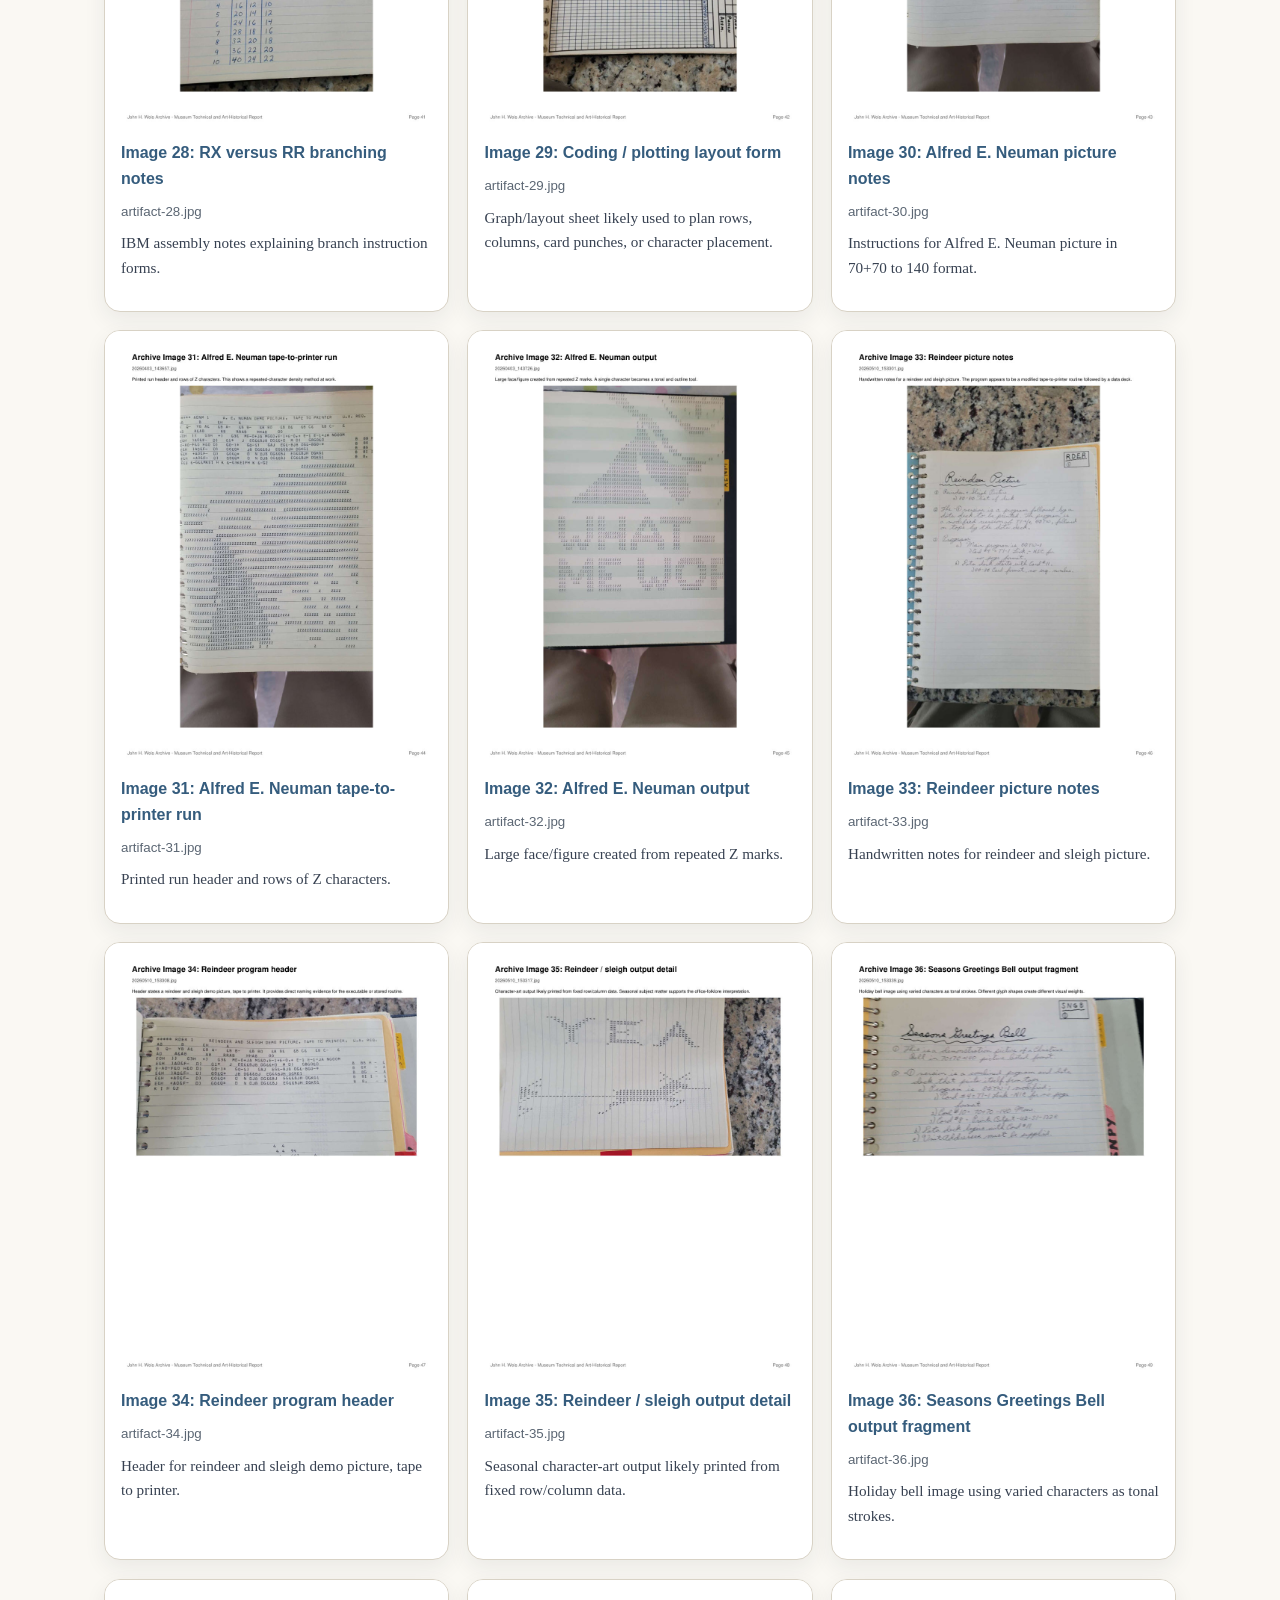
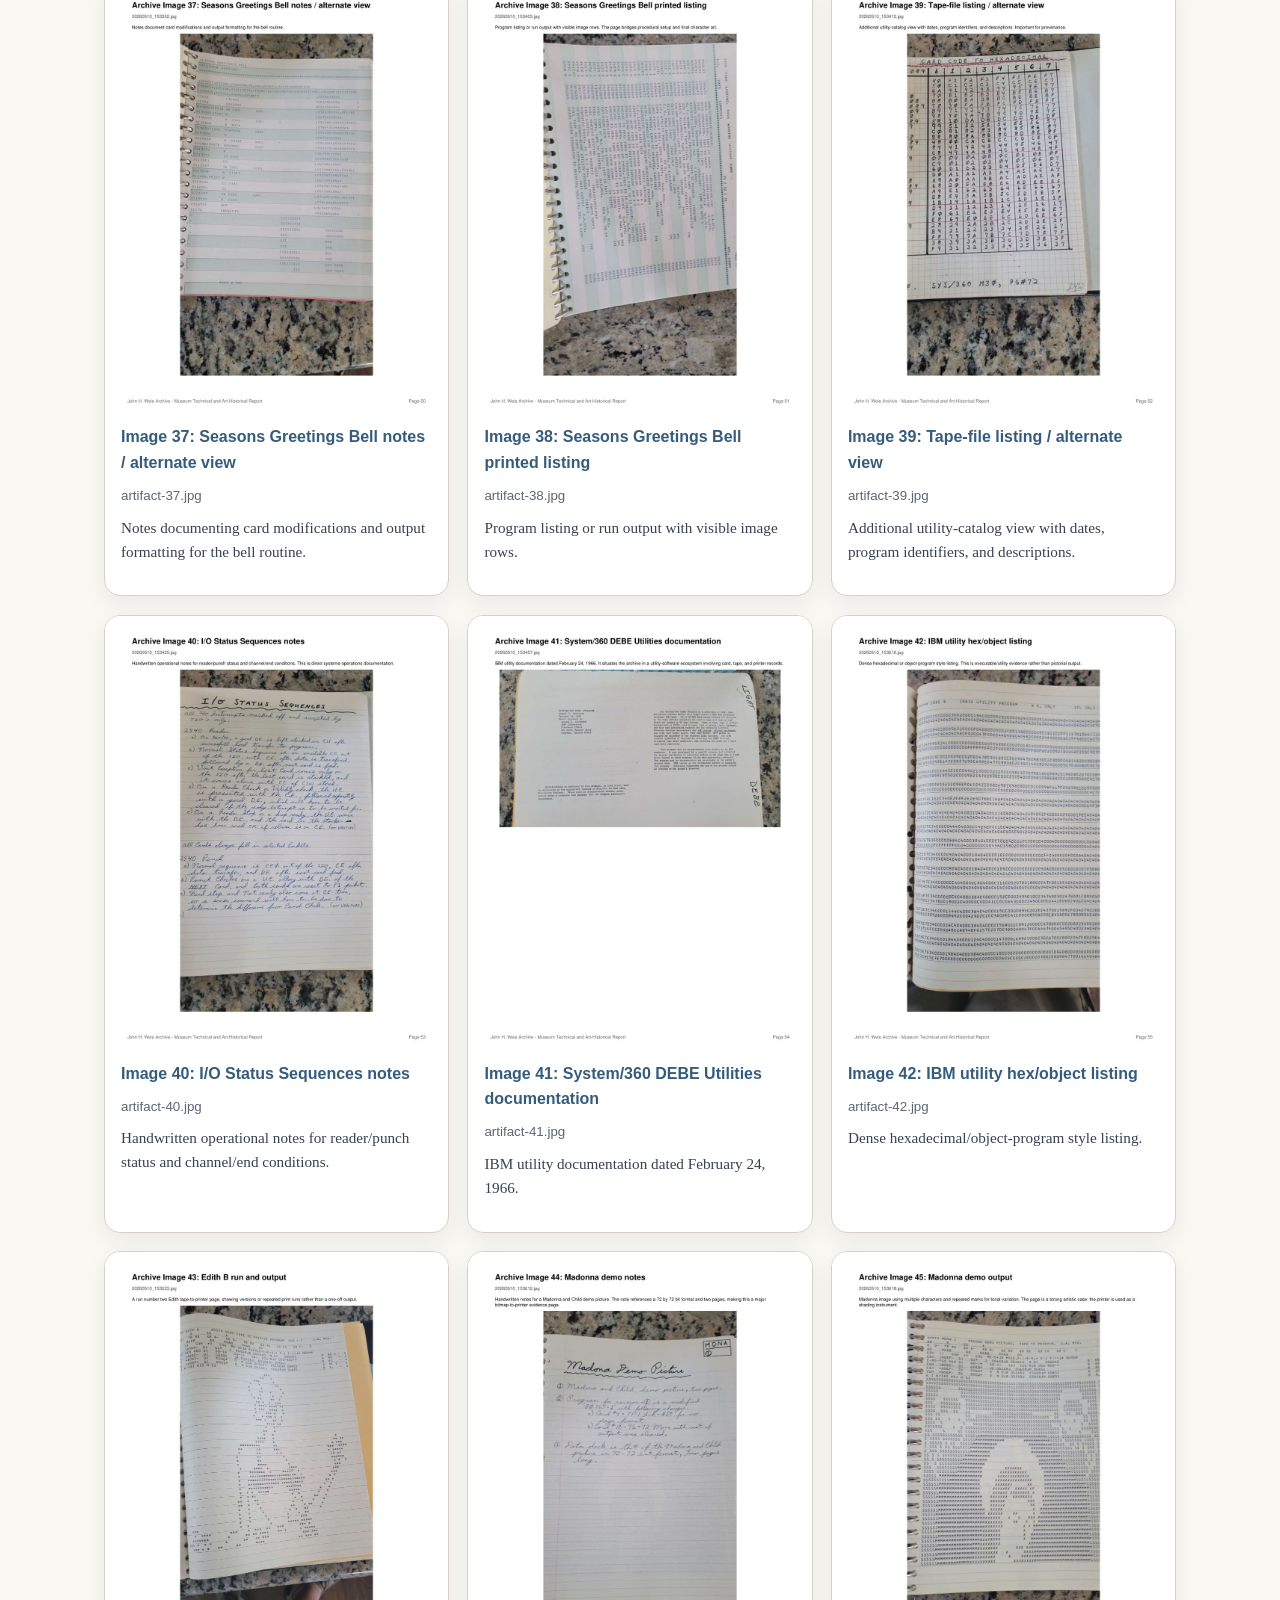
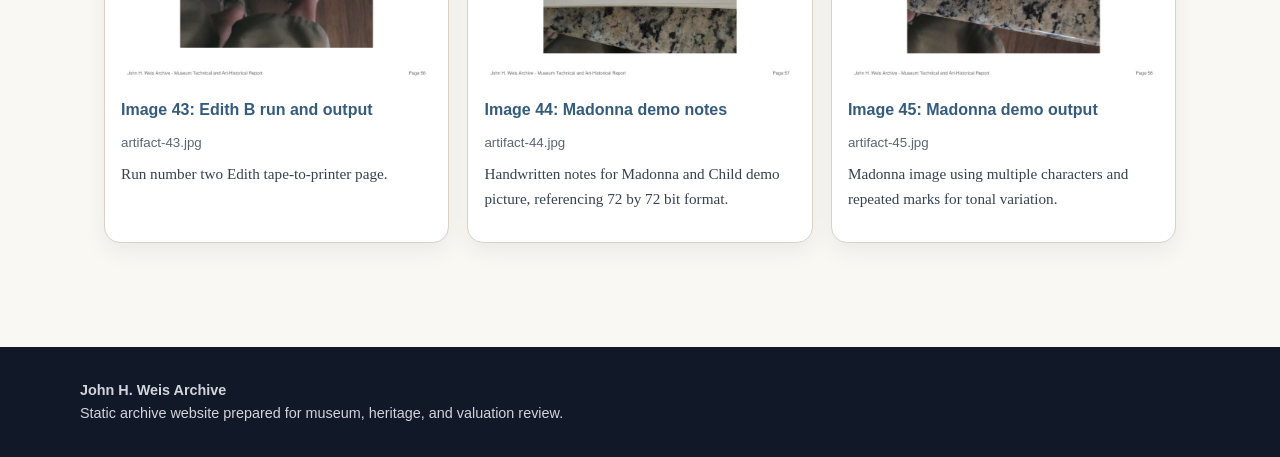
==== commit dcd2bc62: "Update gallery.html" ====
--- a/gallery.html
+++ b/gallery.html
@@ -148,7 +148,7 @@
     "num": 18,
     "title": "Snoopy output",
     "caption": "Snoopy rendered in a different but iconic pose with dense marks and recognizable styling.",
-    "image": "artifact-18.jpg"
+    "image": "artifact-18.png"
   },
   {
     "num": 19,
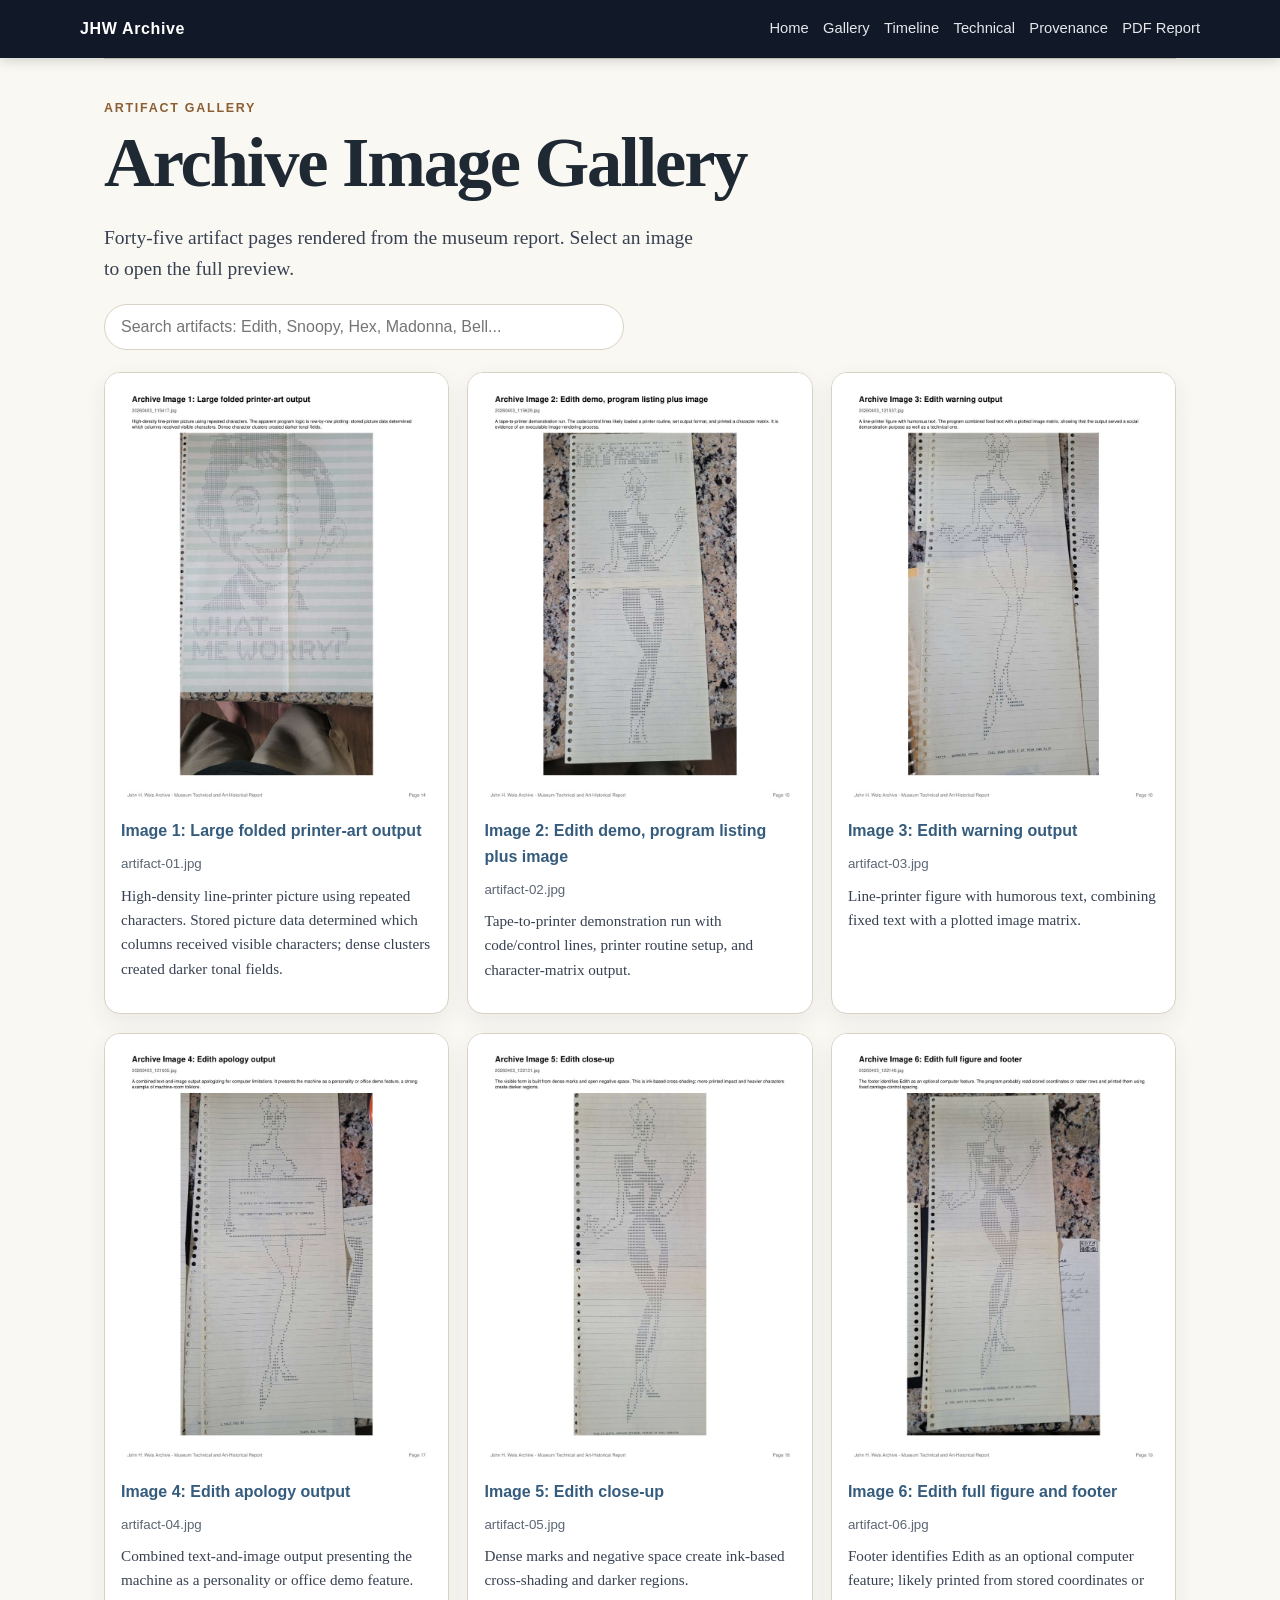
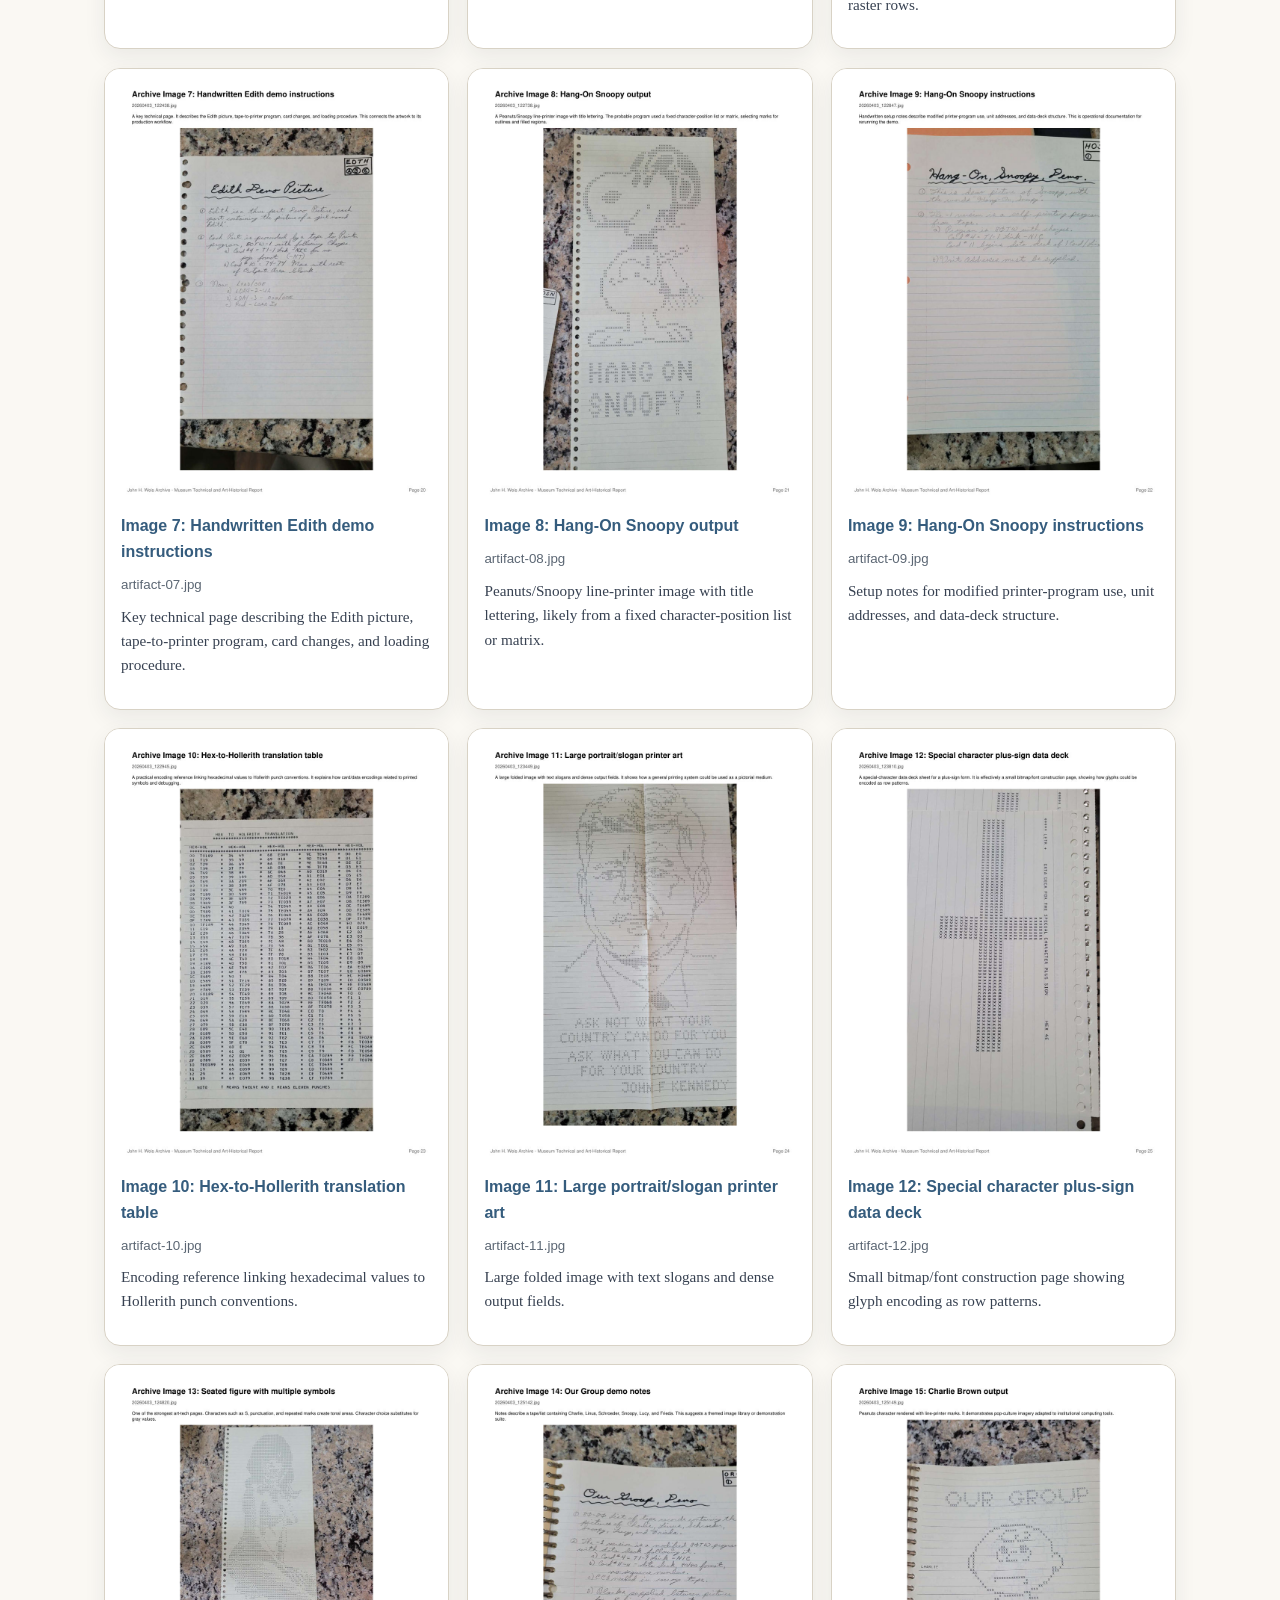
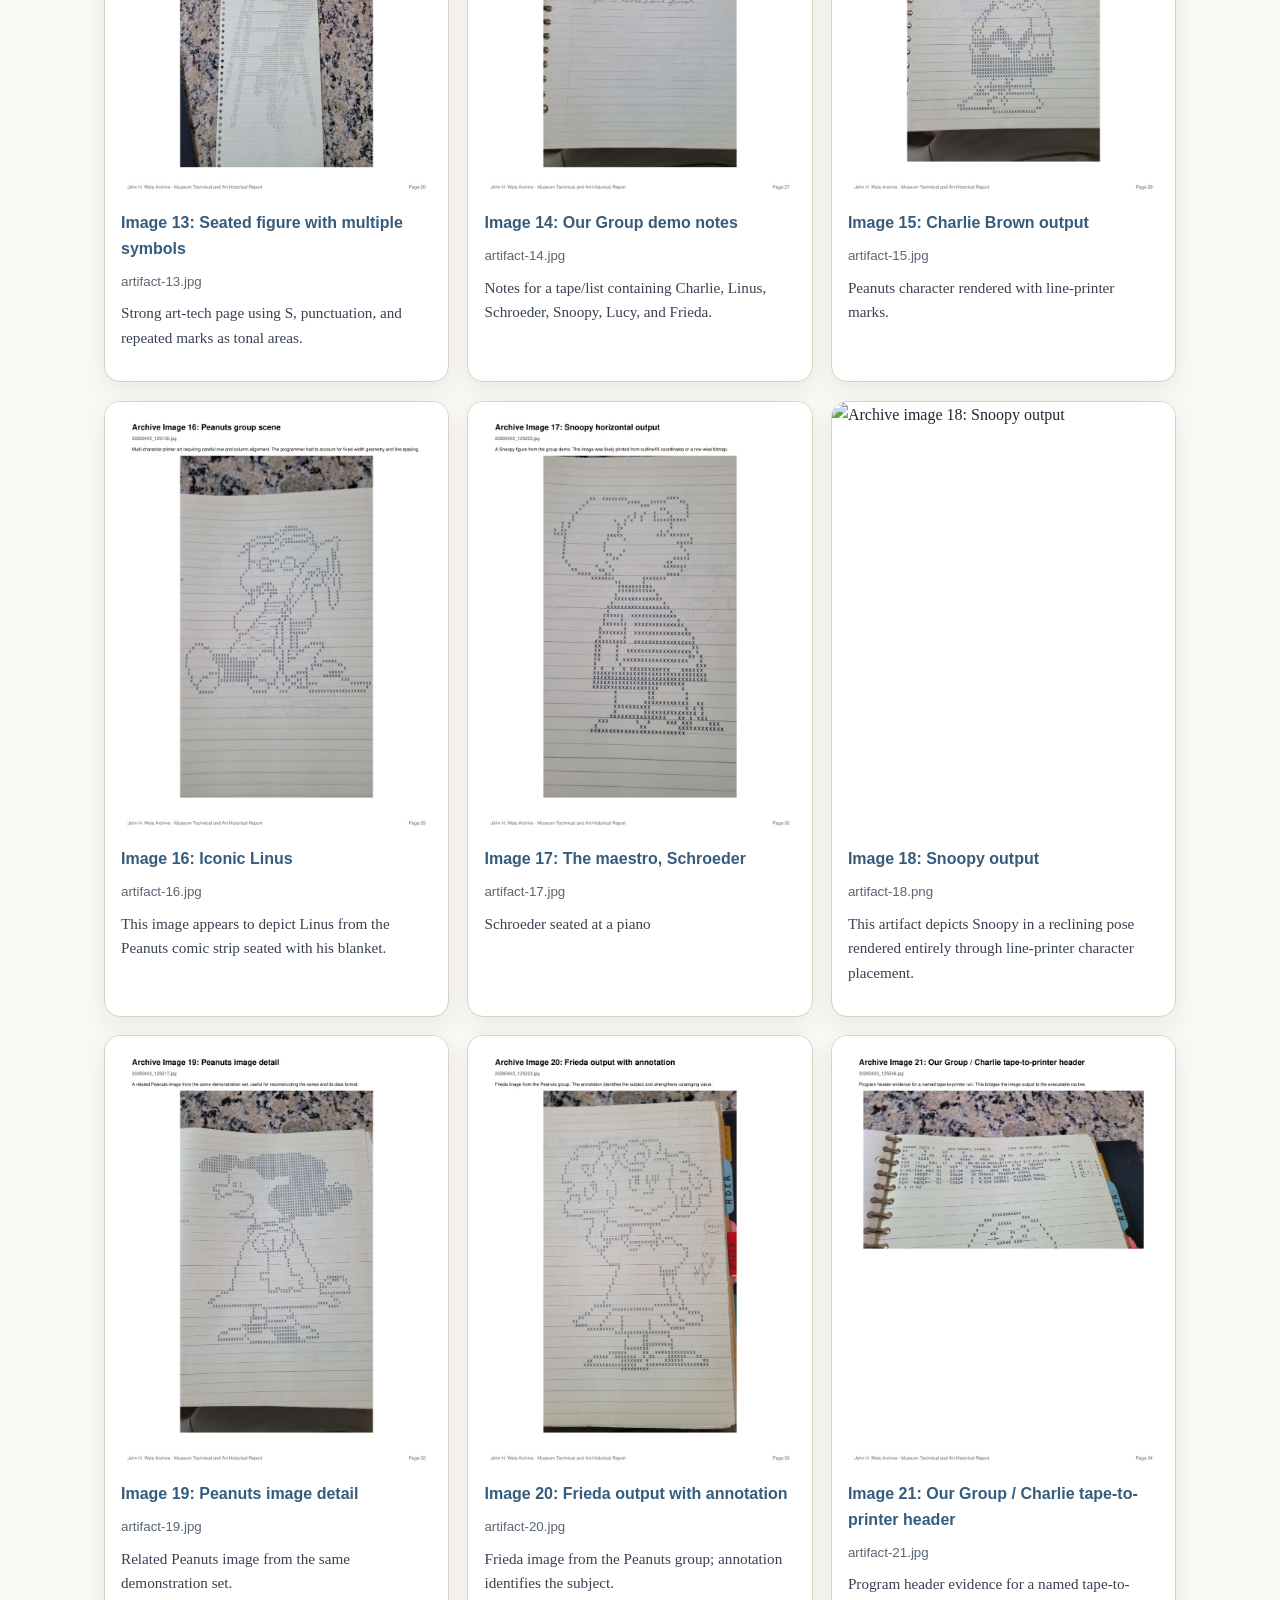
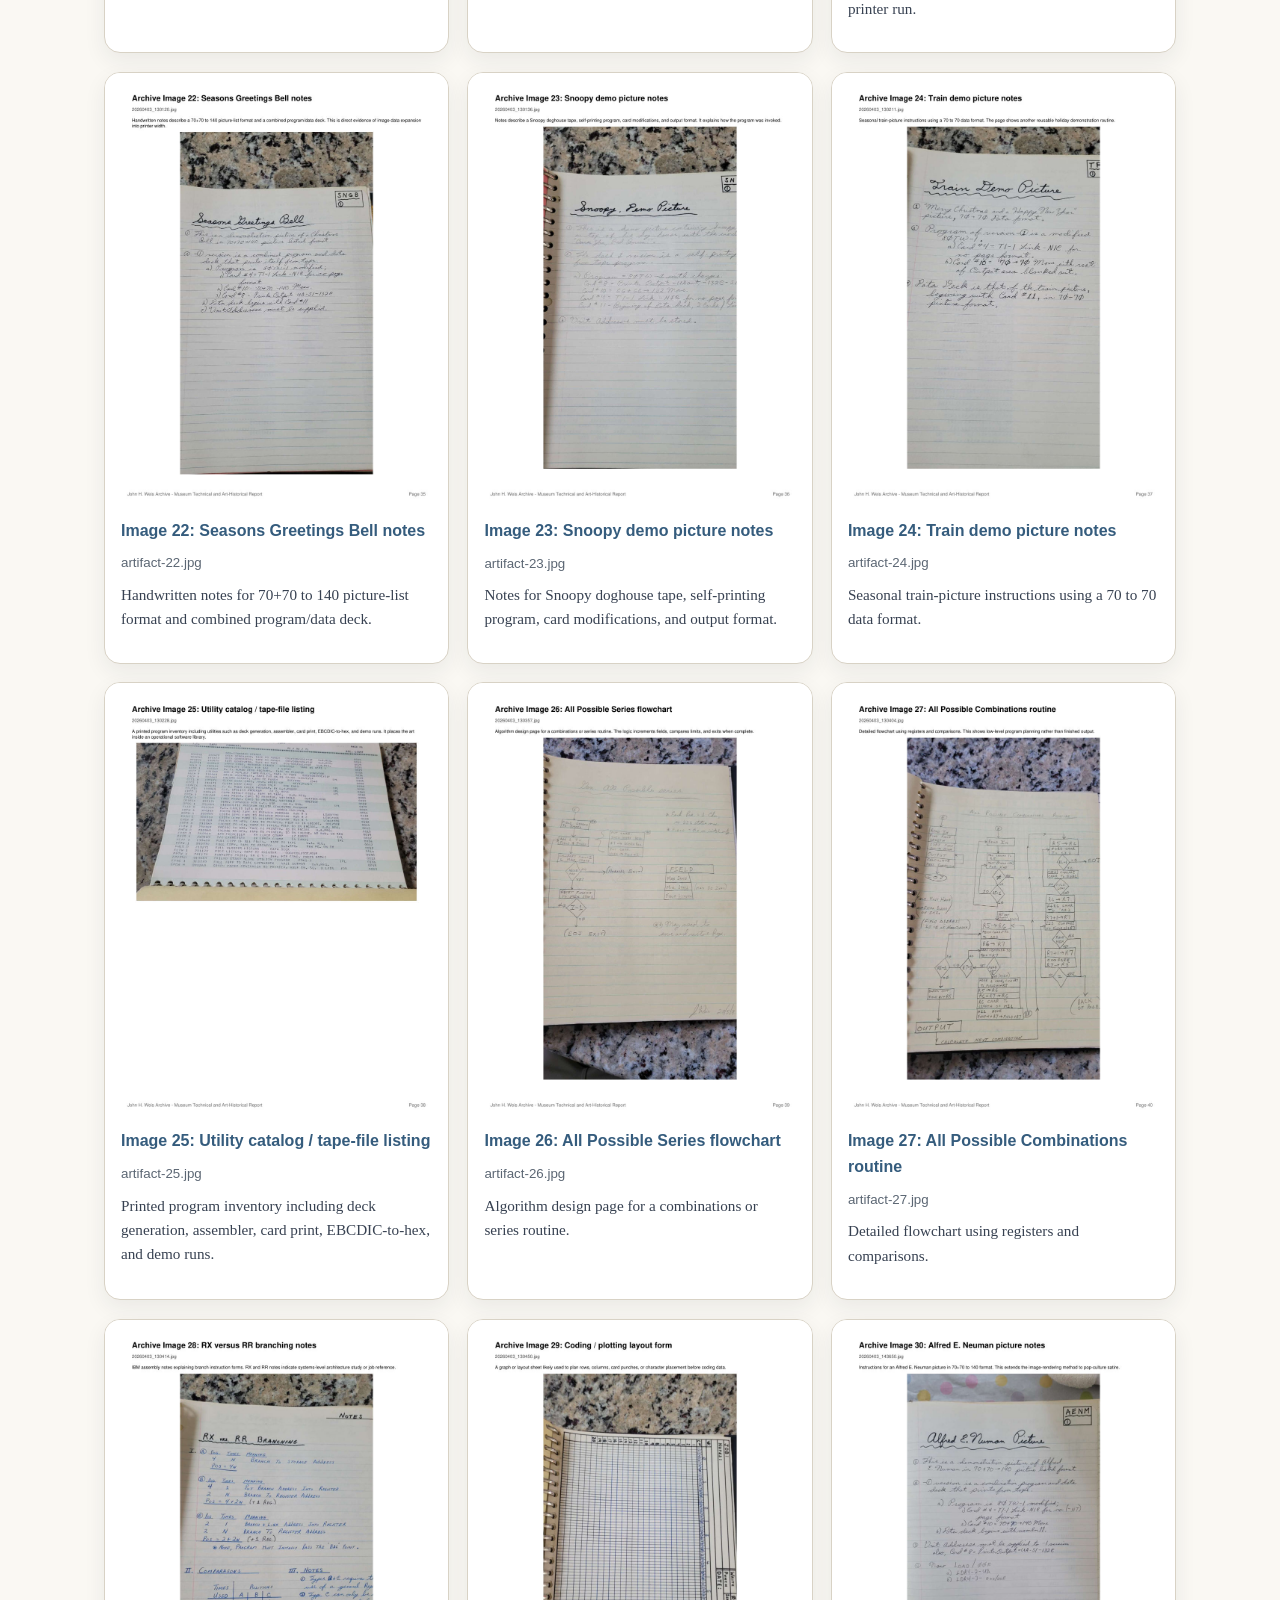
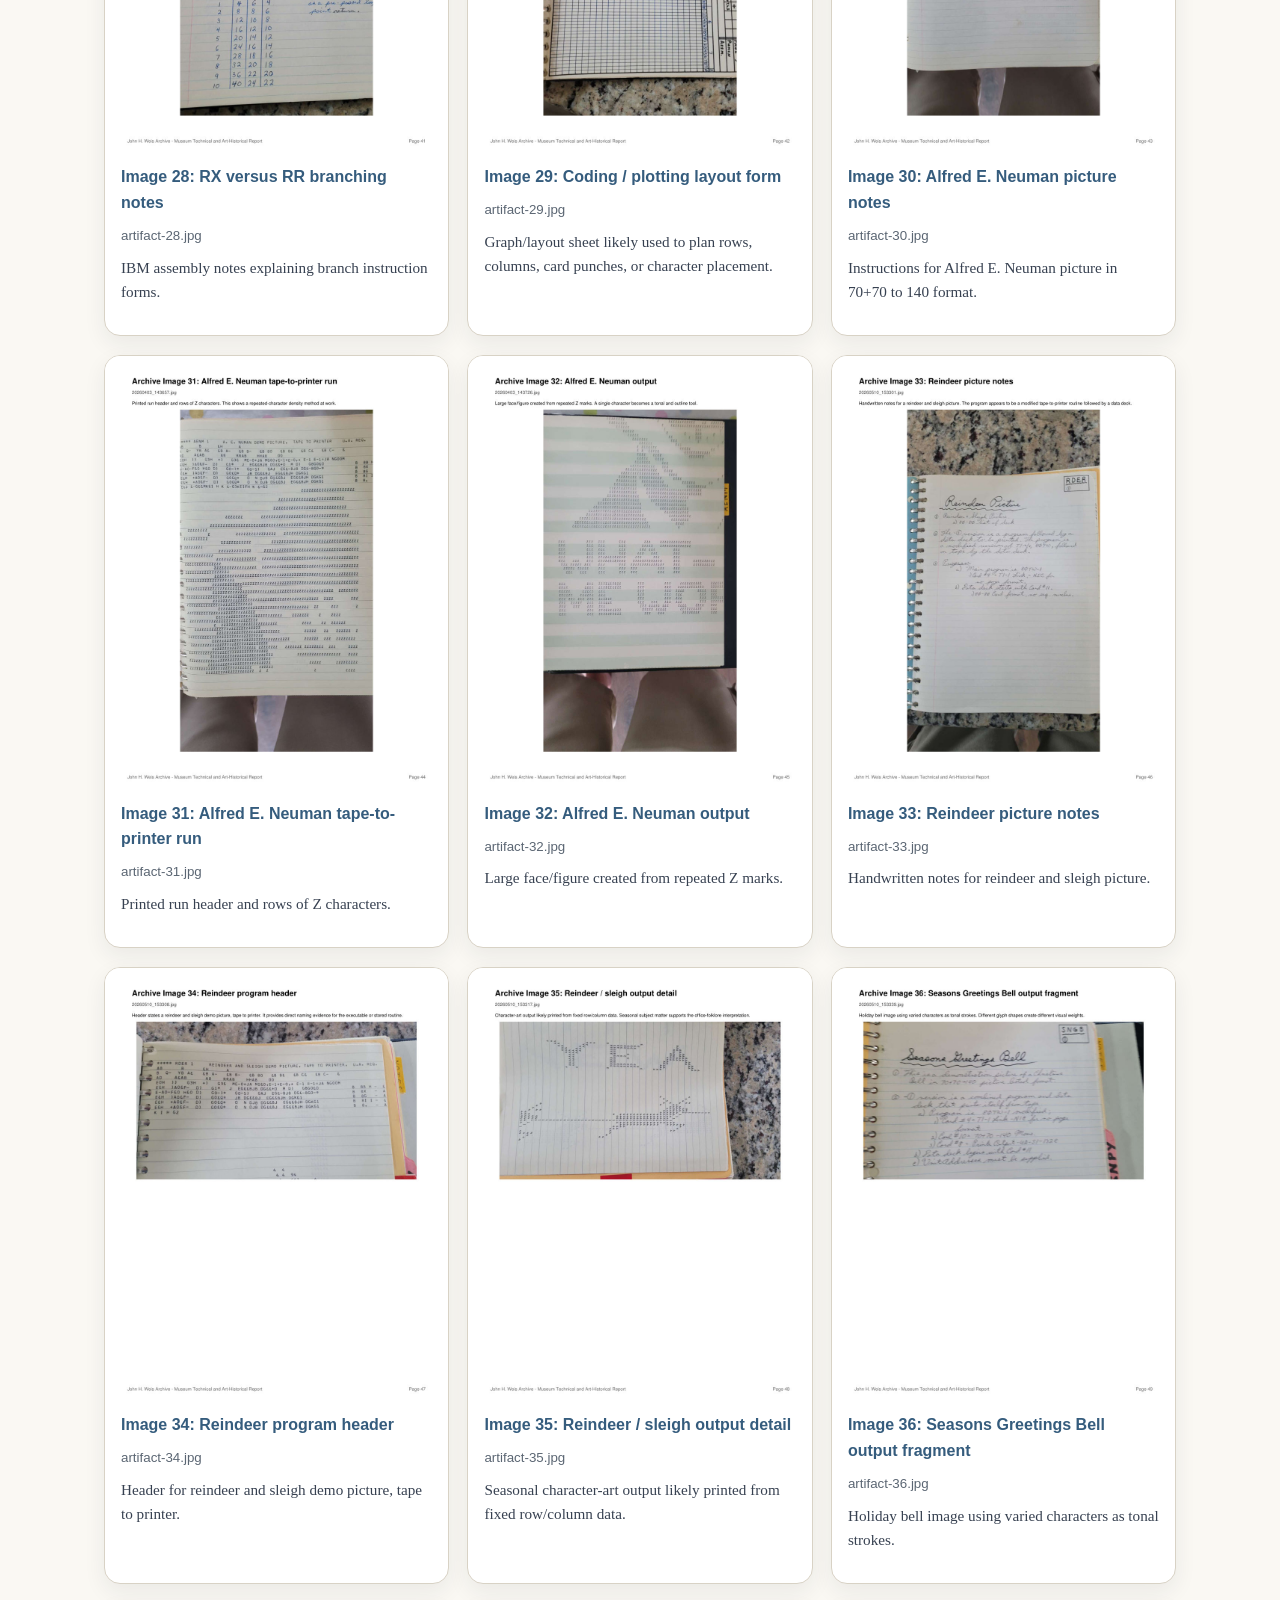
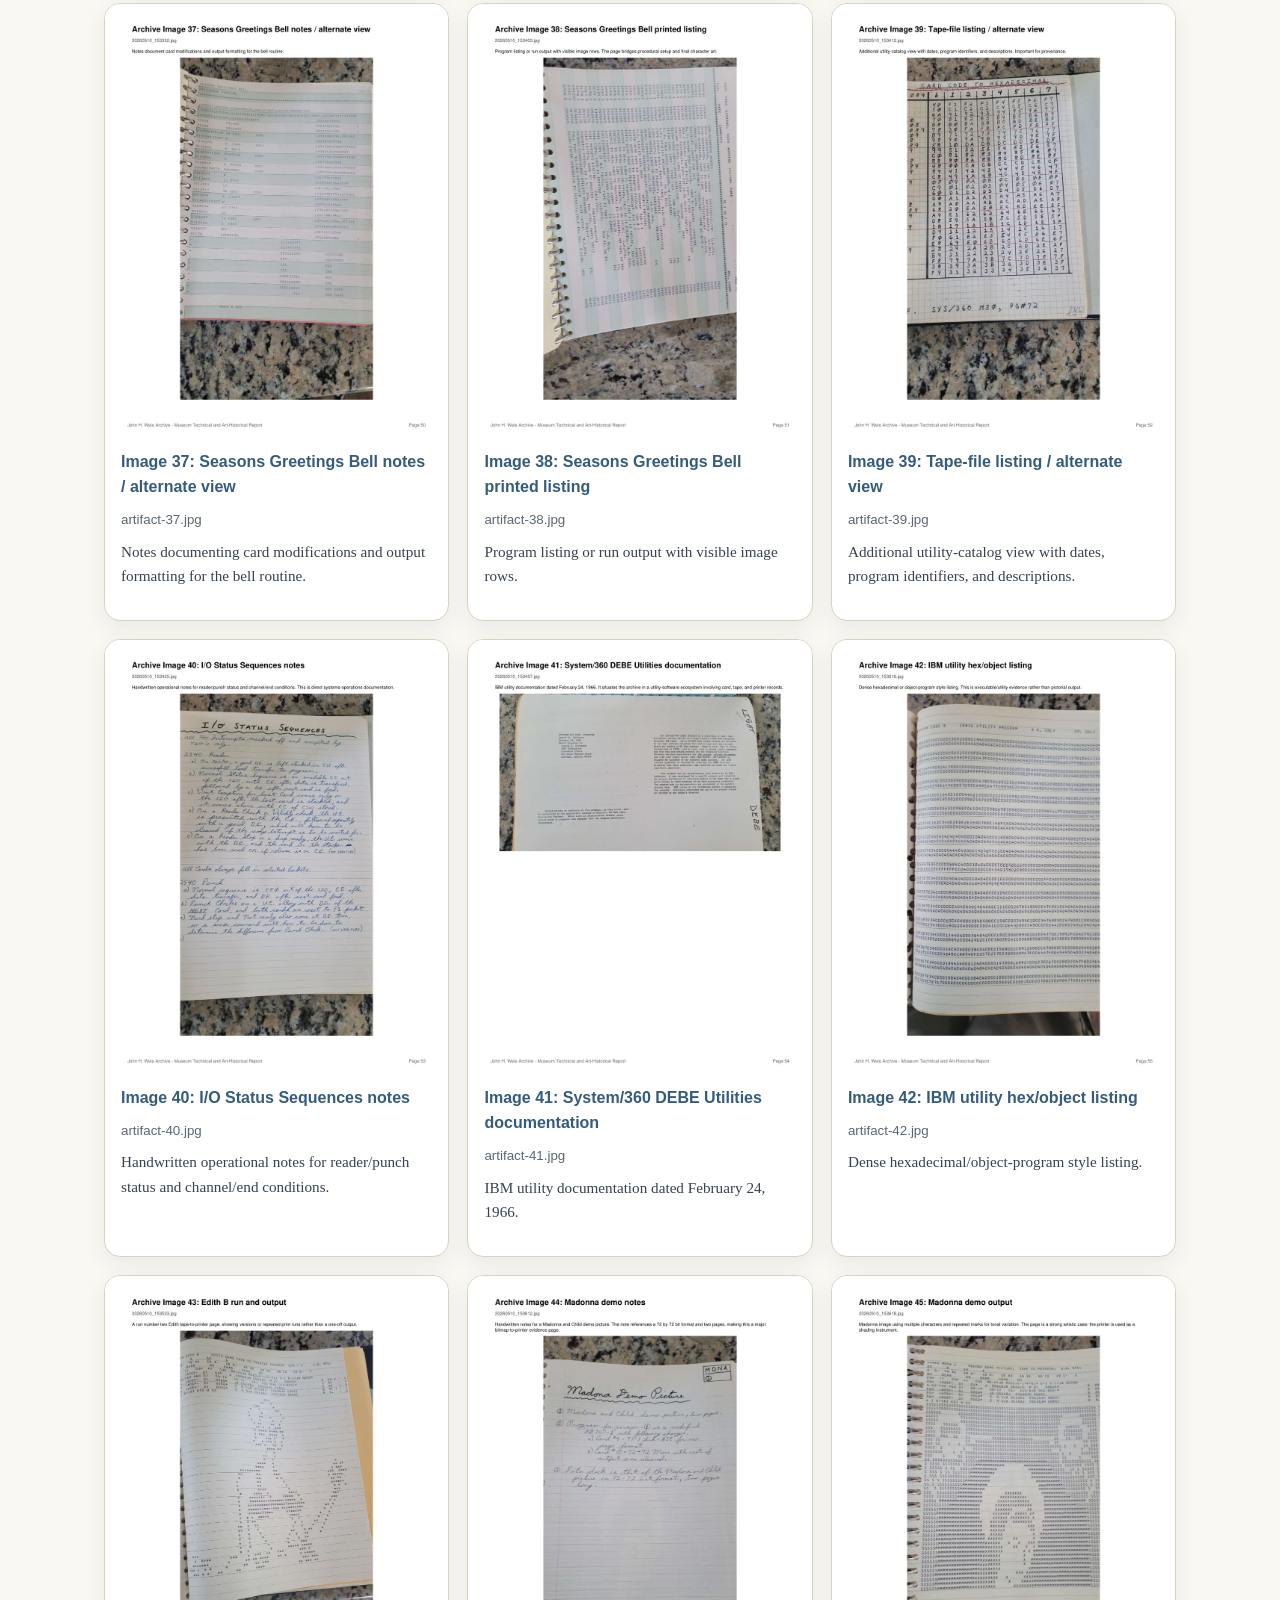
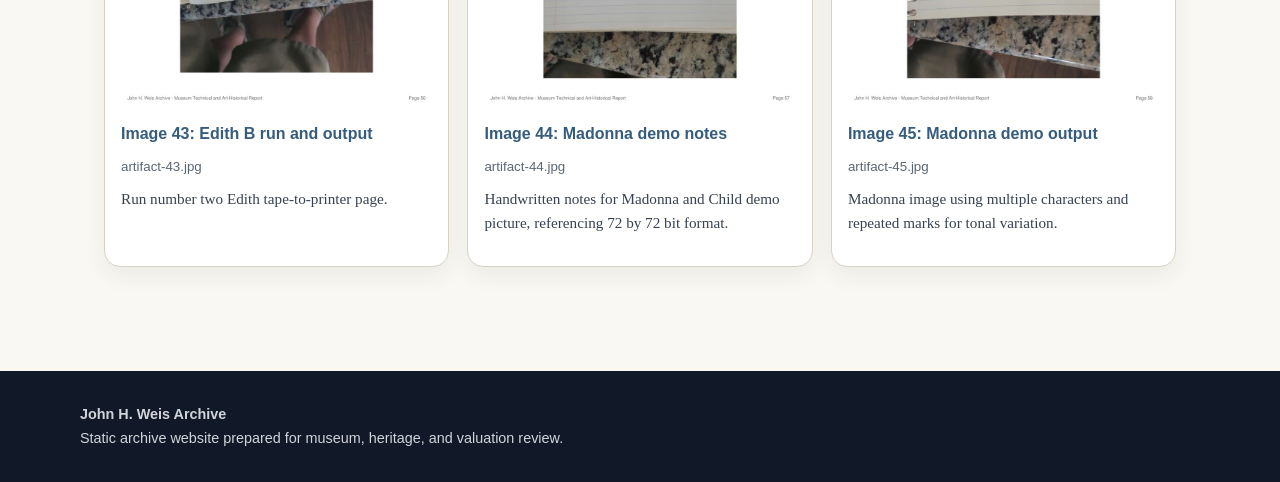
==== commit f4158fc9: "Update gallery.html" ====
--- a/gallery.html
+++ b/gallery.html
@@ -134,20 +134,20 @@
   },
   {
     "num": 16,
-    "title": "Peanuts group scene",
-    "caption": "Multi-character printer art requiring careful row and column alignment.",
+    "title": "Iconic Linus",
+    "caption": "This image appears to depict Linus from the Peanuts comic strip seated with his blanket.",
     "image": "artifact-16.jpg"
   },
   {
     "num": 17,
-    "title": "Snoopy horizontal output",
-    "caption": "Snoopy figure likely printed from outline/fill coordinates or a row-wise bitmap.",
+    "title": "The maestro, Schroeder",
+    "caption": "Schroeder seated at a piano",
     "image": "artifact-17.jpg"
   },
   {
     "num": 18,
     "title": "Snoopy output",
-    "caption": "Snoopy rendered in a different but iconic pose with dense marks and recognizable styling.",
+    "caption": "This artifact depicts Snoopy in a reclining pose rendered entirely through line-printer character placement.",
     "image": "artifact-18.png"
   },
   {
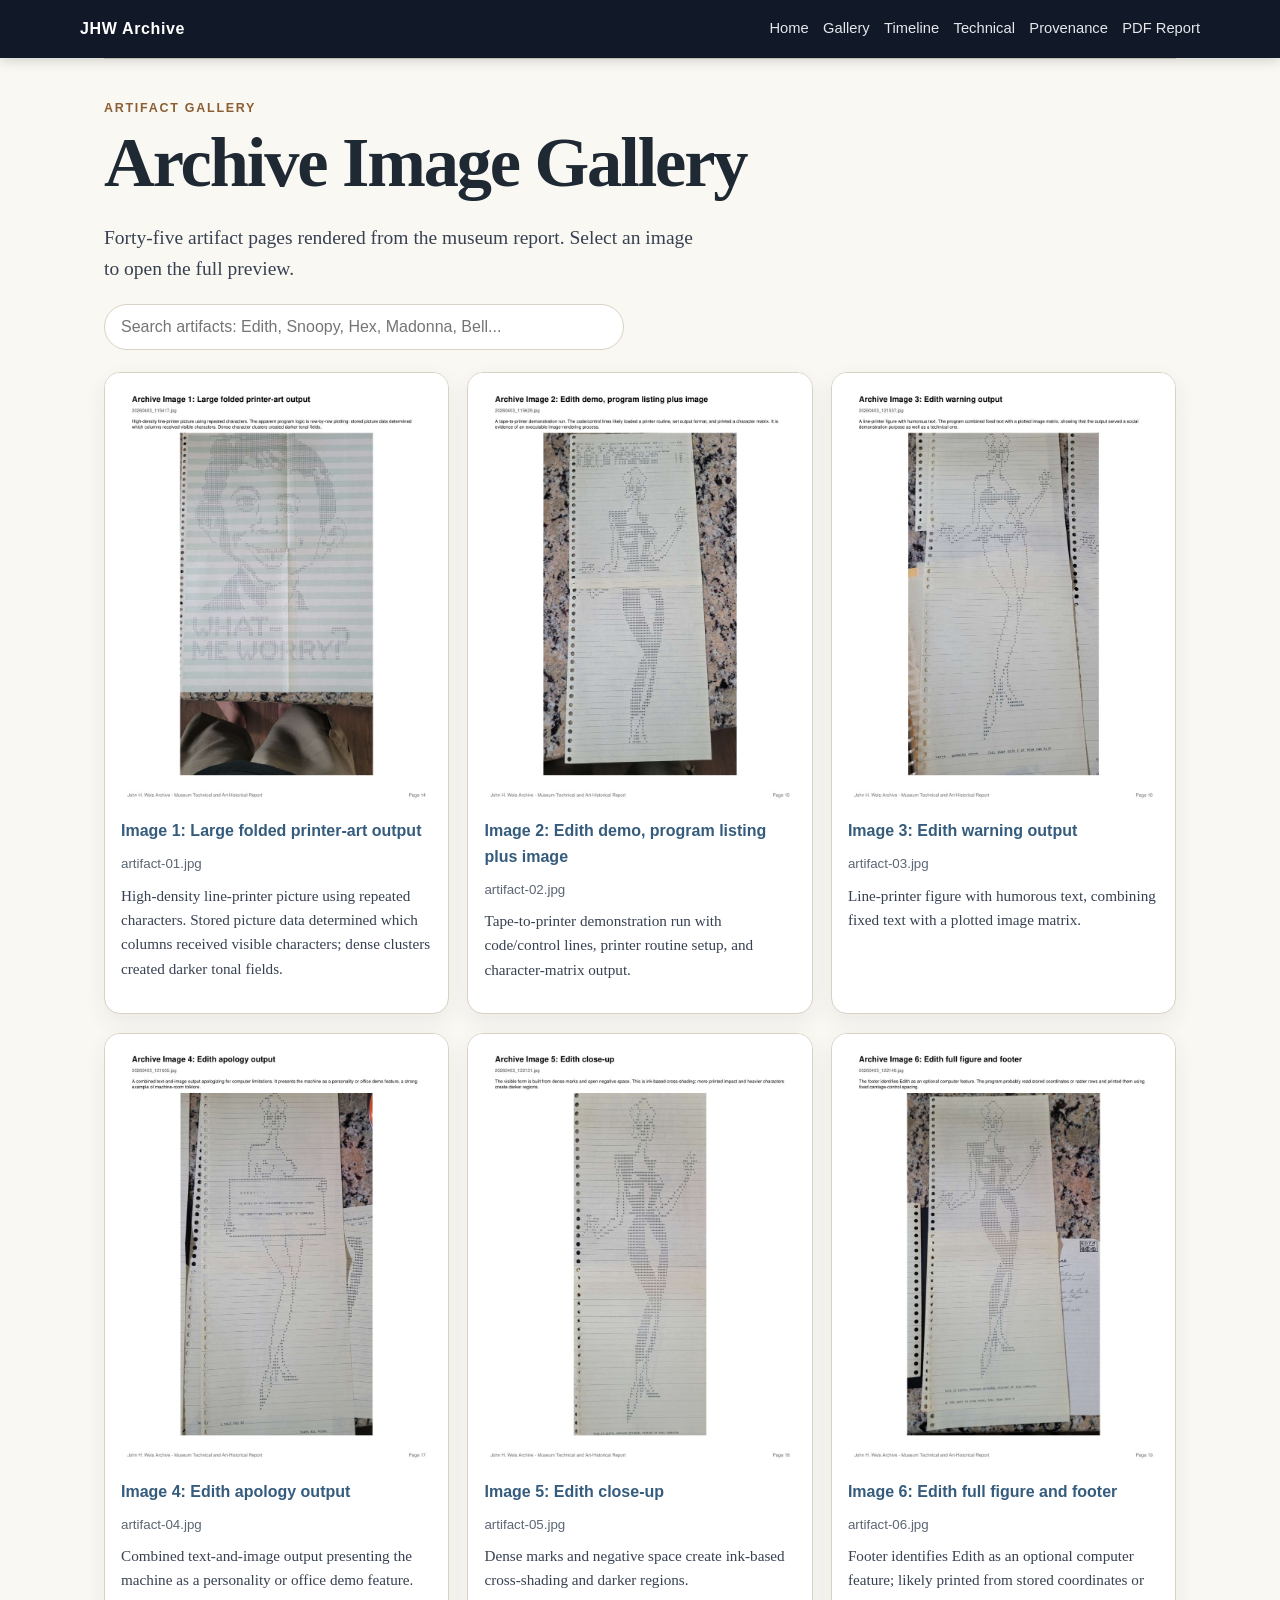
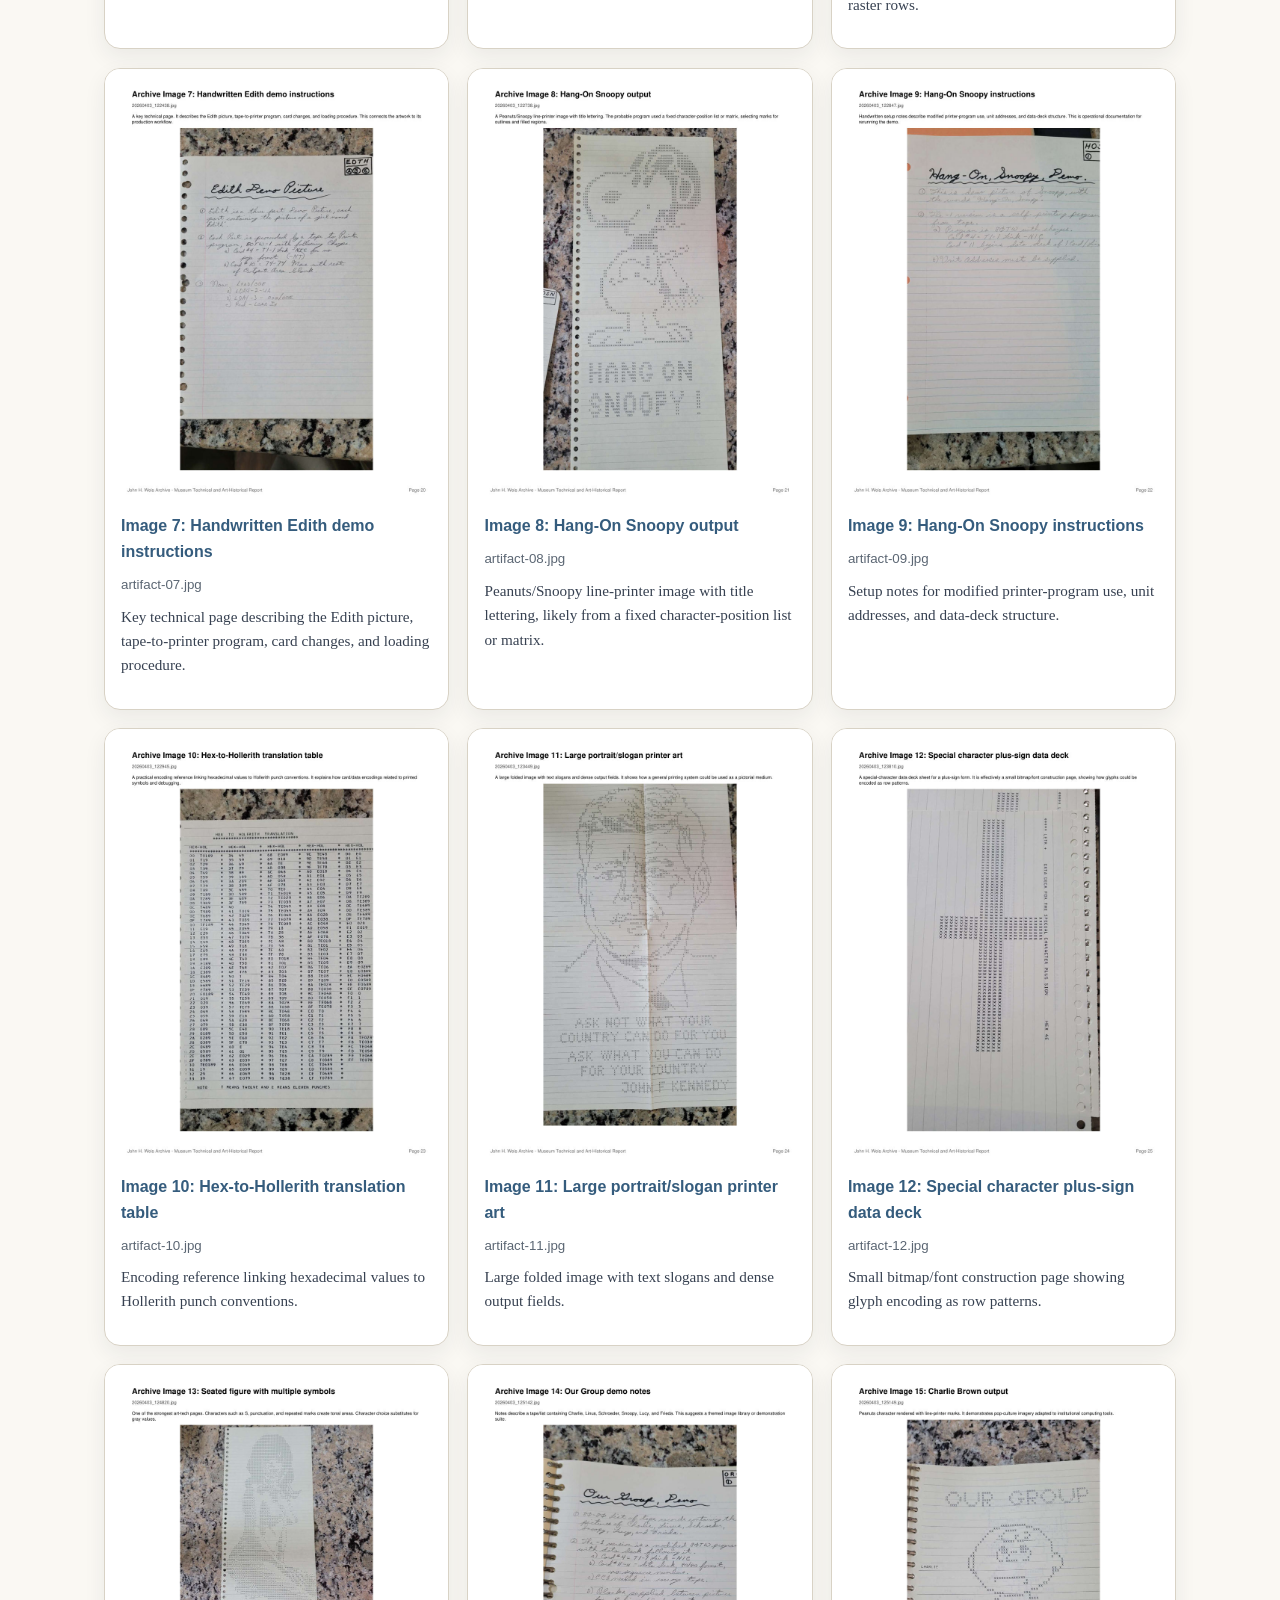
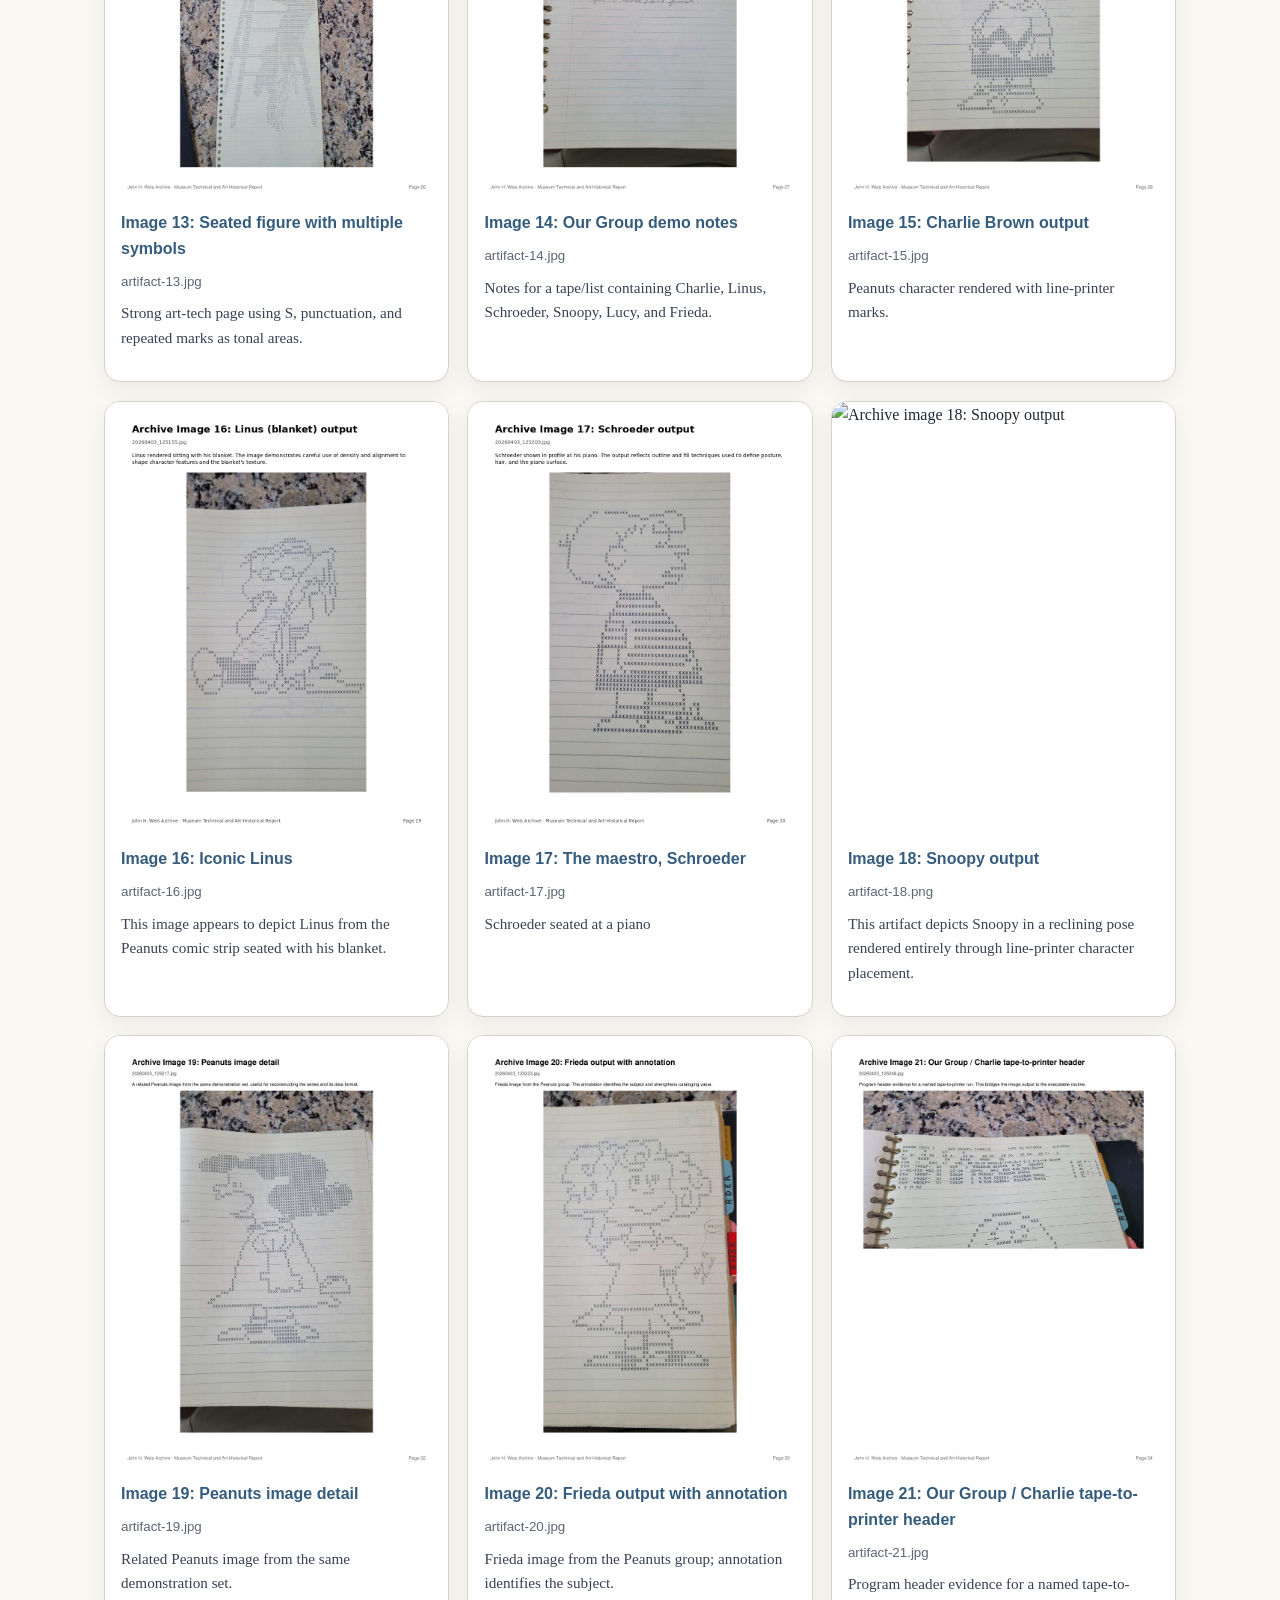
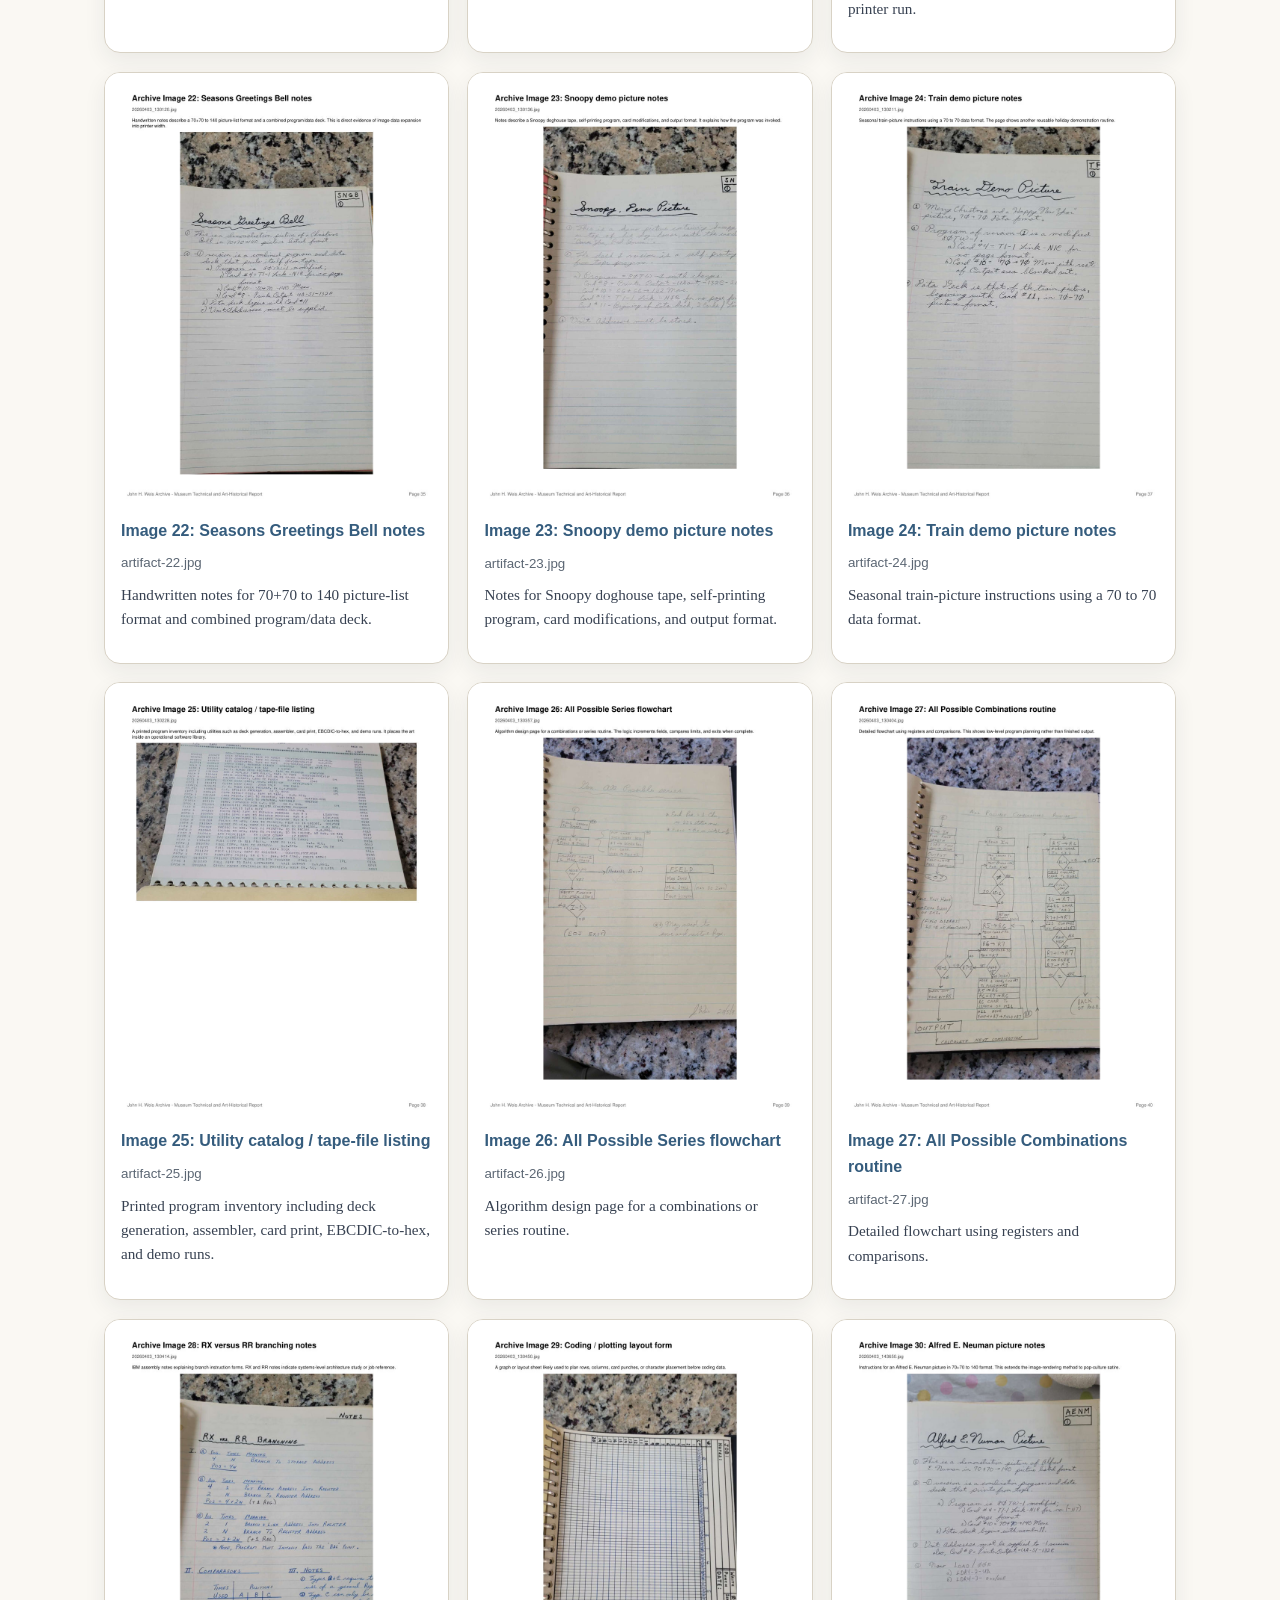
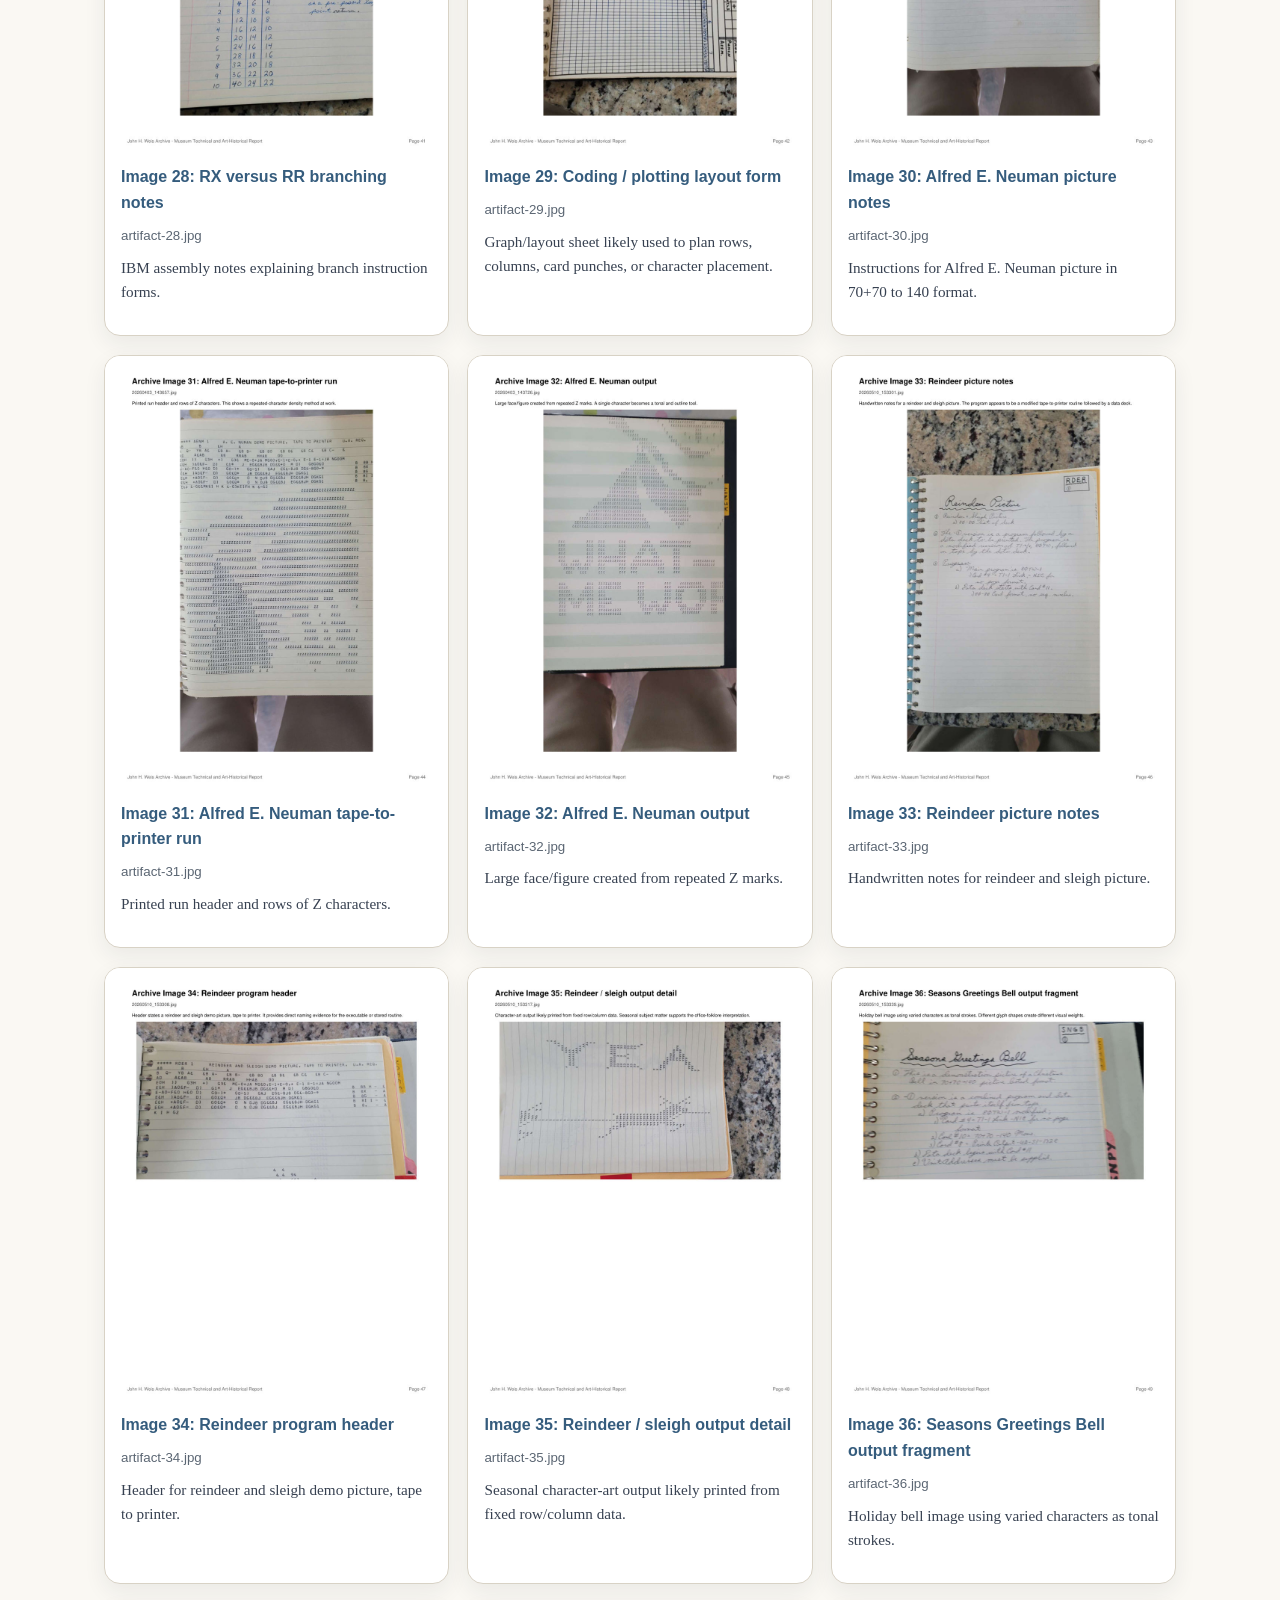
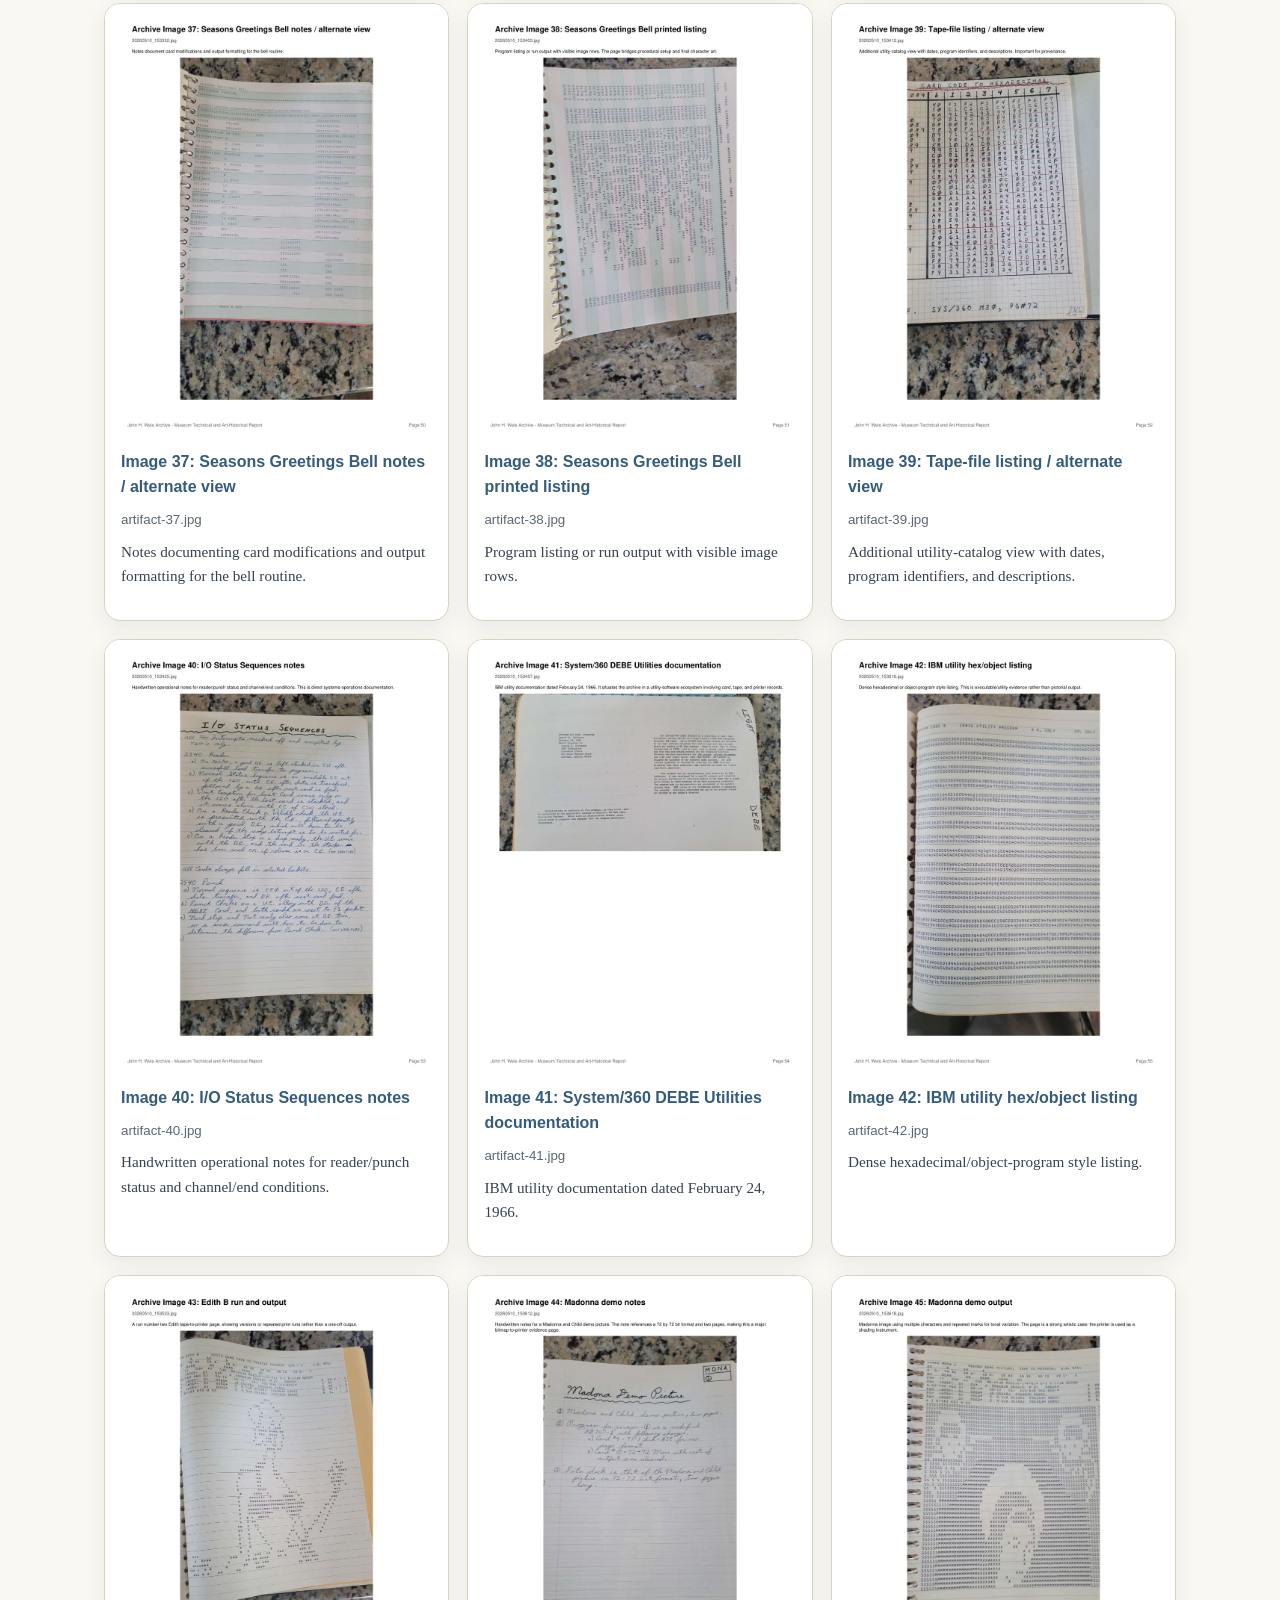
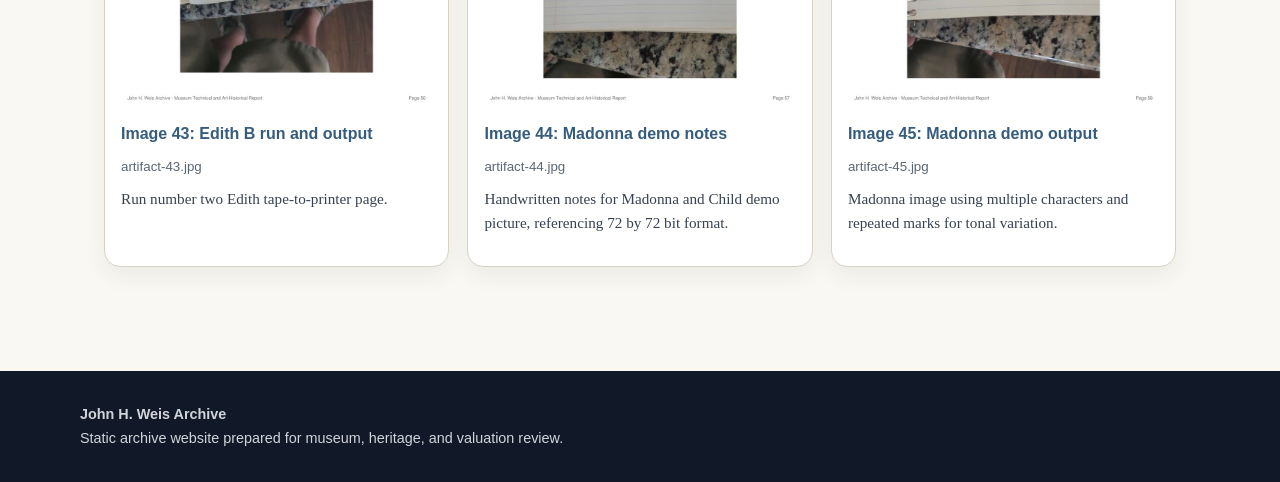
==== commit cfec7b65: "Update gallery.html" ====
--- a/gallery.html
+++ b/gallery.html
@@ -16,7 +16,7 @@
       <a href="timeline.html">Timeline</a>
       <a href="technical.html">Technical</a>
       <a href="provenance.html">Provenance</a>
-      <a href="downloads/John_H_Weis_Final_Museum_Technical_Art_Report.pdf">PDF Report</a>
+      <a href="John_H_Weis_Final_Museum_Technical_Art_Report.pdf">PDF Report</a>
     </nav>
   </div>
 </header>
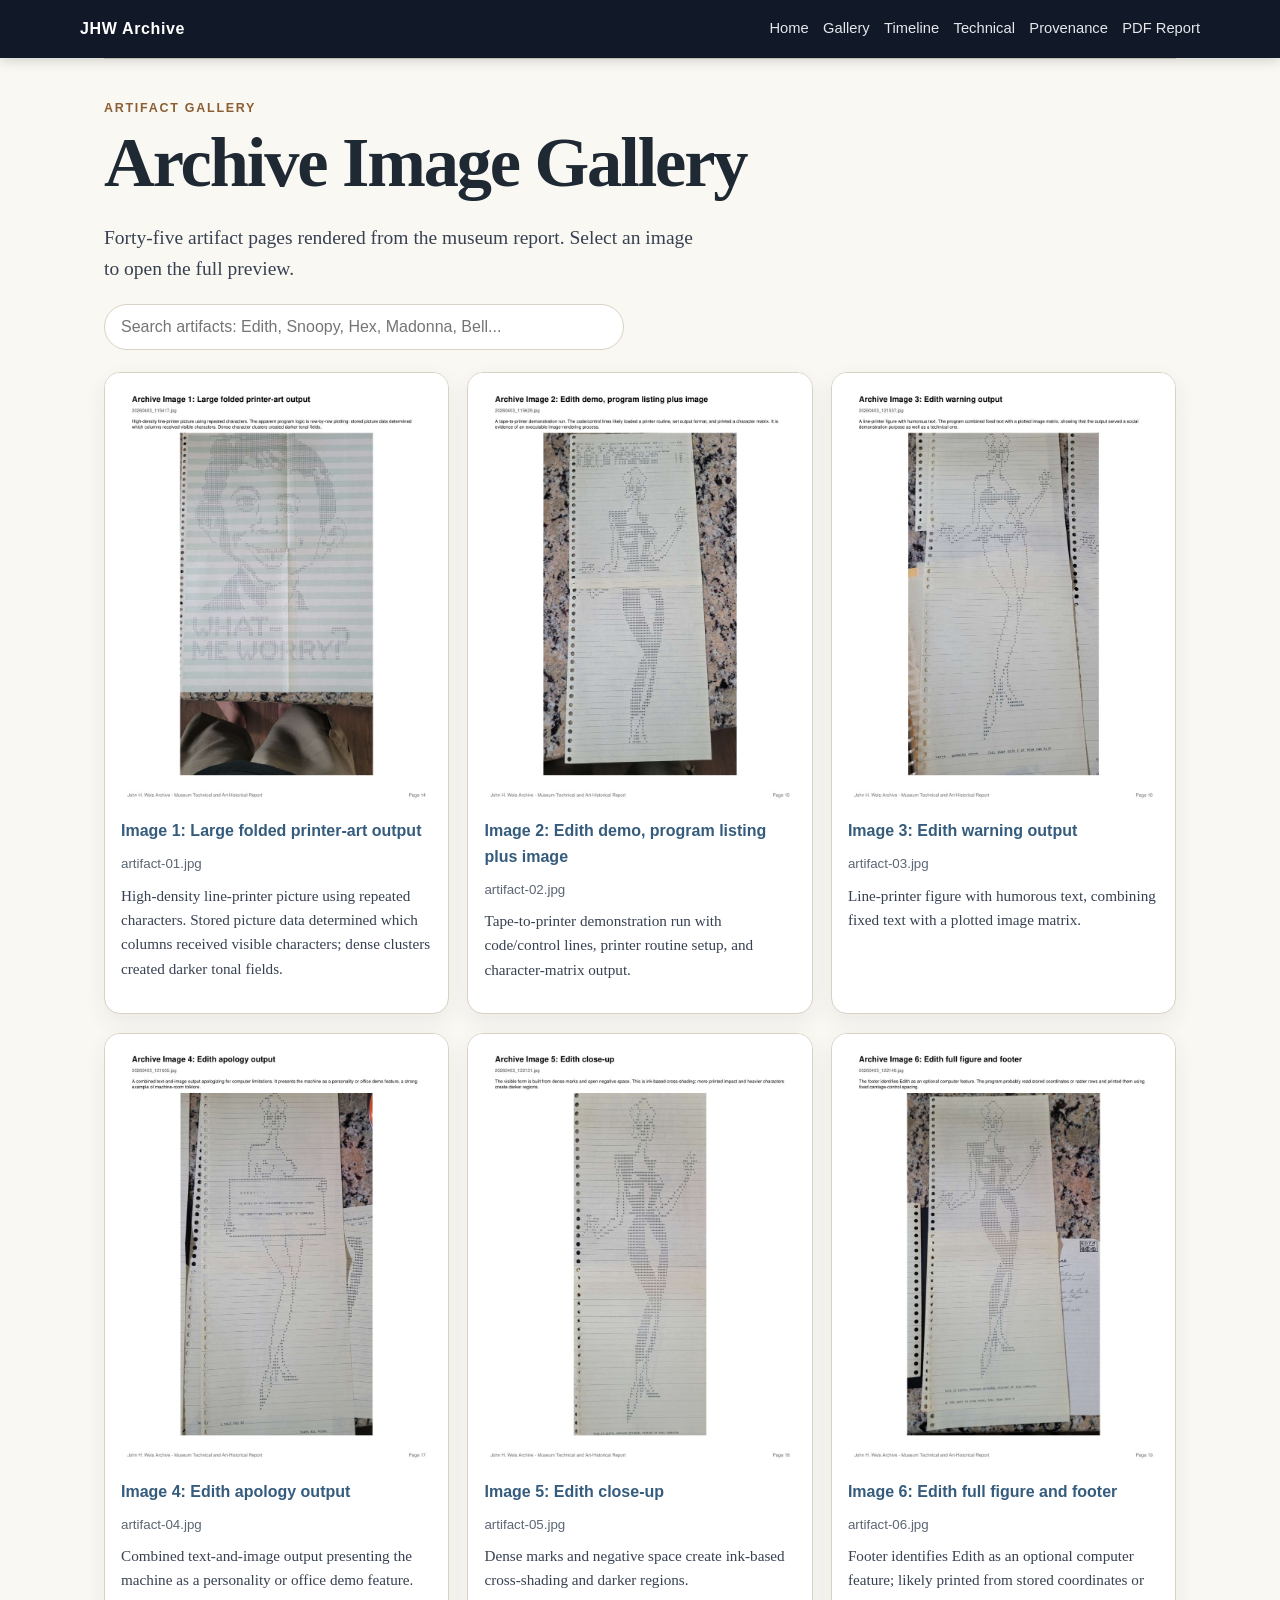
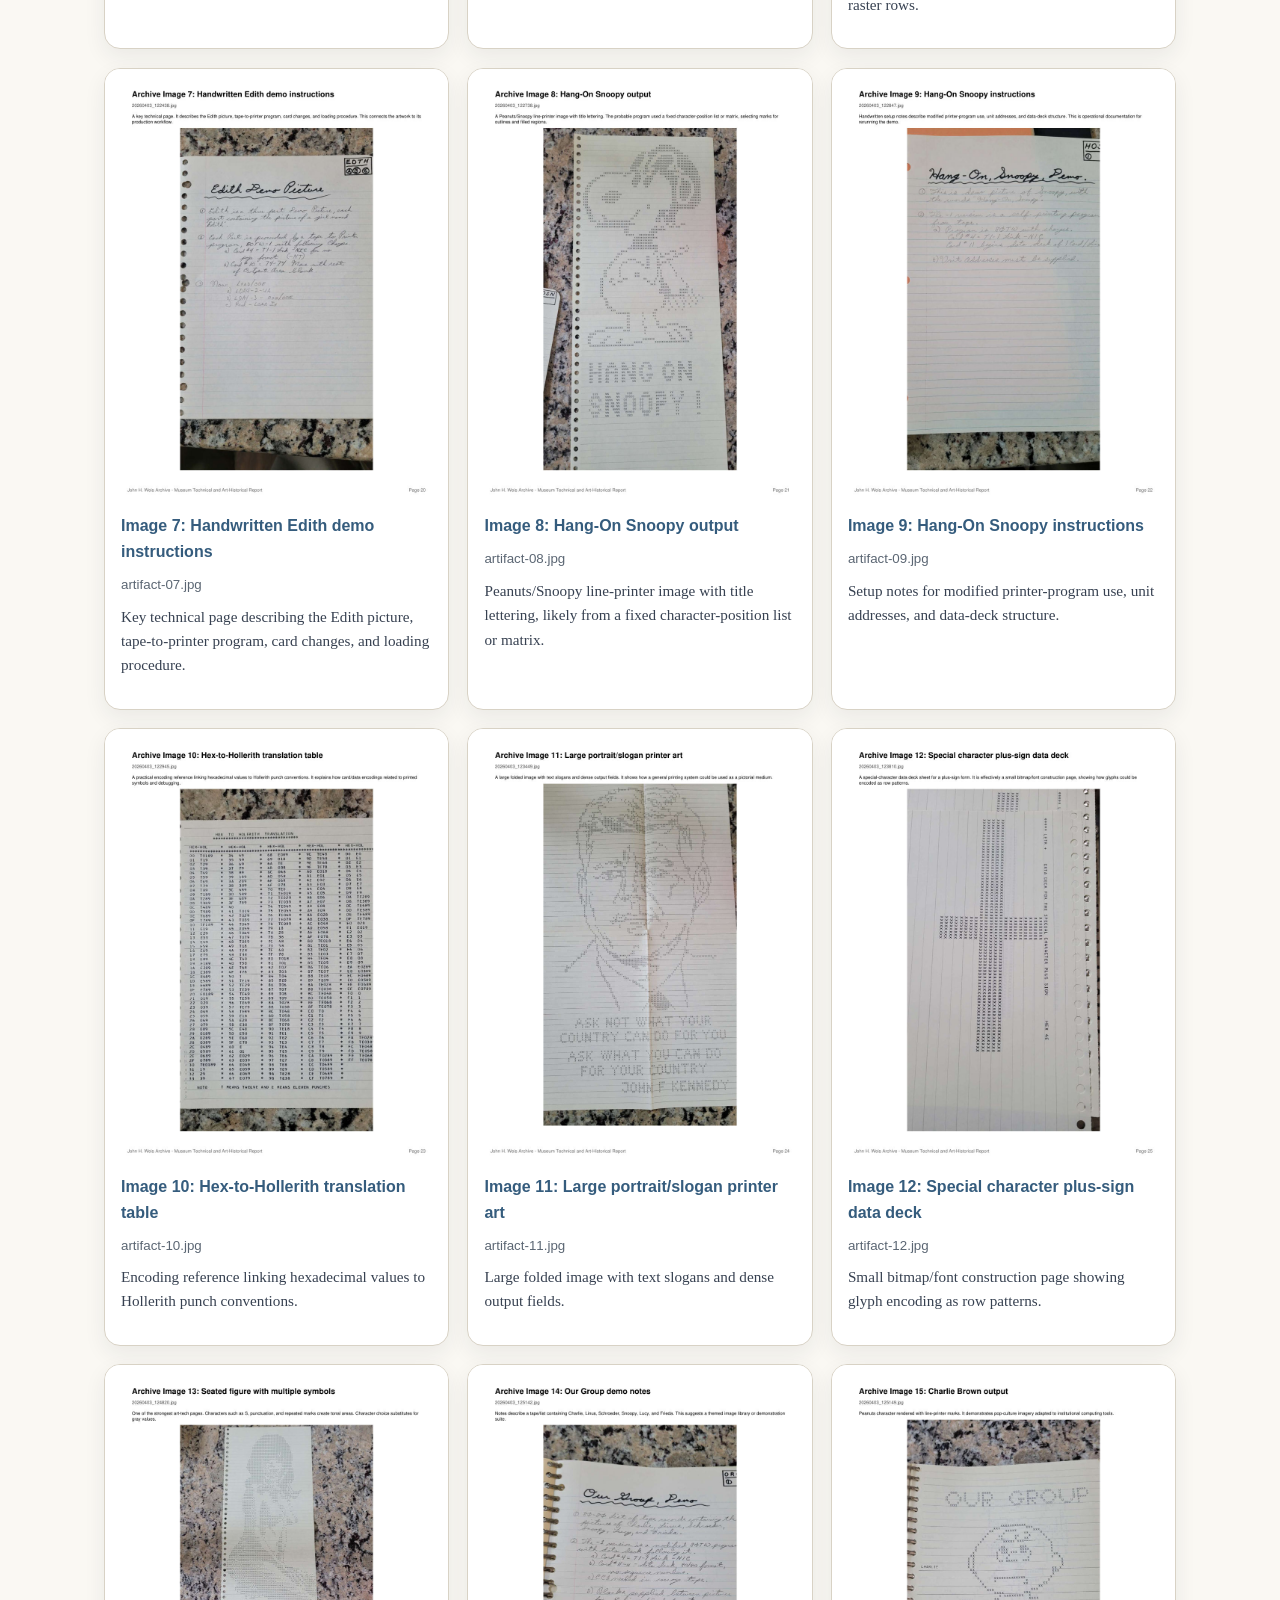
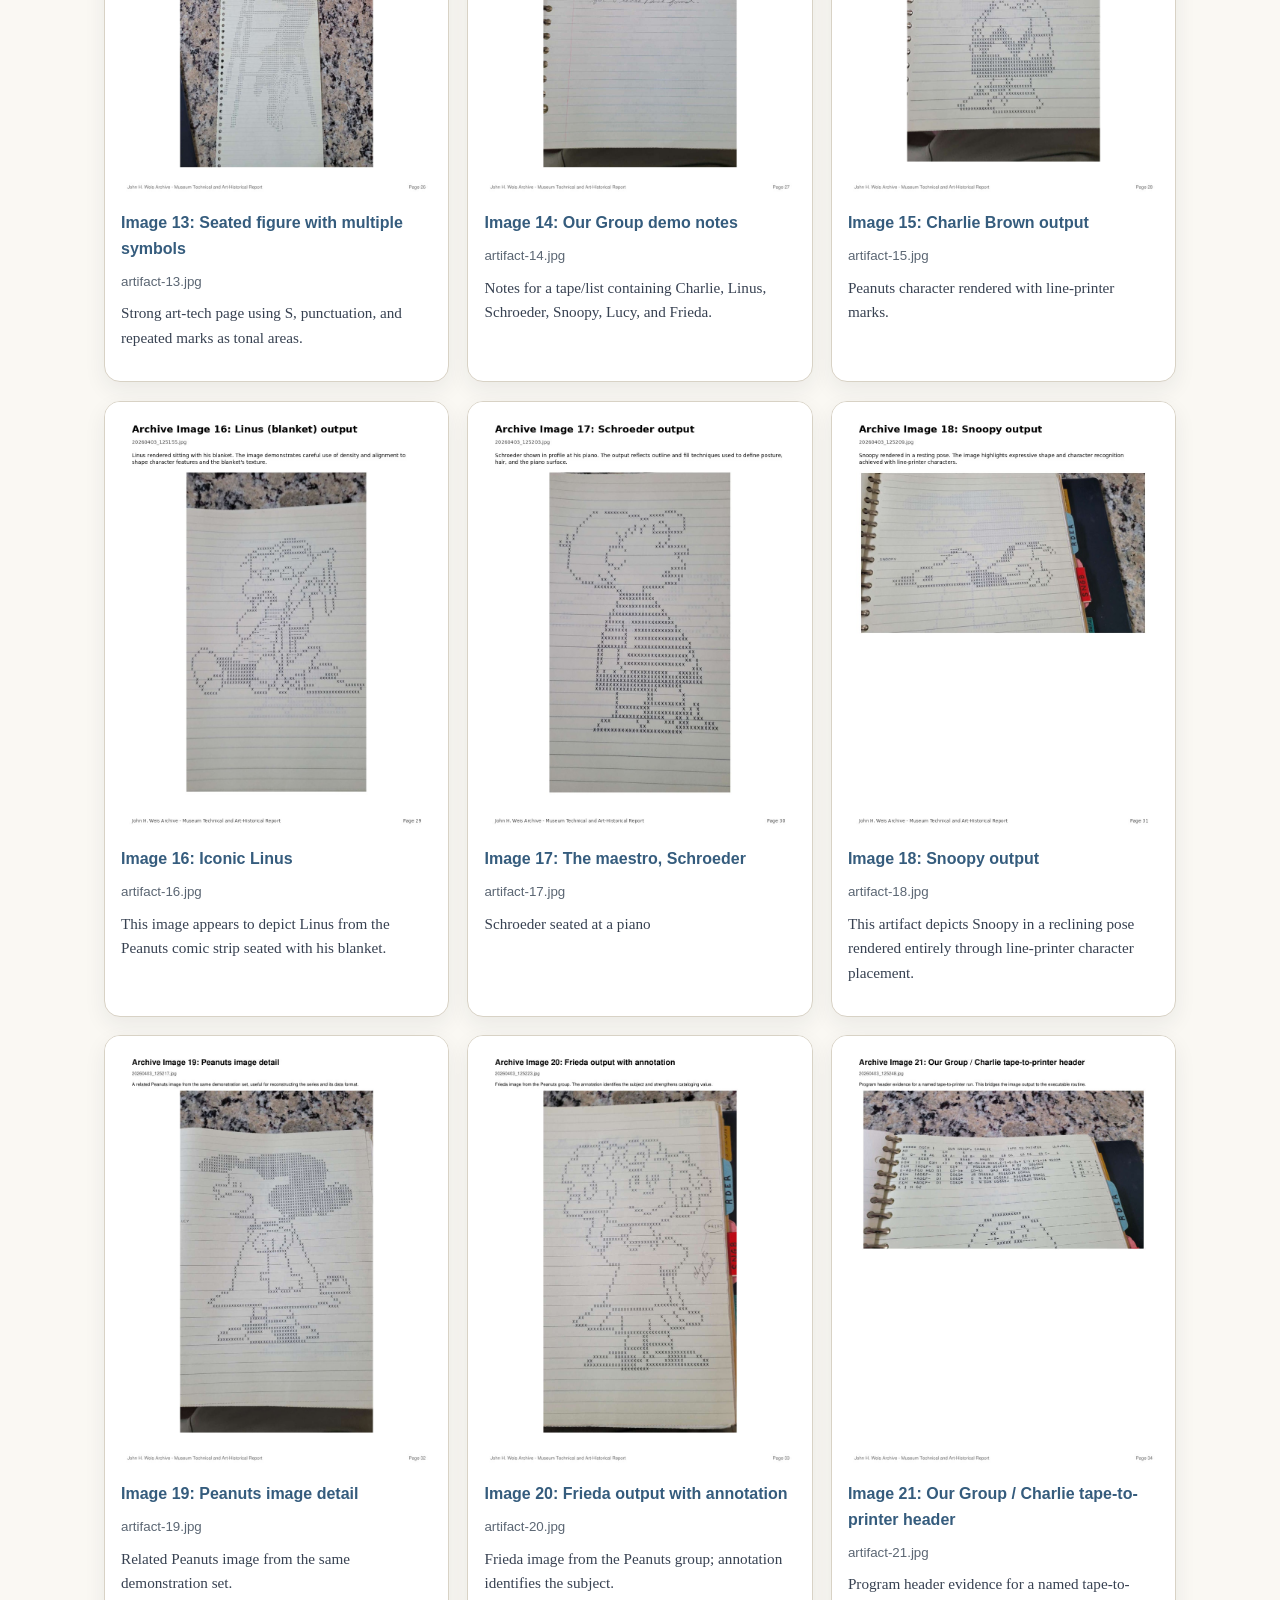
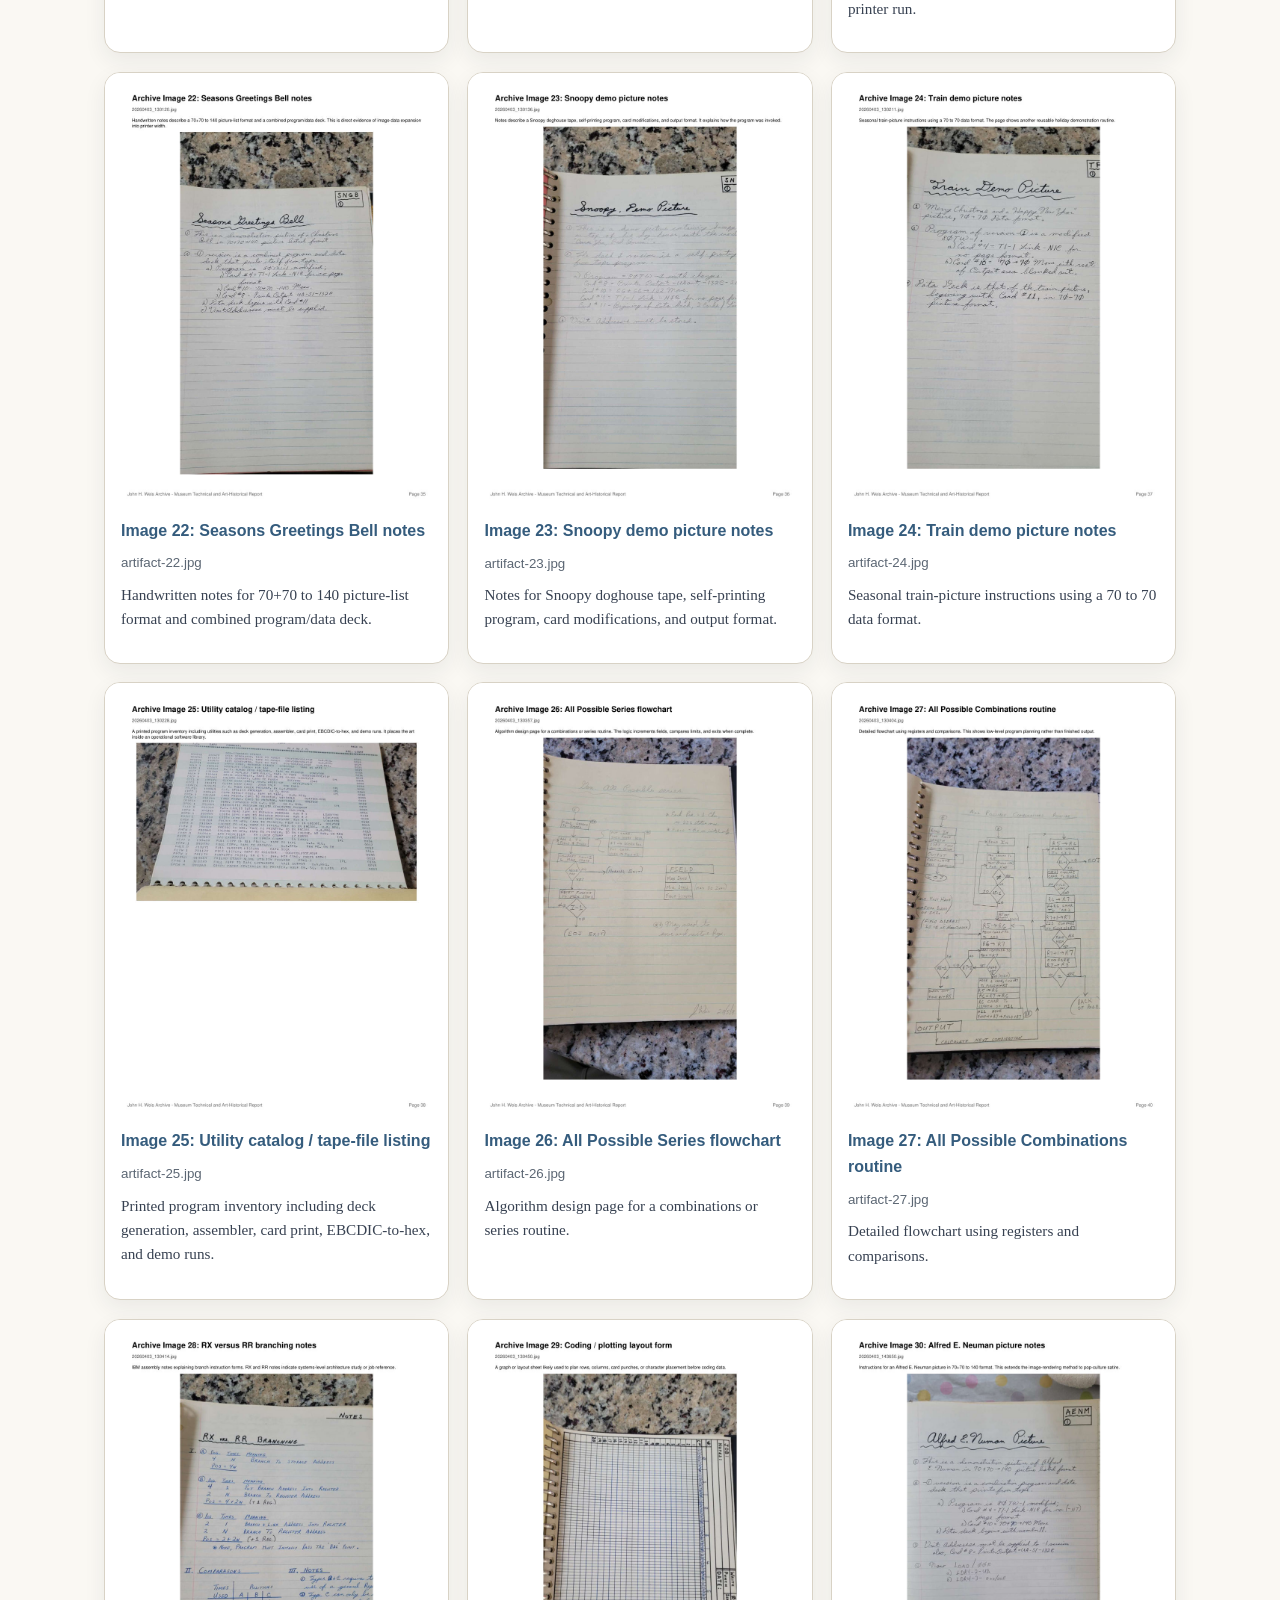
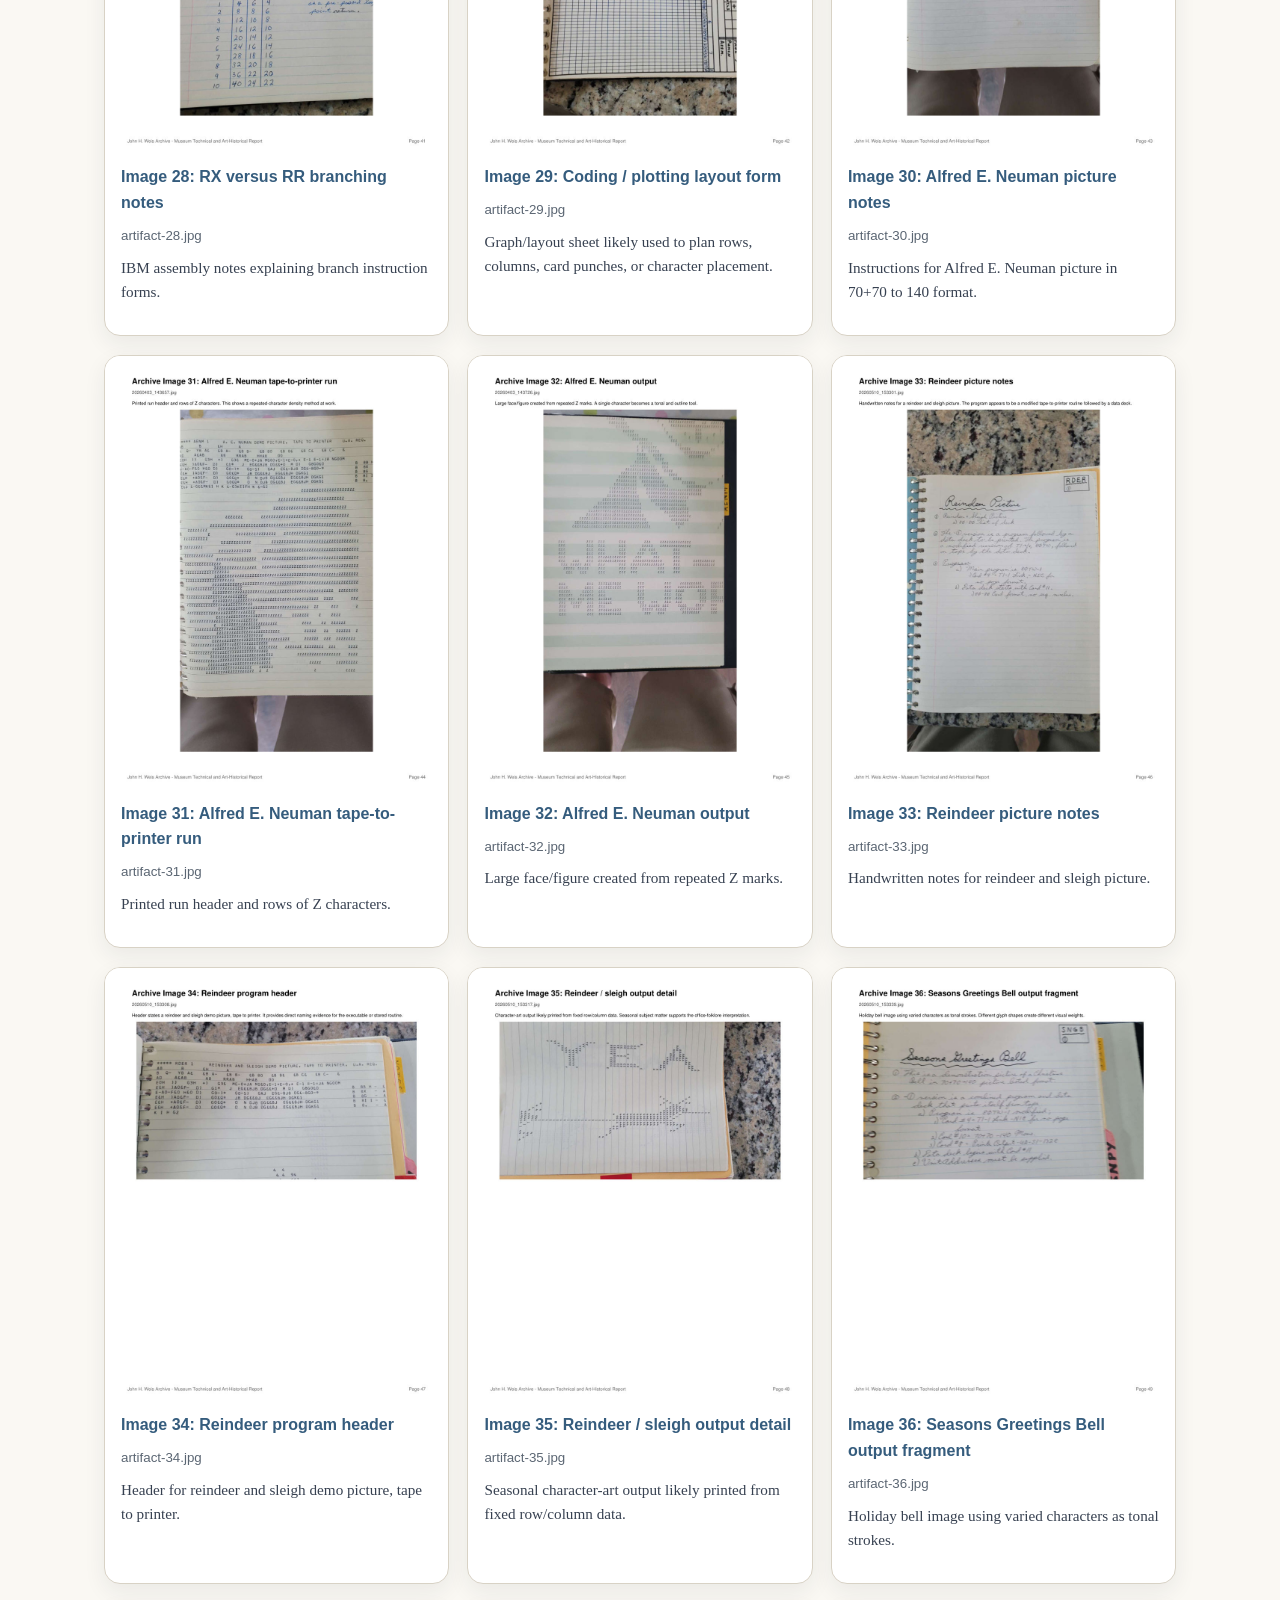
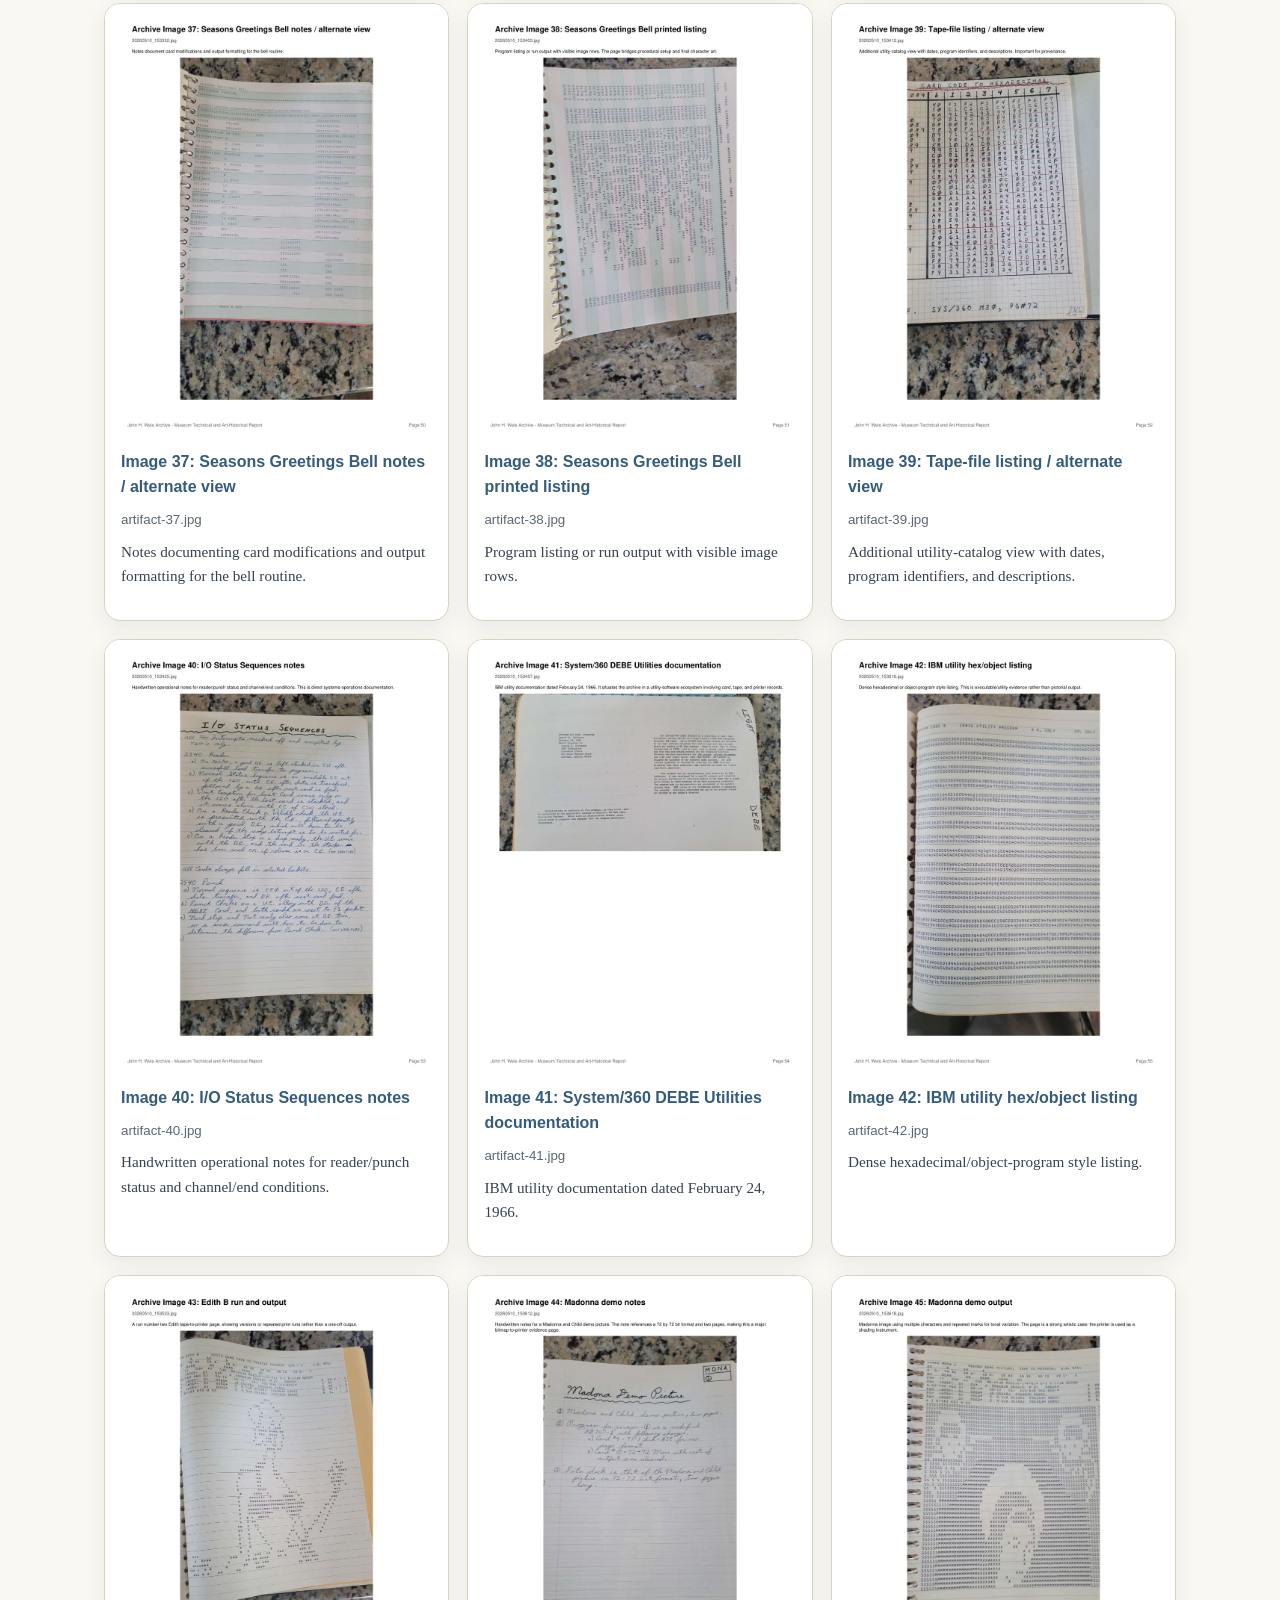
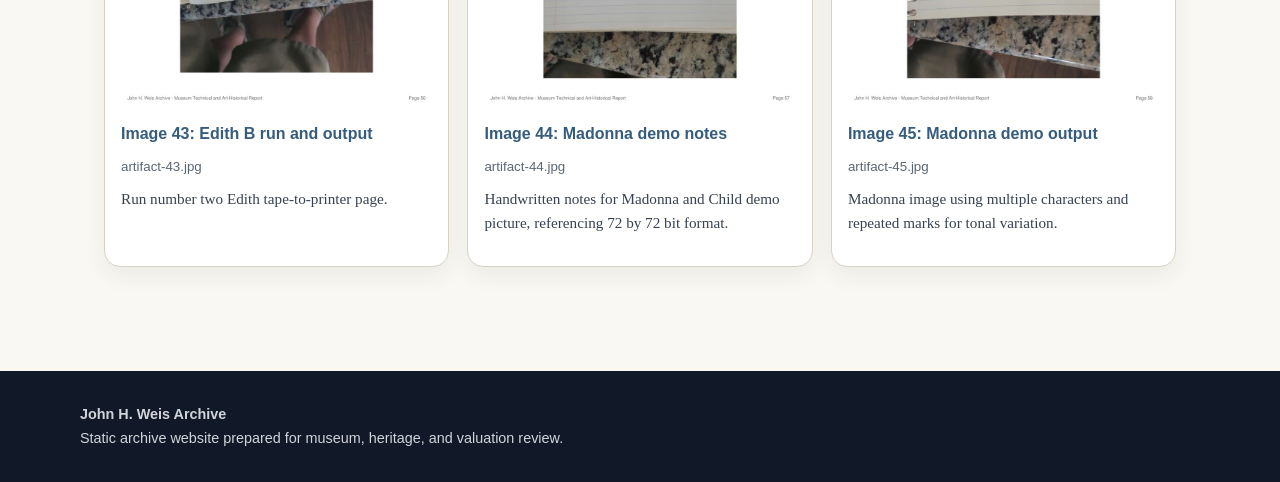
==== commit 82d2cd5a: "Update gallery.html" ====
--- a/gallery.html
+++ b/gallery.html
@@ -148,7 +148,7 @@
     "num": 18,
     "title": "Snoopy output",
     "caption": "This artifact depicts Snoopy in a reclining pose rendered entirely through line-printer character placement.",
-    "image": "artifact-18.png"
+    "image": "artifact-18.jpg"
   },
   {
     "num": 19,
